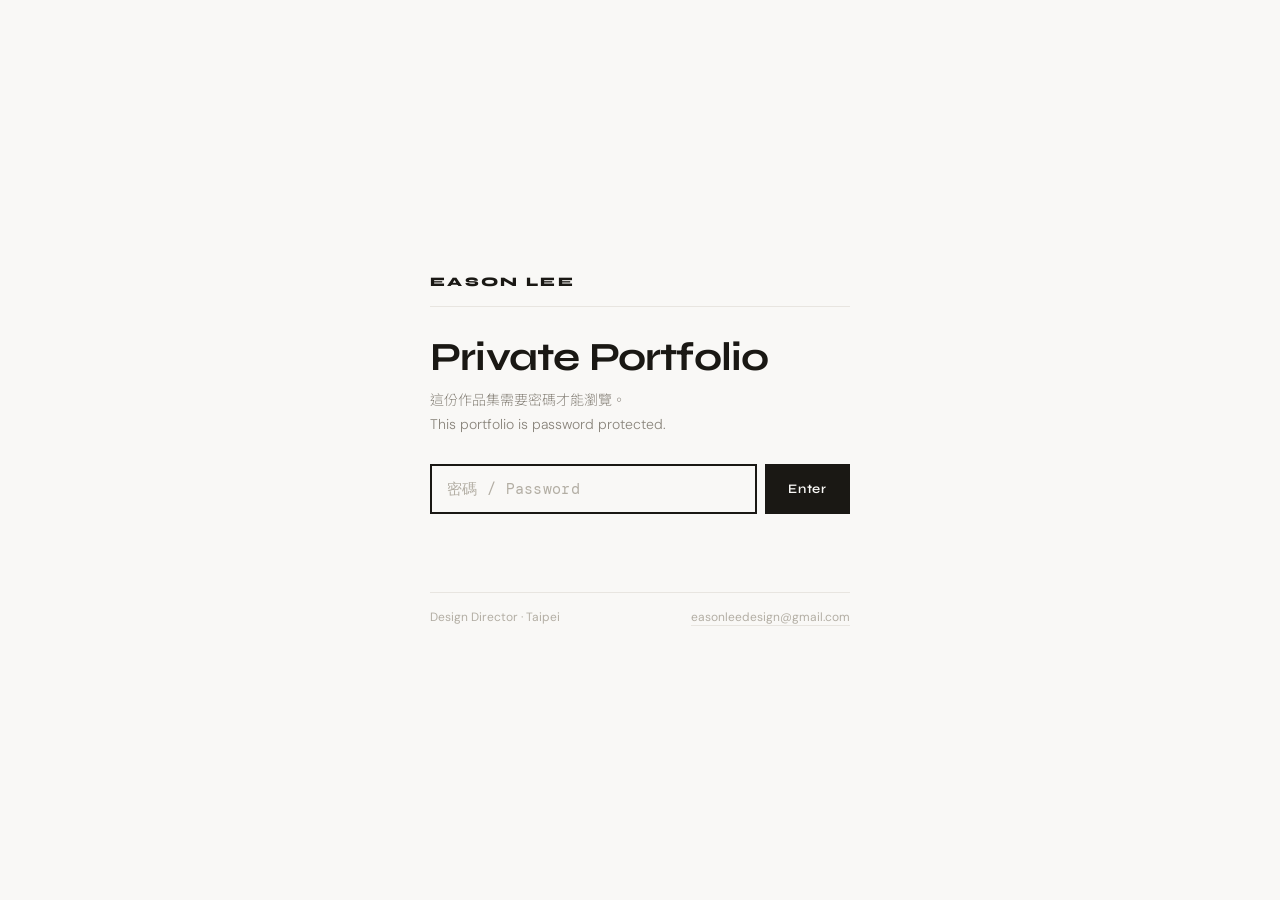
==== index.html @ 483975d8 "Add files via upload" ====
<!DOCTYPE html>
<html lang="zh-Hant" data-lang="zh">
<head>
<meta charset="utf-8">
<meta name="viewport" content="width=device-width,initial-scale=1">
<title>Eason Lee</title>
<meta name="robots" content="noindex,nofollow">
<meta name="theme-color" content="#f9f8f6">
<link rel="preconnect" href="https://fonts.googleapis.com">
<link rel="preconnect" href="https://fonts.gstatic.com" crossorigin>
<link href="https://fonts.googleapis.com/css2?family=Syne:wght@400;500;600;700;800&family=DM+Sans:opsz,wght@9..40,300;9..40,400;9..40,500&family=DM+Mono:wght@400&family=Noto+Sans+TC:wght@300;400;500;700&display=swap" rel="stylesheet">
<link rel="stylesheet" href="assets/css/main.css">
<link rel="icon" href="data:image/svg+xml,%3Csvg xmlns='http://www.w3.org/2000/svg' viewBox='0 0 32 32'%3E%3Crect width='32' height='32' fill='%231a1814'/%3E%3Ctext x='16' y='22' font-family='sans-serif' font-size='16' font-weight='700' fill='%23fff' text-anchor='middle'%3EE%3C/text%3E%3C/svg%3E">
<style>
html,body{background:#f9f8f6}
#pf-gate{position:fixed;inset:0;z-index:9999;display:flex;align-items:center;justify-content:center;
  padding:24px;background:#f9f8f6;color:#1a1814;opacity:0;transition:opacity .45s ease}
#pf-gate.on{opacity:1}
#pf-gate .box{width:100%;max-width:420px}
#pf-gate .mark{font-family:'Syne',sans-serif;font-weight:800;font-size:13px;letter-spacing:.18em;
  text-transform:uppercase;padding-bottom:16px;border-bottom:1px solid #e8e5e0}
#pf-gate h1{font-family:'Syne',sans-serif;font-weight:700;font-size:clamp(28px,5vw,40px);
  line-height:1.1;letter-spacing:-.02em;margin:28px 0 10px}
#pf-gate p{font-family:'DM Sans','Noto Sans TC',sans-serif;font-weight:300;font-size:14px;
  line-height:1.7;color:#8a857c;margin:0 0 28px}
#pf-form{display:flex;gap:8px;align-items:stretch}
#pf-pw{flex:1;min-width:0;font-family:'DM Mono','DM Sans',monospace;font-size:15px;letter-spacing:.06em;
  padding:14px 16px;color:#1a1814;background:transparent;border:1px solid #c8c4bc;border-radius:0;
  outline:none;transition:border-color .2s,box-shadow .2s;-webkit-appearance:none}
#pf-pw:focus{border-color:#1a1814;box-shadow:inset 0 0 0 1px #1a1814}
#pf-pw::placeholder{color:#b3aea4;letter-spacing:.02em}
#pf-go{font-family:'Syne',sans-serif;font-weight:600;font-size:13px;letter-spacing:.06em;
  padding:14px 22px;color:#f9f8f6;background:#1a1814;border:1px solid #1a1814;border-radius:0;
  cursor:pointer;transition:opacity .2s;white-space:nowrap}
#pf-go:hover{opacity:.82}
#pf-go[disabled]{opacity:.45;cursor:default}
#pf-msg{font-family:'DM Sans','Noto Sans TC',sans-serif;font-size:13px;line-height:1.6;
  margin-top:14px;min-height:20px;color:#8a857c;opacity:0;transition:opacity .2s}
#pf-msg.on{opacity:1}
#pf-msg.bad{color:#a3392c}
#pf-gate .foot{margin-top:44px;padding-top:16px;border-top:1px solid #e8e5e0;
  font-family:'DM Sans','Noto Sans TC',sans-serif;font-size:12px;color:#b3aea4;
  display:flex;justify-content:space-between;gap:12px;flex-wrap:wrap}
#pf-gate .foot a{color:inherit;text-decoration:none;border-bottom:1px solid #e8e5e0}
#pf-gate .foot a:hover{color:#1a1814}
</style>
</head>
<body>

<div id="pf-gate" hidden>
  <div class="box">
    <div class="mark">Eason Lee</div>
    <h1>Private Portfolio</h1>
    <p>這份作品集需要密碼才能瀏覽。<br>This portfolio is password protected.</p>
    <form id="pf-form" autocomplete="off">
      <input id="pf-pw" type="password" placeholder="密碼 / Password" autocomplete="current-password" autocapitalize="off" autocorrect="off" spellcheck="false" required>
      <button id="pf-go" type="submit">Enter</button>
    </form>
    <div id="pf-msg"></div>
    <div class="foot">
      <span>Design Director · Taipei</span>
      <a href="mailto:easonleedesign@gmail.com">easonleedesign@gmail.com</a>
    </div>
  </div>
</div>

<noscript>
  <div style="max-width:420px;margin:18vh auto;padding:24px;font-family:sans-serif;color:#1a1814">
    <b>需要開啟 JavaScript</b><br>This site requires JavaScript to unlock.
  </div>
</noscript>

<script id="pf-payload" type="application/json">{"b":"","i":250000,"s":"yKdyU9MaKCh0nt0OlnUnnQ==","v":"UyKw1zIkwywcHaBoKXMWAQ==","c":"4DdOzU/b8PCmvBSaXX1w88zBWyWYeJXOmmlUhxZWb8GepDP48NPQyumL2rFky3T1qE4rjlvquYY0Yd+HfIaFQVGK3/PP8oZfsBHpRTvFpA9CvmvB5OsA9nl6izEuhYE/2TJ8uyxbBqFM+BTxLYB3QIlA8roprV5pqneEdrqnpmeH80PnzcQpcwNQ4zzG9S35xDVImgl2cDZa+9zyo3hwGg3Zmd1HyUusAogJSSbswd9B5ZDEUSNUgWJipj8mTXPceC3sNsbCBUe8eJbApmpW8RyBwEdAkNRPauhsJtjb3mQO9GByVG6I5BGWezKl9S/oBJDN5KhypM0niIyqsCOHKI2lZri37WiVVtRqLQizLERpa/6/s2bKl70y7JktyakByxyEQ1RWAbvdaFoG4iFzfL/hyKrrKFc44kruCUsfBkz1fdwzR0qXXCtTkywGRAeNeG/VSiUygcVs4HiUdrGSFQIi5ori6/8M6zzeK8LMIktdgnMHJedaxBIpnLF6CKWN3dRSx4u2AkAG5zeZerzqEqEYkM4fP2IUNcwuPnI+8T/Ys3L96YHHX8sTCp9+MS6QykNzzqcqxl//SHnlKILZKJ20aWaJQ/85ZEVIeQrNO+7oN2l5ceNVJMcmJXiPgktTM7m9wkzDicnieEAmDTmJfACYll+fMEXRJTsbiEfR/LY3vVcA2VDfoCmiinE1G1QeREVveXaq7RXcoXQkUGV9vnwTx5Rn/+xZ5iyGkcRxaFlW0zFjCqd7HvP7D9ocZvx8CMIQpEthRUXyA5vWd///pfiVGa4NqJ0NNlvEkWoAalL8aCsZJJ4OtZ7FvDelQGAqOUgPBNve7+Rad3JUoXYV89WbsJPg4RveD2MH10g5SUUUiroG67WwXKn6XpiXLAvmU16kuRj9646ZdwqJd8yu4yaYLQyrDxcyPr8rUW0J0KPBotht/hQEVqZyGh4+nxFkzt2amC5yTSTXfbTpaykl91HbvEsv9vRqSb5PsrPSIbnD1ZLh34sFb4tL2F6BV1A+M8TSBa8vPsQVbStim/dGveANUgxA1eDuci6VMdV6q3HB3ZvsgTYlfiYevatOoh3UHzpmiJq3S2CyDc5FZdxdtYDkHUdhO6x/PwkPN8YyC2cinEZRVxIuQmf161jddqYIoI2YERMtdXW1f5Gn6z0pBtSpw4H1RkMY3zKve0bJYJwVaq41GYf9YutM9Zgt+GjXGGZvjlHvU4ajDWLwQi9dIFTFENIaYQXojERO081naEwSeGiRx0svfOEjeQI9ZTrtPIeRKfQfKeAgEV8/6E92z2sYzdnWzw9VzQ1DxhxlvnGOsD62H+/KtypKFAT3MpS+IyBTepgkoKPAEXPkdP/OGyzJ4voif9d3fuwEcQ0GEMaVC/ZAxUXq8epY/XtzDPF7/ezFxaNTfyBKIyZ9ZW56N7uZCHwcWB2TqPeaqywW/xC9pIgjLMZgwpYKyDq1MAtuKVHyMvCPcnj6Nt8OqB1AxA+GwQ8hln0MxqnZbuxidR0Md8kwR4QHjQR8vN860iLKzaPFUZSgc/LdAXKpiNkkG0WNImVNW9k6xd0EF25Lmtr5p9ifuLViP077LGG8/YyktrF2OB75BHr4d8bDC17aFEXFtW+KBHEEaTOH8euTNcwhmI35qcB0nU27a479jp4otPFIno9CGINixjd0fVNPIKuWC+xNV+lOdo85pk3MRJXEX/DiehyFKl5+TI/j5SiRG7st7AXIjhQmi9htPzrSKngijIklq227f6NkTdAQYzUap5bDDuOMgju1RmKEqM15nyz+NxQAXir3qzkUfWuGxVL0bTpXD/qQJj+lQyEqrGmvyzzK8Q0Y5daB4vaNGwA+Kx6ZrgO4KDaqJ1hig2wUCPIlkTZelrxuyVKHTdfF7R9KjX9y7Xd7yXBQ5UwH9Z6T2veyxzZKANr5H//jC7cO10Os338fLfj2RKwJYmHVaOqrnUZdnQwmuURSJWhTLgs6k5EWeRAIJp/tHJmq+cXk14CFa0K8Bobb4RXtOBvz+bb6TOmoRDW/eSq8RXH16ZgVHm9RBHrD08KymOf7twBv+n9Epy0ZyamKsYIXyu4sicaxCuio3HHo8cTqdsCl8GD2CPuULafsLs7InGPrAUy/c1Izb6oVtRLwM6VVGjjtnDFbtmZlVQ2rHA+lQWwaeosdm/9x/fH5oTWxuHZkVctQg4rB6HS+KzwMVMWlYuxK9/p59o7F9yegs/uQjUOhuVyCeMzo0N3rPhvqFtmPSKByYEEED0k/70MBIH5wRah6q6Ze9shAvyaZz3whTzevxBIFEnKjbYJeJ4kpMBhQyLeBghpZDpRmxk8608NavthKjltE3p4KeFRQ56q1fnrcEvCGKv3Vi6H/Kd1tKvarApVYAhY7wgE8PL6gS9MguayXoMhFwe3LO4mJfCRuziEd2P3SxDqae/lMzAKZzwXst361PcKhAIatwdt+tXKzSUPCe18HZgyoWn2gwxNdheO84i1F67dN/DjFZWDwEtMpi4Qorn1eoklJawSep0tOMDHXHkAmXu20oUaK49VG3nlJ8821sF++NOgrv+D6DLnKqQidp+KPandfC1JP80QJsL6VuMBXU+SjJ1nNg5oqOge3L63PClXt/RntRlL7r+Ty77D0hpmBCHDlG5fJzz0JwsO38wBgVCGn2ivtl7yfHgBbrNVZgDXjPJWRENAByaI5SNoDJn57wSdDgNZLIWr/obiYFccySh2I4lA49xUrNIKTEoS7MRQawelpgYzpLFBDkNPfX4sZTKGMueipwPxONC4ZTf82sbwlJMH8Aeqt0+Z7+aMTNZNMvtmLi+Vjg43Lszh1BRby0c9SgoAUkT7tis2QjpsE2PnN7tUaPiINW7MHdY/FNvFzW3iJ4jCmfzIGMoTA1A8XWQH1yOlMOpJWSLnB3jQGtfOXhzEPeUxe8zFudblUoyPoEOeN3Ki2w/fuCDvDOGJ8DywxzN9HiJsHeXV7Lp0DX+0ELn0dV0sR4zlOOqErSWhnOFplh5bc9hcAPNfYoOP2qBCdKrc1gUYIUMjmkewM0mxjz6CsGTYEconypMTfdvgTEfAa1WAI7VZd6UgXdfU5mCCUX/K0zbwCLT3/qFEHPs+1UdYvYJ/CnC/rB1gwhq9AOiVGY0eMhl80N0cypBHeOogIKbEX43MVQdCvQMN3KWV9lKa+8FE8XN5YtYbq0ZcV/H/rB+Tzrkqt7nmaYQJct/cc3oXjAQyj7/M6JxjLNWGUi00xCmyn4DfStFTi0FTRng2xNzKKzC9WqHRamliXO+2U4TZuDcUA9JsLklQRktjs0fBz205FAdPdPUOK7ObDJwVWk56K4aV2KTfMD+GAGC2NDons9raQa1ESqkrYl+yyslgeeLK//vFbvyZiHCXtSa17263fKJW4EYVkiDG1ngS/sBIHXEnRWFvtsLR7T/YiIp2onVzdBBOlbxSSSVNCT7s8RG0Y/+zAK150GUiL1YqfYUIxXetgA7XzpeJg5odUkKJvhCLp7mdwBGaS1GHj8cjpWIQEHESKrniFLs9cMyftp88B+yce8ghX484eVoB6Q1yLACZescQip6Ogkvz8ELy+SoCfDaBjfNwEumYiKP7TuHc2HwtIb/[base64]//Xm9BdaBShMtvX5N0BsaQrdS8MWAmx+hfLaj+7WL4TDnhLtGm7cvP8du/fPZcJk28TYk0IRQSqetpEd1B9TBciSzgYT2VjzF2PJgb7GvtHz3g97pSeTpOEFjLfTRFQDz0t/wYZBPbNeZQEIYyL87OKZYMM3VXhgXkYTAAPdQKs4KnU6IaoCJDY2rhv4wR7hAz1HJ8AXRl8MqulytQ3OhS4UvenXn00mjpiv5T8kHi9A2QfaAcISGTPMABO7BJilLSoWarcRfDtbVhHBrouuw5yhkWdxbwEJ+AzZd3Mfyx5T0M8Q1T/2pObUbvNiCR2eKFRjNS295+m+dmT7Hl+cVs1Pk1MmU9z/mn86Dnq88njycAd6knmZoSGYQ2DvwfW/6e1yEgiNtK2jz0GfzRi02+/D4+fSTPZmnOFxCBrhs5xSo7nDNp/cmYDKCrOpl5NflpMyqtmXx3JQm3xAk1ZW7cavvRq6fC7ZDH0kWEevLytZC5BAvAP/0E1lK94AF1nUlmrrVAEa+Uij2/qCBvObP7J4xLHw+UPzCmeN2ogWBolTelNy35rlzD46hyQtiwtFTVx9iZM1hvsm7MxxXQ/grhEY6dGmca6H2xyPdMnHaCe7qRDKncw0CPKaR56XYHf6oqYwKyAl5YaoVTrsRpuyhbd7HS7YCRdRZCNgVCjDCoMpcj0NccjulTjONjU+SOXUCIirzaPFztqCN5/LAusyazi0DNRFnkU/yhEHEgoRXorweo2Hq7b3BeMYBMo7F9BmYLk85E8+XPJSolpQIQj7E7MiDJQJQ7kq4nUjSpI/JJ7Oq6iA8hT7fBX+5Ki/t6aOoPlcxkVpNnGDCvJjWYj65mZbsaUqetRUnVRGmO6iZ78PeQ3CDeBSl/rwl1aoEtG5+qnEf3dlW96jeHkL4GjPXzOqTGxG9Vq+9De8zn4/9sS3NpEqIQj/PXGNHpTPjoc12dXDVAaYJkw3eStaFJVITFOe2bEE/cx4rdMPZ9/AjK8I6FgZQEh/i2tK4xUl1mZPCOGWhBYqAC5d2TNYWqKvCK9L1unVuBmVX/9y7BWdHQDoVkRBKlHS6abf5CuElZ7EbGJU4vDzU2ZSxQLLTfsRGeVNfz8O+eHkx5JvJC0KZTTh8c05wqSLriaiqh/16vcfzxrpxFfXKgPdQQj4dFRZ/fDrPQQUsxk4eBpiofZ9nISHDPXyX6ven+pbO5MdbnmnL+Af4a2CgiGQHozit7X/7GAJoMX0LyCXVT42rhQXql1ICHbrxRGHj5gaYktIEkaokTg8b6+i5QWqeDbjkQlU8az3E9tZPZRZR8dcQOKgv5NtJQv08szVuHomNJpsklhLLwBKj6AX9USJJw6Ao1JqExm+kICnDdWXHfcCkAKhxiEVbGH0LqXdCaMhkVZ/mjLSJuUyKg9DJTXxTaqVuWSWwaI+yA1XAJQpxmQNQoAsBNtZrDVyuT6WVlYYvH9IOw5DmAfOE1V364G3/vqXg6Ep1l1qUG+LqgJAOrOfVnNWu0/iL+/H0POhqo9BSfheqJVE/wv9FvAkoPdrrduXLF5q3UUDET7WD4/GDb8SXgkI+Fe/We3GGUR7Iyr+KZfNCHn2SKxNHHYg+iRYblOu/1O2Yx5El690hdKmvLPdj9aWCH1wLtVMpdZT5MMj7iV6qpknptEdA0dXumdmdR2xdBAV8Lxc5ajlruSmJMLK9r8nTVBi26ers3LaDVQ2BlZEYSLAMSf+d5GjFsMy390JwWVXtHRQYuPNvq4cTvoc+tzFEV1avmfpcqaeN73vYIK0QgtZY/4YXjFqRWFdr2t5MFoJ15paZ7errGntscgFjyEHfXxY81OnZx6qQCzB7Tr1gm1xPcLwhbVhH9VQBKtLunH78X+1rQ9WibLQ3vDt6vCFRqTBGohFWmguPzKYFqW2TE6GGuHE1F8mGPMONUoVsQalLOi0sHlyqEaew9yeLC4C/dzvpFYwXdZyYftXIDZRMGWJ0+PwQq6VtSPMXvaOoOc68x5kJyNeIXF53dbKhQwkoRC/xONYWXsKdU6Df5jQ9a4UizaqF5LvoAimvB3FW5LRV9IMlwADIdR4s0YoA4KXgJCW7AKVKyJfQEJjQKUdcfn600Y8Av3lu00p7Nz+aW27kin1YzlQh3yB9yxiiyxX04loMJfgVjvbPhYQ9/sR8750x+6aVeMo+9lLuFi7hH/1EbJ9NZxCubwjjHyl2gAghiYaTp5OGcFgVz5wptQVBAPUF/kdR28xhN4PxcEOV9qAOZKHaSgcMVY23DJeXfATtPAXW9XRLilm33mAzieN+bf98FZ7P2LPkflC+27Y27hxlGJyR255xg5LVoLUcg1bnvAbHOx4X61VmwVyAltdZ7DqoQFfy5PfzTf/Qwk0dIGu0yb+sX98dCMina8uKFmf+VIFEQ+9f+n9g0bj4vhqkONMkNCn49WE8gpWEMmTluFe71vCx0LkO7BbxQMw/[base64]/HFAU1VSuOp6R7r8w44R7JKSZBw+PqMdigNSXG9mFQFO7UC/Fcl2IpfDwdCyPCdCzKJG2KiJwnDeUJcvRmTDTOZk4zuuex1qBKnZggv5pjPE949ZOtxI4Hk71T0TSrwxBE1QQkQArPrQO5Wq/zVRQKRTxwhuhZDafFho4keJYGg1GI6Uq7g7L1/ayH/iVLBrU5oFBQ0DsqKE33som2u/Vhoy6tHLMqnf1fO2XHaMjlt9v6twqOtEvjOm43rpXWEGnT5UX1riHqzCc3WkFDSVTDl7hu7Z+AysIPokUmpEpEY4X2W2/0VIr6SW2Ny8S1n5MD5h5StJZkkwlNEJlTZFSPFWskrAMmI8FFanvMPSSuqXKmkUviEhV7/hdjx43HljcTz1SQ9AInFdk0kUmrAe1rSZufZE1316hcFJ97AEPGmInSz7RIyWoeVaF7GFSe1j5G42cEQ7cyNQJ6AJDDQnaJB1o0NgEwUu2E8ZnxHK8IgT07hv78AQ8ZQAt4DlDPPRYWQYPSC8Cpcq3d9NtAB/2cDvwqwq5dyw5wTHIyzX7rtwDh0z/gkCeYvub/HKR/Ruhdc4Zs79/GpXrymw+y4NXJeXpGQ3s4HKmNQMLo4pUqxNe+aGOouLLrlysAU3dVUsHHZspKhyYBdNm0/R+6ts/nqvtmc57m9Ikfq9PEXlIxz54q2NakIvcPs4DN5ThNNBYFhVWcrYSdEkdUHN3mQOxo4jeU0DoimK/7Be8mcWt/IPTNCbhLayknvI8H6YJCHe1kVCYhXMjNTm8KUX91DVpM8VtwnGiPnQj3YPwkXP9zCWggEKUeYEYkt6ODOd/2J1DWn2nCuZ/Kg9ChN4gDTf4Uo2jWO9ziwh3E8C/qmHJ6I+4GROL2pmIEjnREIslfNL9PD1Ap4uk+4ExrGfNlX7HqR8Im2iTeMAzgKFvU743wtM/viYHdsrq0ygVbNMtGboFpgrLie/UcgtIN+zAE7BjCzi3nSQ74OYlpy3LlfIZ3VAJDPDJT+/0fDpirSzVZJAHPrz8XgJTvJCOxWpYT7V2+aJ5FwnDo2X9AnCHbUa+ZyOxC85mHE5W9Yp67OqKcfnCN6Hpua2GvxXFAUAha4qdtLxdseyFEEoV9XpkKk4ZTtUlsnZAIep0eCFQ9+c1ks+pH8i6jSjwmv//arwnXW9HpNnrZVIid4eGkpwxAd1cAz0nkVn289m0RfwC2NgJ8/6SHTurlcjUszV3p3csd9zylPec1ZyBKfHYX7Ln1QVYrFuvvkgbyYz+YO6D7+zFOA61ygpU3CrxLRZDXPX5ySK0G7/maWk2Vs9UJQ6pYs6QxgN/VT+LG1Q+F1tlGCFFuhO6PL5HqQvNHQJvcU70oCp0RUxD6lVc65OF4H23gJWu2Y9tIQ7VJ5WcI3rNaq8cF3X5rwZITBpmUU6zzWgVduskNRYoNEf3zWWyTBxuCZ9iaPrft0VdyyeMbDj+QAgNKQqHP8jjuB1nnGzazTFCT4knWdIhucvJpW6HVIEQjp8sqtStR/LuO+BcEdYcYecqCNrJC7vn03lZjJxE1hdsGR2+z7nffgPFmcy//u4U9fULUKDEjNs4kO3zvLZf4+NqZnCx3wfuQHDOzkzH4mYSKHDiQ0GDQAphToGlw/N/JXaTn4SnaWHzi6i625OqMyalTK9vGZ1mzIC9kpVyi28U9jLXMfP/lBXiA3kW/CSUWIam0xzWQigIPwZ2/Glu9GnMGuW5V1rUXCBE7JnsWqT/wPzCE0npW4AKqEDagt2sNH2QaSHC0v4q/jQOCMMPsD9Df2PmllNXvtmzf2tl/aErcQ8h5RTPWF4aF2XUq8GPLl4xx+Nb6b5AOsBNo9pdRbIM3vIRENn6Wuk12swtrVYn86cnjtNwQA31mABkj/k+6IiPyC9Wj9rxdxShUjeu1an4K7j48jwim5J4KeJPRN9TaSdSGvktSbSetCqHN3+Ci3ZxhPms+60d5xF6R/LHCnQO/7OsKwrQ+EmLnFJdNjFJxFKYV7PKrB89cz3Z0lK4n8fV0DIgsLqD3yjlkcKkCtVqU5LfyrNHpf05Zt1XysXu/[base64]/sA0Nyw0KCbiFerhsnOjgOKBqAqiwQIPlxtOOCozI5nGHvr3llDTJq2FgS1FzFNo8b7HmSDd5dnOq2TJjKhdExNAPZjn6/GXSC7CAoHL6fxsKzxYaZZWDbdTI92Gzn+CHNTqAjISPRsVNpifXkQKbwPrrmXfkjtxJHDi8IA6jhLr1hZuWpBNoOmtN2pjI57uBAzvNh1F7NOWTl1ldxB4NishThh7JIyvaclXufzRbBnp6GTN3A4SiDW0Q5ra2xdkTxoQG4Sd7dc/mSwa1jcRvcMH+2hW/qXxpxyvhXyffvGvHA0XD+mgthrOmttLWkJtOcoe8ZhiwcQhZCpt2YW550ioHZk48u4Haz4ulBgkWcOjMO8E1nPX+JJlSUvRkJ1KT0sAVcP3Sg66nSnHkd3MqGMcCxD8suBj+YjCuFP5+tLpkbpvIko/EgJZcpKf3Q3jTpZGeyTkW9EZkB2B2FQU9Sxd72kqQLPCq83jZTG/0h1U+Qo+xJEj87kJRe1sUDgJtrpk3mktfBOqASzWs5UHU++sYMD3tyowg3BtE/EjIkod2YrjNIZxT87XmPKeRmEthsu9dTE+sgHzodYhKWCpbLEaP3dX6iJfe4sDkBvhbXNlKfquwu/iUgUhsH4JpNIBn/cW7j+kuOwSLupTgT9QCpLNTBBAntFA16nYHXT1xFc5UpgXxUORLSBgQKuIgN6KnM7EyYpNhwH+1tA+63l3q/Odhkjk8q5BwUbxbUF3MSTlBHUWa5Hx6LtQNh+Y/36GxfSPF+ALeewGKpVaHAEHtuVPRRZW64D20se36mlKD4VbrFvmqqbr2o2UBrGwT0kfWPn0lwdYnRxdBs68ahmerI5lCPt+pkdZhmrlHNQH5LmRNhbA3nNNr+wLCb/fUKJIW/24b0irE7uAcP/LYtrJ0huCeu0uee6jaH60O6C8bhor+Ndy0OxS7327UvwHn8KraBf5tBttTBzzfWeqYEaCjtHD+LdQ3he8TUCIrKmNQvjFhFSdjqn6U13fm7v/+iYot+Vt852PQ6OpBgy5T6rVdYaYxJO1L8YK+Z1f3qwIA0fFggVvk9ETN41jpH5nOJgppFNopsEk7NVoVcz250wlCipPvJnoH5LRFFWjGQczgj9RqrAE9vzM46FT+9PL8HxMXqBLAwvqW2ssv8bx1Ukue4c54W888Gauf/3XsBfFZtj+5BEACKaaNqZRWhu0mn87bvuf4pc4425/2BZ5j4kSXamRhajX8Q4d5Lfs4KOdb1JjOq1W42hi6UZkSx37nsPs+jaM17Jfz4vBds2V0tKZA2CFZNVCD/60XuEoTlQruroH8XnfMqsBhlMtTjgNKeLl0mo3gvJcWBinE0jtwNMc0DuVtmVyvvcpwtWbgcwwX0XJuCgke6+l4orqyyH1FOz4vq8fufpzepmQtTTF6+NWSdeym/8Rj/84gV6Lt6DgpstKuoLZTPpEqWNJd0IZrmPq/zX894WowOusu0FCTPn6ix/t9iTeeW00+D46X+XmjlFnLJ4QMHuosNJrwy62tkDWUVbxCvIh+6PZaVgShT15P0UgrjmT4bF4j+fKuN4xIGg4+314rzoUzFTj5wAZVzC1PEf+XQVqPPzFFSF0fHHmMVdAasRzZCGPpEzFhuEne4ffinDmNqs+LyPZmT4VfX+B6FI2tKPhjX4lJx5da/qp5V/DwNtYSxtMjgGWV3Hs/3D281yyJ+GsdA57FV6mxEHjvcqFyxFL6ddAKiHsU4mLkBHV1dwLRaTLzP/4kMEkwBixNDFuzE/lpNkhmCrctuN1fZTUBam2FwgeI3F6saIwhOmOeidLq1TcO3FrvLG3Lc8JKoNDf1fpmMt7faKn01WfgzcX5jCC9MiPOr2Vn4zX0/jDLvrGyjbvQBm6gLwLhXcgFqnbXdC0NU6g2wWt/2U1rJLCGO773MEFfqkUt2BF3AQ39I6jH7kHGQGrz26ieY0/7OUqK0UxJJ9DU93MDhVlXOgRdGQziU7fLPPFDdk+2HuETTAazspgUtjplXlSXZpmyV26cOKCL24duYlXzAoRFFyMPSXL0E7tNowMZHFWcs0NepFYbnMHyp6p6NeY5rUMF+fLJ7QgYFnTeC2MKNo+/[base64]/q/PmLvG7OA3eoZJQ7sv4fj+0ajTaaPtYwbeygCLmQM1lZPmPWeuIENx1d6/6c26XvFK+0MZmmYhtXkCpAxnaXfXR/sHEhX7aRvIk9k7VbWTKcDFYlBcIm1Z+GlXHZ572e17r8ReGCejIB9QpjqrYEsb11thyePC3d3JZVnxVhsHLWQZ6lZS3kx4L898NqvshrZTNUHEwTqTWEkNTECbkNAzgsiV99glRo5Q7U+vmntA1guJgwPm0L8lXxAU3Dcfx0l66d3+9ZZSHU/fF3SYumgPpYDQ6xlvKTQ8nJ8YkTsQvUdSE2VlPkE5NjupLmNekr26qpsROasCbRpxJT+z6DuRPNir96mjHKCOqZtYfm1hWhp0KGlAbBIcNqjOigFHH3GS/tGB1KGLLTtzSftzniM3fTP0WBk5QzG0lC1YYku4u8aczhEBiNKPoGNl9WcccT4IkiujUt9Cg/SMpEaQnPlE/Y6IUsDVYfmynvMnrCSaoOb6l3kr3019hSOY3Y5xAmS/9hYttL29Cc3DRA1tvZmgdM8OD6pFsbizTWH2v8gpIddNd5yOmjyNYwu/jrENpqglLtrsmcHTUqj/nkENJKTeg/tmK1qiLYR10O2rVu2iBPOwopnHzw4x7h9TEK9+9dINB2VAxOwuUbphe9f+o0W2k8fnOs/Nh/gpL65LDq6DErcw1+Uw5NicqLEXeuhP/TGUXZwd+CgDXss4U2aLffLxfjT/3suggW9aWF+mbO4K3sSJmHTWDkpOFKswxQdXBm/kAhWt/bhBiGnRG+hvjaEsmSwPgVqVXFw3T2bOcf1VY4Mh8xckllKfJOrUxQuBFPVuE7+3NX2RO9tlKI+wUIn03PlKTt/MOSlj7lM0NmTQQfy+m06YorW/OaCC2xA0SFx4O1JsCwyLa8RNV/WkVnaQli/6M1ao+UQJ8uFINKtBUY1kJJtk8Cztl8kXeHpzOY8T+HaBBZDTNav2zMA/rCsjdcY9hebn/PfUd8FbdLB9zO323CEkTD635g6DgBpfcrcC9O3okOJtzHxn1YFfuQYaFUhw8EfHT3YsXJb2fKAp7egNUHNceMfD3Bvse9U45vIaLTjR/LjGLChjGJvj2IJWOw0maMfEkZr4nmYxhblDIUX/4JMP4ji8b/J0yCuOa/WR26LIhGtYRso4fg5/1uwIW8qJTNTYVHORld4Pjg0pN3cG22A68paNswLC7uhg5Db+dRzuaJjAh0+bSt8TGf3MqQOTa9bmFH7lMjdH892uZSFPHqUEQITaLrFaJdjvmzOep6dOp8m+BfMTWCTbfiebLK3gwdKx1TFd/CDGrp9kjOixkcvVgpTqfzHqBAgh87J7PYchJYW8YKFGRjv38KPF9617pALq9xEsUO9rdRJGClvTN/Gr8jNuWf6Ohh8av1NYWzCLU5fhuSGIJ/[base64]/A+feyn0TxPmJ0vij1rjv6WeLgYvovvCSYOrmj6EeDKKJgGHnyyDQlTTVOgL/hkygwzH8aRSHNKm4AyVxbicIWCtChnBPorDLELU/mpvfffp+8pViGQ7/gzNEBxW4q1ZsJH2SBfjDL5TYWu9CEI3LwruNZ+HgejoAhEI7mBSQsbb6cXm5TrC0mjBHb/FJik0UsKgqyJjp73B1oBgwlaXN+PRJqBkCu4iS66dafKyT6nVG3Fchwo2E/bn4Kfh1gh3Xgj3vK32Bvj4O5CwBS5EL4jFRM2qWz+69Mzqs9AmAsKaEzyfjVn7eye6MLNBJKxjSOjtIlbhBK9sJbxxTG79+Y9dcnQkS4U6FpZ2NvpPZNY/VzigaVBasZKbZru9zenOeYP4U0+BFSegqU+uq4hOFXKx4KPy4MjL+Q9fnZJ1+tO5/baJHpt3BExNSDCIEUSqfDfNYgxrucS9ZCvgrxzfQ9SsK9rCklzYnhvNmTQeBqn3g1jTCq2grKR3d4PTS2UiD3g62+3KjxusTtFuXOkeJlmGaecf7PrTugtBKGS08DAEm5KEh8Q82niSEiYIVS0wmrRgAkfC8/GOzmQy4zdx10jNQGRAZ9x9grnNt8/XbrjC6swJOy9/IKdZ/ruoawhRzfylFYewVuCeTVmZQoIpGIp5E0Roa7ArFtqcl8cxC4QWbdAUvRpbqPqFDK9sbMM+zhIzAVxc65EPqPYl3402W1iKsR3odKeZLqzfRCVrpURi/+UCTdsQUsz7HYC96mfNrPiruS80d9VdSoEWdx4gkdnWZ+vqleweake0dhY9Y77BgAon1sWu8kBIhJNlROlSd8FLS+dJn/LoeyJPpy1/u386+TIV/Mt/b0yNF7A2MTkz8kkKxG0gV0JX+8CYecuXa+OG5bTfZwmJ0beDcX9fd9b0LlF6DSBKcoWKpwHnMkAzJBWnXtgfoeyEGSzaBgiW+H1+o8BVzkbnNqlaKFVaaioaX4htLY5bdhr/m20EMlmaNYlZlUd9j8jP7/kSWQx4Pmsny1qjpNaNkVNe3QFbTi/VB28UywrORHw7OW+mL+2JCxw7jmX7nTxlCnLKZHf+R6hzcTMDv6JlL7TMwzXKgmETw8HseuJrkKtArk1PA1zCmyBRs8KiMZvCu4F6AfrvqUB15RXVLXswTMVWw4TpWkeQCV2sVXo4fPku/MGnMBGK67taEn+UKV66m6T2iuOk76ssCFoAGPUiH6M9T1FAYKxjttu2gyXy8htasaaj9dndbhvr8+f1zVXYD4ab16MN1lacp8A0MDvDyKmzAAoMMBI5wntauvdsIYYdDEQHTr9oFyOFHyWGH76/C0nS4YG7Rau9Gd3FrfrNjYq1Z027VFBvMCg04I/cf3l7HA8H/o6aXcTw14i2LfFU43JCrsxREffpfEYXO1RiRprhO01MAIFgZw/qL+bmzbo2B6y4m+iYa490J3Dkk65WjEBEv339/PXCfk1om1tPLzffe4f63U4fp9Tab9SMi/60qL7qxH4ERQ46z9E6J+ockgE/Eljw3NjKQRz2675xoMF/+A5aGFz6YrJKKz7agND0eMJNm5sT2mcR44eDe9YOEIEXhHKR1s1pG+OvmmVKYo5x9+s4E5wGQPV/qECPF8COfnCmUH20s1VX0yHR+73BXUS2LRN3Lm8ihFyQ+BE8L2lNW74UZHrsEYCLVT7TNL3H6JnkYHkxoeGAi1ZcO9YzeeUZm5GhgAEtkuHcTmOhkkULycYWo4yKH1g3nQ7O+ztIevR6UBdPp5EQ2fnLwXHDCedcpJuhhiMVkBe9O7vkr5/wiy4aMJCDwpc/Nv0ty6etLKhklutRjabQI9pl5XJCZ98G76fBIjGhRoiU9zmbi0tqo/cxFDfGXerAkZkHoeMkengAnsLia4VVtJ47pb2WxyvZl01fjfXvAHaU8LCDWYe5KDqhwvpuNoVYRPusoq1YNbsg3RjGlOy7lmJDXpQH2SfPd5W8NbX00o56FS3m3mleHvcpUa8+j8+CUEk9QR7pFtyeRGWgA70iOpYd3AvbOaace1UDxEEW4tGKMGhk1htsBzNNn/EwlNgNoiRPxt2ZCRK73gtr9PVdAezbKtdbxEkhnlA/Cwuz/LA+Xw5jvog1lshJdbpgLtBkbZUNQxXeJknMWN9oEvQp6+BLFEzm1X/rJ8B7f5LH9tXPhMKe9gR9zjAcqoVsiyJYBL8k6qVYdo3oFSnsiWyFMKOtDMHlUz3VxT2MVR/G3MMlnoec1MOT/0s/obqA/tJQvv0Y73BzS7Oqko8pYV0aEJedswZKPDaseLLlbMeePqBttfnrYFmd4GKWSJUJfjEoZvuTT/t2WhcYC/78tFd3tXkOwc47BIigS35tp4lHwJlJay7nkeJnSby226e1rKGW9Hl73PAV05RPJX821dvKo1aCLtjUpx5FwuG3TTJ4Q8dW/ieanoHs1QffXt1Nkpvs5znNrBw9rxFWxFjl37DdC8Cz9oRfAcw5RP7KWdCw6lvkFs8dB4w1kNO1KuPHDzZ7PaG4V6Cc51mYVmWEvej+SjAfPcplz1M1a98rhwTs6NYehmpS8kthLrMwTcMhOQpRC8GfGPXeF2w6kT0VKG/G18q/0vqtT++I+pybC7vvV6+KBiAbtfwh96IZGKzb9JdcUGlPyZ6Dff05UykB0RMwgEEcXvHZsy00sKdPLUMaKRQIrKVcmxSSisl+5qMyEXwiSV/ynXxMA9Xr5/s5E+M5dnmJ+SL0akPpCWqRXaDXfPWCtMvFm0RARiKlaKJqtDJrTtia51+cgSP8lBwx317lb6BwmV9S/J4Ad2HPrBWoJyYHomgIMyr53HvvF0dcMOprI299S5q+ACt3oyYaekrV9snrXxArnnyqxLtVhq9n/0j2FibJxouyKzHCqQGOHuYbBxdpljImAS9AfJU/kJNIiVEMd7XR3MM+NYW1VfWXyRvV95jd5nh4jn6xBd4/qWMjrRSw28QSUB7cMvh9U8ySSxr6JecDXzWAobPVcLfRzRkh4Wt7m/AXStOT0q5aGG8lyhwVOzTMnVh2SOh8XbTOVYaUKUoeHUwB3VRfI6giQFtZnRyDaQYACNJ2BF7REWgWsfeYOA5beUZC2TURGWhQfmXymzfPGBCfl/mwTPnbRu9vqZvhHUIPewHZu52xYrKijIDPPauV58huHtmuqmUOFasZbRzwZ0o86TIa/t//SiL1pZcdTdGGeKhL3oCqjDQrzit4NoYlnD+Ke86RumepQL0nsoAakHxL7/wv+pVakcH07jMiWVfvtF5sdg3Q4psNAIRfo9H2+nhZhhNK9qpsXSxf8BYBXxOcUt120/NY+FQoKuV8uYZKnxBfUx3X9IOh1Ga1iXNGw9rYpzy1QMxfQ7qCFDeu2meroIBGDMtUb78do+ZoMGBx/ARPme0KavyLMQ8WxxQq4iTnlmmY9dKtPN+JnAC8I1gjL4Rvdd9Q3d7l7tngxOgwLCs4/Mjy2u54QrSEvySINdN1VrdwKv3NIy2Cw3nYw3M5aeMjQKd1K/qroNXz1Po1U6XiTTc0DXk8qCuE3+3ThZkqBJqQDSqbGAXgAtICjky4ghPibD9y6iIkTnmvlg7YHHJCr0pnrtwA87LVFNCGKD/5HXlZV3Ah9tk81rz7MrUyVnSvyEXtPcdXokzU9lGUblV3zYfezDD49WyeFwKHIg5G8vDG5hi4hjvFbchwUcUC742gqWn/1Macy046l04ST6Z+OlJdCS4g256m/hSg/t7/AoJSN37Oi8kvSyAtJsdpCV2IjVxeBZWzTrVRNaXVA5CqXno1ly89b9gFI3kmXVntNQUrB864AGAWcudw8FfT4W/uUBk5WZsB/[base64]/EIuyrZmhUGwZh/BcrZTeqZMKdTb1yg1sjU0wSYiBx2f177xk9o+rLyPTIsbeoncRaTZXEWY4uA6ZuOBKf7y2/wlB0n1TExpPFNalpHaYgYbV1NjnlnFtImcb63AGxEThEZkYZ9hZR7mL0GEZzoD2op0S77b2vPldtf8yZSvUFq9Qw+pZfKv3RGvFsYorRPZBoNj5SVd8xJRnoTGm0KqEL3eMRTlDtgF/t80pq3j7wuAGGA3x7+2bBrBFJQdeV7hj5cNkq+oUnsTDibUQBI2V4FcWRezM+1Shzl5muvhsCP6cOyikjHABi4VR4wWgPegL7fNWBn0/[base64]/csq6rsAsICnpAh+xVw9W3a99dJpUhtkDDrJXh3fvKMMMB4IjjVQhk05yOZoAY1MmXx/MwkIN3iQEcZheFkET8WJTbVqcQ7fXfK9GlF2JJfoZOciJh6J5syj7Cp8bMd2uJwJRNunm4lamj8o1RU8voz9ahDctXCqiwCKS8lEIbWyNHMgloQi3Zg7royMlrM3YlaSPH/3/QzxG1TIDniN5aM/IcG45OZ7rwf+sFZ02jCgh0FzttDfUC22kLAL0FDfwzB0Jg/eYtqRV8gzjjPHWnvRlhip/NMLW59E3hx3z5/HF2CmeC3A6lCUAi7lVR7jZCkBhpc/9NkzdlLDHfLZMZagAnj5rDAIZgA/ds7zHZ+RPHSbD414CXpwUlK3a+JAVSgliiPfFoaJw6C7uqnH66eqotT8rGg8N9uOiQnXXBA/R92NDycEKm9Q6SZdLj4HwdBBr7qO57l/A/Ey2cM1lwdc2214CSn6/+GWorO3rzTN0ADWQozjVLNLeTnNQ6JPXzj1TbsZQ0Q8LOPLQM7gSZsMbGqX0gB8OYbOa2dgt86/ib4FPBlaNLyCIIubjuF4v4oydAilnGLCb2f+4bcdN1RjXWfYWeazUgy2RxID66omYu1KYPZiObN8HfcGLMzCvPP737jsT1ZTZzgnFDekJH3TaVB7IjIO7rP6KmvDOflN+yAbC8Uv43R17ydiNfXRxbACALk/pDVfTu0Y/dem+nEOoWWKSl04bBRHrjXFSmBIG+E4BYuKinPwUOTrhwsgg8qwH5Ah10LJK3vRLQx/8yfP6/nGSC3x+FS9QOMZCypqnIdYFM7RHpbWUcnRW2RoLM4DE4NC0m7eUH/[base64]/[base64]/hqmq2MrY/fD4gsDepqlIbGYAl5KWn530jsu3xCLfceFORjfgcwemLOHxcZI7Qsh3AGS+nVoFrnvcs7CMpwW6gdiT500LLmKXkvnu71Q9NeHM/YP8BqDlEfTSDRoZoG2UuCvFdyLdHNx/AIvEP7yLl9IZLL0RuzmG24aiLw0o24F8V9Uqjsmpad6ZQkd3kqvNQjJdJMm2rLFvZbW5z3FycPncUW/rw76cuIUbFRSDNHPVoYC/QD8GJYw69FcQ+01TbFqwRlkwqKXQp7Y/SGl2g9iAku93wlgl7TOC3ULBW6ZNvXzD8wslF4sKxV2Ht4WT8nqJ9+71NgjYJp8OXu7Zzu1BEKLa6Wns+jENcP2DwLjYe7dIAKV+rF7N+tFzacrHf370tTSpBIsgXoxHzWYw6AvHyE3tt+2KYs3ezD1c2XOmqoHgZ8ngJ8cpbV7wSq8rqL/KhHsjS9dftyhjM03XW4hpG4Z/YtdKC4MP/UbkL7dFYjqVHKR2B3GH6/ypZvKnymEO9Ua793nGG+/rrALbg20WUgHixK0I9Bz3apU7HYSwMx4txVw7kAfTqPUMfi8jsVuiRwhOqAMYAhulYMbyy0yghrlGfldnNLWZgbVXlh5Xk5CbVCnOxktDNXgTSB/agqLh6Aky8wRVIlO7Rct78bmKWLs69mCH4PemTn2zFu9lUgb35MORQkt0AOmdEF3V9+2GIttq7u+XLPlaN5FHIohJYk9I3Bg3mvv2wSeTMAQ1lEl72+DBR7+p6yebg2DfDg6LNyWchdXBKnG4aLKYbGo7XTKqFF3Dkbi88hRTVtxsHuSknkvqVXuJ1s71XjP/X/Ihs+gA6HufH6ysgC0yUzlJ12ZMnzWk5O7uw8JPMpojUNUX8zx7y6Q7fhcN9VsPeizT9+fsk2aaHfxLp6fttq6n6UQXdkPFeFOmcdb00bbWOllk6aWmvcxxgDGgDob0aqYJnnYpImFBQLwWsH04uJ3j1XWTQk1OsDwLAInWznSKlHrg/D42UtC6d9exqN3G1qyrEQ7Jh4Q7KKxtxe245SH40WnGL45n7H1tImRrCbcCAAqphjLXgpTJICGJc1N+4AGsATfVjWcUlrk9fjALwQFoKw8mB0Ofe0/jguMs+TGdJrGmy2hmg71y9/dznms8DRqunAKsgzLuFhZXUAqapFHeDCNuTkNdL8xfPb+iU6bTbB64Ngx60V+JqohA5KXC2n/cznwXClIr6F/K31jAz3o70W3msmw7dYaQNs93PQ2JATT7fcctgDhsSwqf1pQwWBOkAEA6ShXUrqHN+WqEC1KR5QMAMv4h9MWImGLEb9uIUZfaUnQBN5l7AOmke+ys/k0b/ufFmoV+S6g3DgIT+neyeTbbghMazpFlm32QIXg8rF2N2hEfSOSHzGcpV5dIuhvqcclQFHz+kI3kroo29SjGkQ9/TToMBDTAK2wslHP08EOGoz7qPbzHoLmG1TS3zJdqlNTM/f0YYdiRnVmz5j1BJu696ynrp97PGv6+K/Ou1iWy7E6q0AMd9kflF5CMjEqwmr0Vy+j+fGBjqinI84OdTRtf8KQcLoDlArifxFCr7bq0qqmmnbcwMvBoRpaN/+rpdiDSMY791pCr76tCHJKf2oxLTLgtNQNTn/CastcJ1+T1xNeHlgQcuSp6HfWVaSZIjVrT1SXeqeR+vM9NUYtg0A7tey8crq/Gh2Ew+An6cYVoCdm2VYozBzJJltuOf04fjbaTdoZVYvHlMq3vkf+S57SacpTSEPYzvP0P87sna/a6YwYxrh8eahM4S5FI29IoCfXSqJp8nsKjJaGOEaCxdqwabUfw1ghHNJIkAaQq5wVcC/BIvpRbH8AAzbzMRAAMhYYaa4PdU3aDCE/+K4SqVgwhDYAlbNBDr234XoUAnrGwmTB15qKat4n0F+8L2cJMugsWwNSl+dcB7tZhuKdqdYZb+1Kgbrvfm/2k23hxMc7zM7vUA30uhgeKM17jqieP340vNi8d/tliRLAhVggG73LZKRu3I3oAgR+Ppd8cDj0lfMWipJDKH1/tdGXs9jOP8j+Xbso2+cglCWkfKLQlvHLxaskE4Ue3lQdyAQ9Ay361MM594StDsm9uCAExXFlEJ95yYMaD52EvxDPhv6ek7ykZWjnlK+rF9Jt+Soy4KjHaOCILdP6BpLkm9y/w2VsHvB7o0qJs4LuFQnSr6b5pQOShxcUKD/TPl9mCQquQGSY3V2Z2vpcwnJ4eA1VqNLkk7CN3b0zMUNF6tHrGs4I8jJmZy4h/gvmp/f3p+HM5SQaeUXPw8Gq0IqjGPmp5vLb0ZDYrPjFsKbdQI/3uN/wFLZqHHIH1hp5pDhs5X/qAuF6eboqjKsfvaHVSZcA5LHr3+1YAavgNlEIrBMGMHuJ4TQJmUdvtK4Pv/pAaf8W5FgCLpBZwaovEljHEyIlPeqKhOtYu4Eb+4LsHwGhDUfSx8LNAD1/borUiSCGB+6MK2UQLOmdvil4xfcUPw8E+UC/u5b6llvLo3/Ez57kQZtf4zR/VT3yhVDk3N+cVk11aSZXXxEkSxVRvbs4kiPrB3mgIvkOn9/Zv8i4+hOZCqpfRvJEdV5YIXPDQDBpy5GBqE4+jDqu3bVRtjqx5Q83BeTyofrK8FJ7uBK8BCRYnWRMivJh10qwQx5Ezmdn8VY+Ytq3DhzUCxvGvtGfIGlt9VUxZT4tlQgmLNJzePGqQx07xcecROyvev/M8wzoup2MOUzzrPvWkzY+6HiTAYWjqJRhFg/pMbJ+RkGXmNfKevIX7PELlopXmRUjkwYTPZvv1iwf/[base64]/[base64]/wHZ3msYFGSSrdYFC+Tvn8y20knMnOKKLnSXxghS5Gil3gLiekReOD8Onxrrz9fnidhncfDr/YzeF1m4Am/gDyXAL5zGiJfLmGY/[base64]/sb9AeVIR50Nz7SDvIIzT4Dq3ndzhthfmnbyGtIrTN0v+c7a3THgO5CNOTIQqQczgKmoljEBVcSz+YSFFKRYT77q9vFabSoIC/w8fXLyVzO579kzPlMazH/FkAsonbFq5ZDVeh4QenB6KpK8I4w9+qG9O83TupEs0/UIoBAwm1i0Wu2el/6SFf+COhFbdeXYiLRZVt4m0hy/qjV3fMusEUz+ByHuqvtDu7tn0ap7Z1AIIyxuvDrpNUnEp2gFhoGpcP+so+g4CU8nhYMzLgtJYXVz5XJ4OPpoAlYtsmeWIPZdPICiXRkiRMvMJLTaQMbvGcCNHa2B1uWh4r4ZmsFGBaNFWxODk40dkbJ7wM2jyUHS0B1uJm8ab9g+foaYhFkOFNy3789PL8/4KA1wPeSM5O7ihj5hz2U6mCBJHv6oA1mz6llMo1zgkMItHrSdsst/YRsCe1esbyY0gEZQsziH6rCfjgQ7fXEpaC1pAMG8AnaN0XjbLUr3XB/1PQKTneLt9mNjltkmDpcW9CRYw6Gkft0ybsWvQb57V8XJ0WWmAJe+ytuneOZWOgR8XUthWaQLbUGRMiRkhqRlm/5OTfpaKPdrh5+xwd5ewdgfx4gC8BH0mr3u7TqXkB7oBN3PHccTi9yK1m1HRtZE6iatsVIgjnsgqdkH9cH33ohKDj8Xpm1oGakCsyr4EGtNupTeXKTmDf/NcDpsoZlBFa5meJfr4I5fBXyrq1gXRW939Jv/uGotILlRVKDt+Y/Dh2GNQCTKMVz4CVPn8/PnNQlK4q4eSQKD23E9XZdNDwbDFgnCSthoy7+U+72a5qfIWIMKV7hPPjEE11t+7dfuE+NLDCF/xcDyYmB2zRQo0/En/F9eO40svJdfbcG1wvjG1I/jf/nbneXe1MY8AfGxahZ3Mtmf6bOsDzBkfIcTgPrCaykz8bthItzhzRVNcCSBl4akCO3ClDXU/9dZcUv2bJyxTvopMWdyHXwsGoF1ecL4BBrhDosbhEMeu8jcxbjyav6RIKEry6MkbEe2Q+tlPW3gyyyUQyxsMsi5Qwpxf/4TT63SY+5s2N35om348xiSN4uQ/nb3RnnMBwwPi1FbG1trpj3TTntV3omtpEV3AoHgyIZJRYjg9rYMhtNQiKBS2WXFfCjJmoAXtQLAwQOmP/[base64]/IdlIxmd0TFe1De6udpmkKct2WyNeEcfoCf9FklJZQmeiyfJNoeAVFlBBh+d6vDzRpW6CMV+E4BNOUYrMl6WHUkwIA5lwZpzbi7ItFdIpomHKlhxH7jvKE5zXayEp//9qWiir0uk3xjScnSMdoJxEza3eVFGN9sjTjqcSzkfqr/RVBu1aYd0ki0nFL59kp/L24hBJx9MgbTcEx2TJmrHn/qcaSN/8p86zhwJVOGksc1z4Mup9HgSf1iqICFESJU++1+lcADI3eBv/ao1gyq1SxHWfGoA+Kdyg5E/49cgk1uQHXpRPC6pUKxLcyQT09/dUDkzccBstHLoN4rmhBKzVObIS9/9miT9bh5KRpInlrMBTvZ62ta+BJAwIzNXQ6XvuNonuyaEu+1FM7ryTBo5ywmrbhF4dXIXA0PfXMXf6OZerhagE8WZej3DEblliGt5xCEC1KQ2B4iSduqEFOV7KIqMzYcVE617GMr+P9AzxZVWpcrPJuXpu42IHXNnZJ56minzd/2Tv54Sg3fU0bhTsDwZ38Xoc1KMPNhqUWJl0ePiOuaU0qEzN/Mhj+yjN8WRusNqBg9MhWuAdakoSkk9A1u0DufP1JrczJVPa9jvCJms6XJ/N5txu6RuSgb45Z4hbv77glJkeuEGoRWd7j03Wi+CBM7l9Hq+290CYW6l3JSHKn3Wu47tzF/P234NfLvk3HQ9hkPTFaXaYp2EzAFjZNTwvcq2uIikHw6qQduVEP8iQP57709Y88Qsja/fBjLbDs39tKkYokEYrPj5cIvUT4zppGzaorQerVum+PAmr7A6YuoxwKy17w6e8onLFhdTV87Ua4xnNIPNCfhrjyV+U1YYZ8I7HBATtwOlD2jc3xFxr/WXuR1vgOoTr9SHueAm1nRCVIh8XIfHvrrtuiRfArlSAWATCxDDExIGKnzfYm3ir7KcNQxOWH2qW5Wp68TGHi0kpdtTywD5cYsuXPRbrMX7lgjHy2QdfYeONbCphw+oR+O/MiU/g9j/TCbob6uhYDzi7XNqbG3V4narI6F6Dt6raBxVW4CSV2UI0Qvfp4e5cZ0qg/gXwAuycEccolw3WIN3D2sJf+MmwtuswvNuPwhy7B7Ocf6t7LG+VrpEhShQmAG4v+xBGCW1tWJc52+A33k/gerzJSDTSIjL5aUW4KpCVCCof307wpXNoyCnfgWxOOIJ/oP79eSToBj1Xz3uSYt7RjhLtRBKetF72vbTKo70gGRHRmiJUcfI6+/M7JOINnesWv7Ysu9PDi+/O/l1NkJ1LdOTUqs3Z2LbEJuIQoeqk5My6byPlihnoaA98/XpCU8iPB3Kmcv6mCWst3TAko4fZ4QlURtDKaq/MtJRG4dDGEfFYdsz2X4s+KC/++TrH7tYLgTMHnmIda0nGWjFOkhWQnSmiJw2rrPlUqjUbPVRaV8Jfh/kYvjYXka/[base64]/[base64]/El2QSEVius/0wCi4DiSQ2a979ygHaUv1b8BYTCg6aNAD4QV8JqtYAR5yRgTGvlrY2Yylbm7cwkY5IK7yniYWBHff3QK1CXs5khsMZb5NbdehxFiPUP1C2rlYmuUpOeEmrksRhSjTxJ5uY5RI0RRugI3TPL9PU+5u/c6kKMDLH2DyiDNwO3QQzXI54e/Gl3Zm/lp7fl1L8tj51dL/Fe3Wu8UKpZSexZk1dYQkkGjGviygLnuketSAW8bAit3vSozRUsgBjCzyysZIBkynplzaojEowKin+8w5cUedPDQ6Nc1Nf2fCBVXAPiARQ5qVEyqaPNrq/8YPPlPsogtf6TJiH4HQMuaEO7bPYMCZSPJ+/tTh2BsurqE2xwAXO0S/DxiZVDGXW+a0trzxSRvFaU1DIETeAZzAzwJFHOdbXScTA/m+JcM0Y0LRnFBtVhMXNzTJBlJq9vryYPyqJEJEdhsjUN8lHendXb28oSYB/5OS1S6f4zrGLzkf/YRgoNZw7SqOjlIQYrjSQH++l7oJgkqjrsV6/Jddm2zEa/em8sBlcQT8HabqVRNv2EF2ayqokvvIWhjtl+RwXotk39YRDVzSb4jrRp3xSyhYbRAaPhwfUgl5QmpXGrO9kQHWaPt4o1DL60X225qZ23Cv3dZ7xTRNtqMl9vDFQRpjJTqcrKJx9UissV0Lm/v2D8jy2ZE3vGxyMa1wsfVjZaT1I5KPtuI/q6GbCPUOIJPBt6axS44EGSq8+smi6Jm6yEPMeAaOR4b3Md8WiQCgNoHIwT/0AQXvuDh+0B0jXu9+2y3e0LKe8EPsmJcc6cZJCfZYsIDFZaF7A5mNSgAXtz0lpyaRPteabLB22Em2hqwWstuA/zjwHsCdT4WXp+RjxebzvN1p2B6sKzh+jtT0xlfDSD+KNtv9nVbGe19YDvKj9CHyQvLk5i6OD+ifCb/nhTATsjwBqkFBhgPKg1N8MLYUUAzCGCgiiLVGyxSQR+HMpsPGu6oE9lfNDvF8uRUFm8hXFWOu4R/xavx/RPsGdIpKdfP0y7myTeds6qG5pEsCS6Vl1nT3m/y9TAT3OKRAiXXZpULf1rwGHzwWI0CBxhxIQ7kI1W6x8+sxDPM2v3aMLwJTD3a0GAJBRORuF1DzFGKYEzzOHGb66og3KS1xmN5CwdHQXZ/sofkF3Uq4n8RAUSF5VP/F3Pce1v3g1Shx63rZsQwnesM4pGyPTsfyz/wiXpNXunq1n2+Uat+Zc4jsz5XoSk8vZz1AV0YzB97XjvgEqO0/4KXBaA04Om7uuZZ+BliXDMKeerHkcDiR0niXVwxLBAk4ninMnOeFOtK0e9oj3dddOIA1O+ZqCFQvxasEIYX0pCJJm92/PrX9A+Enb+/NEfYnGg07ZkV6PO+sBJ0Z2+R5frkPOtpM8jM9yBHpI54psQzO/[base64]/0Qj0NN9niY6+Wzli0//93Nawa7vMdqb48bDy85Rlm6XJzbDq5BbhapNMLzlvdtLsju3+MHebWVvkp+wdCktBTWzML2CGq6wwehemXErKAyP7rpiZNAx10JC73SlFKHJ48EPbKA61lHw/a/szkJr2fQwEWkBDaTWD5leCVh22Fm9OZTgT03TkriYm99sOpywnk5E+bzM34zrycmvmwGX8Zv5ifiUh1dgkS9gh+SxYU0iAEGKxizoU1ozQhx3sXyraJmmfLUKzTRncBERvbSP+SQLoCRpmL5GFlX7TMD/KiAZCnRARiS1kBqUULGh1En+CgdVstXbw0YqYZUyMasHF1TVyVJaB2XVOIYp0Cpiz+dJX/YMdZLwIioaDoGZHINqcmgAqEPzgjGfiPzR6zs+dk7OOn0xHtx6jKrOx4OoMCGptXfXIbyqLD4UhWK3/XO7jVKc2I1rpN1Yb5xJr2v1j8zE0aCBt0wgnYRD5CHQii6q40PvKg88GQqKv1vfSC6+2mqWlGXIH8ltDQf00bkq8P8EkVCoAjngn0qs2UcJhfWg1fiI28fdh40oSAgH2XORuiDCsp+YI0cVLYgoR51E3SBCbJyG+9+fS9GVroXAInwbpNhZkareL3Imqsozhb9MOrnJ/exDzPwn8Hp1DWbAPxaJ1dvMtAdYvsv7SprfiVRLPMdp3PbAoZfwI8QmHBoBe1d7Q1MsRCuiEXLElSohV8Mrt0rF1UNNle267xanOT/hQXsnfpboYQdEquF5/73CTEgaCsGXwPIX2KnVJVDWMYpjz5iejOQnWu3/2STHYluZl75q8PMsyqnr4714n4AVfqrhQ8B05LgjWKAioi9gTPmbpQKXV93Vlnw21bYrBcweNu4v6ssQh+45vf5AOgR8D9WrOoGIFxlqGjmBkwoHrxY9RFl79ueKSrItVdcufUld5m8WyBP87VpYQlluNL1I9LJoh0PROilz9MZYedPcAwzRuam1ff+kkgBS/yJ4JPO0fUlA+FWCSPnRh9NYtoizcWayxe7jt1lhRn3bv4rMV6MylB1uDMnNAWcmmIMq4Wco1RNdVa1CclN/Fvr1aYDQPqFZZrgU4MrQPiMU1+406IfQokPBk06/[base64]/NRHDnKCf6EXInsylwWmtx9zF9q34TgKNXU2h8dI3WDJydSZxDrTE6YzuXcLZq7aoRbE0Ddox1gM6SjEiXZe2SyvcUFFgvn5xYbx/2KIJw5WpyvI8lFJLaS5yqP9hthsuPtv3Aoxzc5uJYoDwdR/PH8LA/+nNahdx7Itcjex4O4WTPkxUnK9TlMVgvOur+e54UyINJkygclTH620CJ/wFQjGOwV7qHomUCfXEYkhro8ey6AreNAoSvr0thHGujXLbtU+tTa4skgQTKrQB+6L8PVh27UGnZBf0yV775f7JxjUFDGyNS/[base64]/Q8PZeS9o5xwQeLNOyXCWxyOwiPX3pptrODCLJdh7G5BaQRjRx8AuH4Z0aEvviF6ouhzblVkkmM5wIY+1AF5vnHYmlQvVXzx9vy7R/0cuNZwgwNZoRukHGBgO4w0uYVLKaR97ntU+Ch8AUC9+uy2rCpdSsfB+EGOZJbIN6FD2KS5Fcd90kzOAn3Ab7JXoAuH2egL2mrg/ssSXpwTYTCYoP9gXotRhaCd6XpE3FQ7nd2bYMg+gEWq2SHsiGySywo739fPgPIFeU/7dtuYKYulz/SL0KgqVZUz2M+e14CfVyme5isFOBOu8IXwfz7m7ngsV/FQEr0lp/IJZHPEzcNq5FSSPYNx2mbNCpGwynB0WB/K/Ys3Wycie4HvBtVBSjGotHHT0CFjmZv3BJU2Xg9KxWzVbFlgMQFjSlxvLEl6ldIxn8nP5i9++d3/jAD+j3qteWaZC9ullbudrG3YvzGHq6zrG2v56oUPlvakr/J6+mIO4RbxTuNrcuDjqgye3A+VpsuIF06vO9B14IL/d7NsDaLmpe6dZCfj6KOBuCofPOBgCrBUoyX1E34zj/+pLpaJmlOXWza087F3yCM5gGfs3FQqnY9LyiaAR1W6u+h0AXDVKpW/W2C6uqHILOpcMxw/Jzk7414MANtVgZ4hQ1iou9OIsbE/REmIHiI3yAni+khG+f2T+ijFWFkBmH/GEqNH3YRAdLmFuDlbvB+iuHkAHDrKRfz3HGj4rX0DUGkDAexttElkfmneiQVWSsZuxYYi1CF7k74/EQq7gufT4mf1r54wtyGshYHwDokccWFrlmxPQEPjV/5P8twi8SxpCG+97T3Z34eFcxCa3gFTkwMSNRUhf/8RCXcWjo9j6cbq2BJjhAWumiJ7x329p1Il9zO5r9GqyUAexk5vqliEU+WnkJ6H+wMEHFaSNCdN4EkEXxQMM/jfKXAEexwZYUNjhp2sfo1ZhxCuukiNvX5qBISIZQFfWbQcPPVRiXCPBiHCv2HCmnNAKCvscy1XXrWQjmlTl/zftz4fzdnFWl0PhZi/nDaTHQSlA8KsSre07bq9a8GiT5b1cJAwpsLMR2XLKFFGyrZ20xLFBYmRWuVT0lAQ/D5hXRK2wcDmBUVhtLxu81ddC2VE9NSxTsI6DG6FY7TnJ52oFZLBdEHp2utvOyTkvdjLVReWiQYm09aB8cFqw5K/zCXl20nVCjS9HfpCGNwa2QZVNbfL329xCjQL7U7agCQBMg9QnBHKIu3XrOor7S98KhQfLf2MJIROcMyEa63+h0Ll2xe7YJOCM4b8/7QY8sYaPo3iseiScJ5oai4ZzjT4eSz5CJHcwde1M+bAwI8s1yuRTFNPYLorAfMJTTAPAtTtrjaHXOe+nM9fY7lyyIic9zHNbgOFGhYVVxwK1lU/+j0xnV33+iqb9QoVpj4x3/rj6NA7132C6+Ev8K73g39W7ZGPujo8Z9W5SAY+BrVyMTrzbUE4qKYL9XERsltFQ0qaW22lC39eZyXikon0jHqfOmPTAVLiv6DGXfpnFh/pSKlGuR/f90ChitzQkGhCr9agJpxOur6mcnMFZtaz6aMMIHr3UXVdY3mfzxpgsYEwyNrg6YWb+yFFOFDHakFIaw/bfyLvlHxJCNADu7PVU+NAZVPOzvT/P8spqUaAvzi23hG92a12Xh3Bep9rSX5jc3V8QQ7SIRNTHi2mb3a65gYz/hTVr7GZR3qygfcGRdkOEK2DZAV93939FrgsPjc6tA0PdHzl2ubF+23y2NclN2ozMRxXTFIXnMPSBbeUtDwkInFeCx7YLKQSvEAP+5MYuoGvsBQliYxLj630zEo0d4lj0OfPU0oSKeF7fVY7jbQ2JUlb1J9nY/pIOc7+tc70m3LF2IAtY4W91IYOQ2W6kmxEppZPU8l/1/AgnCdLr2VfGV2j602JBuQJNglyM8/7qTxJnyFxpXFmdKp+XS+svtETq/8Vkh/XD9ZYh2hTRTh/vU9QX4dqKmFGKUzfchWGqWmEufomM/QvBqjopOaDh9DjCeYdNNl9+0KVFC1BADK9ISFV/QWDw71bcDhBmCKGyjWslZWkuSzDsXZjVHYaLLOEmA9dT1pOKqpwtOG3Pt+2zl9pSaZmJumHZSmodRDtF4VrN51es8I5RawaeJJ3f4icfI/iNs+nUjjOCShHJPmnVDS/Gh+c9UFHilyXljFguue8S/2+w9JOGWT8EoYJgomFsIeg6G8U4UenwxrGtZcAz3jJJCBG8lWDhbrIQX5E1k4QSqGv9AfegQaK+LGDoC3XZlpZ7nbrcvNrhMy2OvEQJ8hgOVNKXF0jjJNDq2q1IuMyYaD961wrKp8VZW0ivit6VH/TDoQ3WjL1qCKbfNtShM7m0kjdqT93Yyy5Z0CfH6J+Qk7HhAfDAdPT2U/nTsIWvAyVe3eqAvCCZkYXbC/4Gsya9uRwlNGh8w2dtZgdKOFmCro6WoyZeieOTldRTAeqwz1KVZuuus7Uc8j/Mk/MNDXTCRd0fW9koWOPN+sDJGnwSYKqWE7ksUuNfCplsnhBzRoKA7GSyMowaPinmal8K15UpIEUHkWyPyBxCuPhMUrDzgB6CDwJ3cUzT7GlVCl0sf9gLNhw98Eo0bMt/1ewQlOaySfk5xiJPovDQI7+KYTcLVrdKqa5Kauwkn0jDgdf5RxBvvBhpxG2PXX714hZZUb3Q/l/L5RqGfPP6EUbjT+bXSCLPnvcUlRGbAnZT+6LYNk5eHtfoEIOgmui37jQinbOwlRp7NP0PuCxNfXCmjpllJGpZv01JW95LFlCLY2/JK8fMoKs+pyJTJF6jO2hoRblWtD1lAwA4OPKAaMAEf8BXMpEwdHPIS1YLnU12ie/1Yr+R9k61I50H9jW1/3Q1W2DcW/yLLjOXfGEVhx7ZMljFGkpqjT3C2wwW3uOmdq2M7sQ+Ng87avQqzzUw5R433G1G3lrPpmJdM+ymqmefdIcjyf4GJ93OBHVXjblQBFxco1F2dRjUJNR5KiVbvtPwAdNgGzYGj50JLOZwWFlFDNefTlczJSTDLzcagFxKz6BFoqK4yoMWpQY/BVrla7jv0EgnOmS2jUh5vdqrjRD0DZdAgFDbW8Ull3jkiaipIVRny3vtZhQCTvhdMP9AzLMgiKiZ+Zeess0ROvOyop7kRE73/eGKlcay820SITLj9vKU1xAw7rErt+uXavwfnFig4ft1JjhSV0dnWfq3ApbWw8sBMY/b5HqJrWvD7XamehwZdiPZeSKEeNgi1Sy1DyYO7qki+4xkpXMVXrirCBfrb+cz/kZ1KuoeOYKBc3cOMaKtR3pxf7CcE9WUKPiKKjnY/2TaZg3fh/fUDIBEzsyrUFK+YkojF372jjIdtcjXk3iHfryOR6FoppbuEDlrH+ezGmwEsRpbw5aD+Vd5JgjE474Nq/nQaIkM23t2bQDxhfX0nRCib0Ex6JD2C3Iv39ey4ZCoLEUjrIarRqUWirPt3MIzDfkmwoj9lTLMc2Cp9km+4COUt4Smv5kOJ5lx/zVoP1y04llq2gmps3GHlVdqMxDThAaI9bkXmim4JN60HZub+IEaoHycIlFvlTeEuLrub5sMH1XwU14gTqCKDBQMUmmSQLIsUui00Lu5TuJlsxgHnHjPU3dC9fa8GWadB5MinWCMZgSF0CZSKfnz2dQZ9abcDp1XckdfVQS4fVHLGTr6KuRzFQ25WnWBOEraRyqo//i+yy0fEZy6ZhELq0v0bfF1hB/DE9/9Acq8u07Bat/BBsUrUdoTpxNVHx9nOsxHUay0MpBtfdStDLlgdOjQtYDLa3LXn3iu3MsUvDsNimhm59krnxr/2PDObCxlfDAFR+e+Fil8RR2Nfs1jpzjeWX3/KeBpfnjZ9vLGMLhy7A+Wd5Tsg0jNXBoOWmEVNLqgj4OXp9GkGHvvlWZqE2j7dlpJbi54m84XC6dZ5ipXH630ZNT/IEIJN/QUSoTX0ISriWlkUt1aTT6/epsWg086BbLsiT+smjRYTlsehKrDr6RRPnuEd2ex4nyNS4FKL9aRHCAOXUEqGFPDwq8N9QHsf8vxpZmuyTU6YvHUXuNwryvm1f2wH66/[base64]/qhkdORu6AJR7/GqW/HBQoB+yasGaC9wTGNkeyBfa59J10obmos2o4/Z1Xz3pz8l9xPeRZ0y6Cb45W78VKGzfsElW5T0D3ZbPFwkMTWCvKjw65ANsnCtzV+5FEWGE/kjBUWFv2Amd8BgWnUdGRJn4SD/PN3PznBktx5Q3zfe77TP4WG5Bvjf7zcv9joCEPVOfuScBo9caeSGTd3XxntszIHfHPexPJXDrHUBIH56K8uRIAC50Epysrthj42jwBfvE4yfEDs9pZ/czWkw0ifpwbRo/2wBLus/LCYQncfQguq+PxEHoKYbAL57wuK5Ig7tqbywmcS7uF99B5j6IZnFlD/+RQW3kXTE0CfuS7RhEcikerW1U4F67XPP4az253Emu3Cvp66sDlMlr1sQRb7S31YlaVq/aNBCyPLmWMoUV+clAZ3QHr2bUhj9K+1b9HMJF9ZSx6K1Z2B0ODgSnxrnjtZkIOUt8NWjp3TFLSYIKFVIbmFzpQWwZvjnGPwQLIO/Ea9djhMQBTy7EoJ3xARiMEeVWDmfVMi5xyx90LAbm4y1/kCwwGHrhHVm4hnYEs2GqKoRE3V0672s/lEg8Wih139BXgsx/kR0L5ZAjF0gyCKfeUKhTFD2bnAt8Fj+jzADBmHN5txCsxbsNoejiLXGrdqTW6biwC+kfA8IliV4MoKn2SASeKBoNAV7UAHqARJKLw0qD6GJcqWDxd6aaypo0rPyMJs+QTFv6F/3kWfiv5+CUu17PkddCaijSJ89yWF8tOMrky4tk/X9pkhm14CvsjaOQZshnGs0NofCCPu9CCl8COuHvYfDMeQ8XnW83Emkge/Uup63fhdO9gt4GtAdYTZ1NDijfDtV6IUrluK3XJBkbbOlx1mV7Mr5NXWGzGJQPK6CN1WY3BSuse55nGVFzuOa+6o67vM/kUfC9wHZhkkFcN/9oBAcN4s19NSubWODiwFct0HZMZrTobTi7496+RBOHrjIz0g0akfuFS0nvlamileE5QewYvGqe+hwQ9DIlFpwZrzGDUo/CczGg5zLuVOMFaZQnuPog/vxj6JhdfaDuS+V+wKUs9JB10fTl9MPOF5z1qCFTXbZzo3i6LxBuxs7mF3T4cVI5pcUKkhonmk81Jbr7MdsvTOXa31xyI3NKnHpob7MmJdNF2RvFq/[base64]/etzQ5t1gvnoW8rbG9h54GuSINjhZyxqhq0eI4VcmR7feWXtBE7so7tXhzFHG6tmjStiuD4iqVMTaV9fjYKwCL/BN8lE7J/hUvkNj/Oq8UFUsvSluCPN2wRfH9oRwjL9VWKSPDOnhNpdgRRZYuzhATKYjA9yCAWt6XHLRiTznnN8Xk2+YKNIq5x0lAh3l5aI5pviYEVhCgf6VAgUjfNnVyKcB/A0Pj9e362Cp7lg9VABhH6rF+ZSUcJgM1BPn7LseKP1jg9LYLP7CmcG73Xtp1ZOOQv7Xa4f7awnDqTH5fHnflVuno1rYc09DV9S12/Ur/6rlYqJhaJBJFiA/f1brBnTdLs6VDfAC39lXlKw++pxAS8y7sR/yreMfoYRp2cYZRtNJV4kJb+Pb3eqg/0JjsIypje3elx6RUnPXO2IxxRNydF9mjQJ7WXvlyVlbpllbVUxxhnkDVqaYLbrFTZHlenVZltkZKSm3YP0OaWSijtiV/zuFw7QBnH1RZXM5P3wZ4YMwNVPrHpz1G0yi5FPBbmxfAmCdf3kWGf2Fd/ctkIl04BKqtfUL3UzgXki6A5+xIwY36SpmzkxJs7obQyVs6e2E/aVYcWd2siLKEttpKotAxEkx23P0Andqw/ySBG7xx4PVPYhh8UoxCVkFNmsQFzLPFmuyGVzMTcuoP/nOnYENskL3mBCJ+T7poA3JzjEZwDW7h5YzdalI+PMOf7TrxeshgwCRCRuVknZUbsyEZToHO1VyWBvJsfg/9Iwj4pz3EcvHGgMiQPIXrlA0LeL7fnBX4gY3FeF8kK048DfMggNHm6xaOpvikVyo/dev6Ya0A/mePKl0bdq2WaMUmwy/CatB7gCC5zlLvExLZSeadK3y70l+OkIrv9VkrXp9h0UIYzIPHc3DLq3RC1vMQBBgOG06ZX0VCUvOiqeqkIerCazdjmiEnKDcWFO1YIEhXTUMPn5sfB0EEQUjbPmZ5M9XxBav97WcWAVnnvLmNHKRX+ck6jula9W+2EjEFBUvj8GCjje/Lq8ObbL3lKhICCp+UILV8bpyzq0je4v1M2bMbonncoENT58d7rr+AAcKAIVXjRSmsLyaqa4/ljWzCeCF2/To6h1F35pF8//Nw5dxe3m+muCD1bUlTrPP8ZgsXoRkL92HVQnOhwLkagc425T4Xo2VOIihbwX983DcDnccqrCS7IRPuHDVC7CclNMp3QLGy2eJ1wQZOPcWZYH9S0kd3VSX/H3sswxLArElACMHMjWd3VKYKVCjYfhyFGPFrrDYzPrtjdH7JnE1Rfv31n1fgccZSZ+ctAXk3dINggzgD/V8UcpSaH8nVvHWYtlqCz+v7dtu5mbarnXNHaewfvW6gpHY9Yylv2eV8Ju7RWy5oUJ3SiWMYMyGUbKlFSV9dD1eH+UQ56ZahXW1361o0vqDWtCgkRK/+HWsjtSvGDBYBdBwrIVjh6kh0C/WjTDit+PvRu5LOQAR2tHfYFtAyEIwzXfsyUKXYhd7T4jymlVOpd5dUJtQp86aILU6s2FJ4yy1dR2Hb5ogOj9hXjxZjBM1lcBR3Hbmup2r+HMYzI9WBeS5IY1lJ84RC92cK/YoZLu097hpr/U2sDvvMpAoYpXcLML8CkrHyk6xYPXrOFOsWW8UH5wm68XF6Wuu3tJxL6ZNj1y34dc9FYfJVlFpyKZEFgh6h6FmV5DrY/2Xt0btw8s+ryv5AlaWqoj3b7aEX3HybvbKNjIukpenxhQ8bTfng2kPZ6MudMBpV5+Ac+cQuBtIaIpsN6QL7tOwEg3LZ7RCKwO8jiLqLAltsvXBRjQPHyHPWLJ/beX5WXkjnTmxjVQXGmJGu7dIKF45MX2lXjt/tJjMIBWnnf8/+TvuaWfJA6HNBnCcwTIT5/RebRq9sjjjYcFRp75VgT3omByXR1g0zAx/rzCGqhzlM/95L2ZE13giP1ifTWJindWD1ck+OSBnQKgPv3FFGKkY4aevxqOfLJv8iNrHJJ7Ivz2pi4HDPw5EYmDz26Sahb2PZMyGV1J5lHqgewTema1O53Eskim1cqQEEgZrgFel3lNRjGBX4TGz4hbKr13xGCLcTD/pBmqp3mHk6WPMuL9YDqvk+hOMhijKlrYzPJkgF3uvW0GBplWDlV95azj2OV9jted9XHLknLiNcSEm3++0x7Vv3qMsAMk5ynR0znqn4hzSN4v1ie7bE8l1NYcqYA0X0rTJnAaZonHlzwbxr3kLWuOB9QhFigoSwnT9jWs4dffU4qmcla05YPVfdtKiF/nTnh0HTrAyIFRwtXjaP+yU19aqr5OZdzstbVJIXTEVWRN1qK2yVE/v1lESMBq4hgqF9lwsusLwpW0nVQJd19G82Ims1FaqBTgMGoQvlajPRdeeSRpLCNjrc8aoTNbIj43HZHwcChyn1ZNVaoetOpnk42ol8iMMQG9j/3o3DLRHRboWIRaLid5U8NP0RFyb4zVKFZN05vXD1cAVywQtwizOFIvrexssz+bv9P+a/LCtiTKcbPiOaKPFaghVCqLHuXVf8MuLbYDVUSuQqFd2JF88X1T1TFUmbfWHkl4BAZyc29CBI4pO7BNvRTcPjCOm5rP7TxMjwX0g9xdUnq5ZiEozh8PpdVgnwhliTzlnI2wUqXc62AHCKiUylP0RtvRsW5FSCM/p90Uh1LYTAqeBFXwkeYmAkF4MnFykQWHiZH9E2tvCRXxd0buGdcfAhouaKUlV3DHHaDWH6KggAGZk6TwPX0A8OOp5XGAY725NUadXWWhYxQ8YIuluv59rmH/vWbnXmuCvQHnc2Gs6cUgDug85tM6m7eNAqmxZoxxJDr05p2YovFYbY38iDYs0tYKw0GrKqfLukYkJeC2k7/2ootRbu+FOlMATwhg5wAqhamnX+o1tb3Jn6l3LApXUjatYfcHjbLWX49o+phNxL74f3HO+y9EQkCbb2hWt/sad3tys5SmaTJjVhG4lO7X5Jed6x8RqfEJqycrw7iQV3LFZGEdbnYLFTQb/9JYaLRVT1QuGflioo2fF+Fcbi561X3nvTewSgbwslUI32RtzUtLH6ijRQBTPUNt6+XkjjKNHDET9Iw6OKKPG8Ss0SRYu0JUZ8SCO4UaDUX4IfrOwbOx3F8ljCQJ7DIbcFDrkkfNGuFbFVdepKp7gIAV3poiVjP/UUbBUPpqHaqHV81VI60All/11lTxveYHFUiD1RCWYEUhMu5q7R2K8tTId140sswZiL44qSClhKymI+FnxQnKkK300JYkojTAyaWRd8RJkR42IfYumF+FDizXn5tRaqCH+60gOTuYnBgNuxvPIiEwV51jz/fcZ8QK+ZCx/wiaQO6NDcp/6wy5FW7Zzu/5aND6ElgDWZ7WDnCTk64m2F5EWylijcwDu+2V3CpuKkO7eZz4N+rGW8oUwaIb3tqqKLs2vOnW8xzGrZKpEm9nPMUyNiPzOwvQkB0WsgN2fYkOVtBHRU9RcdqrdTqKLyD7MQVhjhX0diFa8PsAsfzyU0faw/8+npoxmh4UuFaDX7afo+Kscpxk7XH59hSxQx7Yj7/pOItLpTOktpT1L/mQzpgdB9yuWXAjVmcb8EjVbYmONWlup2KGPO0j+UfWzDc/6D2tdJx09KuTIOrefx6eTjBBbpvNifRKE1JjwUDWrvY6xGZMakTWQ4VvHbsPihSiZ7kQ/LwkbBbJbtrIpwMZDed3vvDMmgqOBho+VBst1AURBmZD9LdQa2sZMivq8uQpdyU3NjAtehQT4gSVyPn+yIVSI3UUpx16LuVBvf51VXH7EeXRM6EBCnd9CLsi2BjGn3fqzDqiAZ/gahuL8BvaHcCgNtIqBfAtU9Gz6yj/SWkw7C8mUaRcRz783tmry0KCrLyR/wW7R8YonIceKCu48cg8zpw==","m":"ofJ1aXHJ5qT9hNJYj7TzHQOfqe57A09kzHp45PSz8lk="}</script>
<script>
(function () {
  'use strict';
  var P = JSON.parse(document.getElementById('pf-payload').textContent);
  var SKEY = 'pf-unlock-key';
  var gate = document.getElementById('pf-gate');
  var form = document.getElementById('pf-form');
  var pw = document.getElementById('pf-pw');
  var go = document.getElementById('pf-go');
  var msg = document.getElementById('pf-msg');

  function bin(b64) {
    var s = atob(b64), a = new Uint8Array(s.length);
    for (var i = 0; i < s.length; i++) a[i] = s.charCodeAt(i);
    return a;
  }
  function b64(u8) {
    var s = '', C = 0x8000;
    for (var i = 0; i < u8.length; i += C) s += String.fromCharCode.apply(null, u8.subarray(i, i + C));
    return btoa(s);
  }
  function say(text, bad) {
    msg.textContent = text;
    msg.className = 'on' + (bad ? ' bad' : '');
  }
  function show(text, bad) {
    gate.hidden = false;
    requestAnimationFrame(function () { gate.classList.add('on'); });
    if (text) say(text, bad);
    setTimeout(function () { pw.focus(); }, 60);
  }

  if (!window.crypto || !window.crypto.subtle) {
    show('這個瀏覽器（或 http:// 連線）不支援解密，請改用 https:// 開啟。', true);
    return;
  }

  function derive(pass) {
    return crypto.subtle
      .importKey('raw', new TextEncoder().encode(pass), 'PBKDF2', false, ['deriveBits'])
      .then(function (k) {
        return crypto.subtle.deriveBits(
          { name: 'PBKDF2', salt: bin(P.s), iterations: P.i, hash: 'SHA-256' }, k, 512);
      })
      .then(function (bits) { return new Uint8Array(bits); });
  }

  function unlock(master) {
    var iv = bin(P.v), ct = bin(P.c), mac = bin(P.m);
    var signed = new Uint8Array(iv.length + ct.length);
    signed.set(iv, 0); signed.set(ct, iv.length);
    return crypto.subtle
      .importKey('raw', master.subarray(32, 64), { name: 'HMAC', hash: 'SHA-256' }, false, ['verify'])
      .then(function (hk) { return crypto.subtle.verify('HMAC', hk, mac, signed); })
      .then(function (ok) {
        if (!ok) throw new Error('auth');
        return crypto.subtle.importKey('raw', master.subarray(0, 32), { name: 'AES-CBC' }, false, ['decrypt']);
      })
      .then(function (ak) { return crypto.subtle.decrypt({ name: 'AES-CBC', iv: iv }, ak, ct); })
      .then(function (buf) { return JSON.parse(new TextDecoder().decode(buf)); });
  }

  function render(doc) {
    var root = document.documentElement;
    document.title = doc.t;
    root.setAttribute('lang', doc.l);
    root.setAttribute('data-lang', doc.d);
    document.body.innerHTML = doc.h;
    var s = document.createElement('script');
    s.src = P.b + 'assets/js/main.js';
    s.onload = function () {
      if (!location.hash) return;
      var t = null;
      try { t = document.querySelector(location.hash); } catch (e) {}
      if (t) t.scrollIntoView();
    };
    document.body.appendChild(s);
  }

  var saved = null;
  try { saved = sessionStorage.getItem(SKEY); } catch (e) {}

  if (saved) {
    unlock(bin(saved)).then(render).catch(function () {
      try { sessionStorage.removeItem(SKEY); } catch (e) {}
      show();
    });
  } else {
    show();
  }

  form.addEventListener('submit', function (e) {
    e.preventDefault();
    if (go.disabled) return;
    go.disabled = true;
    say('解密中… / Unlocking…', false);
    derive(pw.value)
      .then(function (master) {
        return unlock(master).then(function (doc) {
          try { sessionStorage.setItem(SKEY, b64(master)); } catch (e) {}
          render(doc);
        });
      })
      .catch(function () {
        go.disabled = false;
        say('密碼不正確 / Incorrect password', true);
        pw.select();
      });
  });
})();
</script>
</body>
</html>
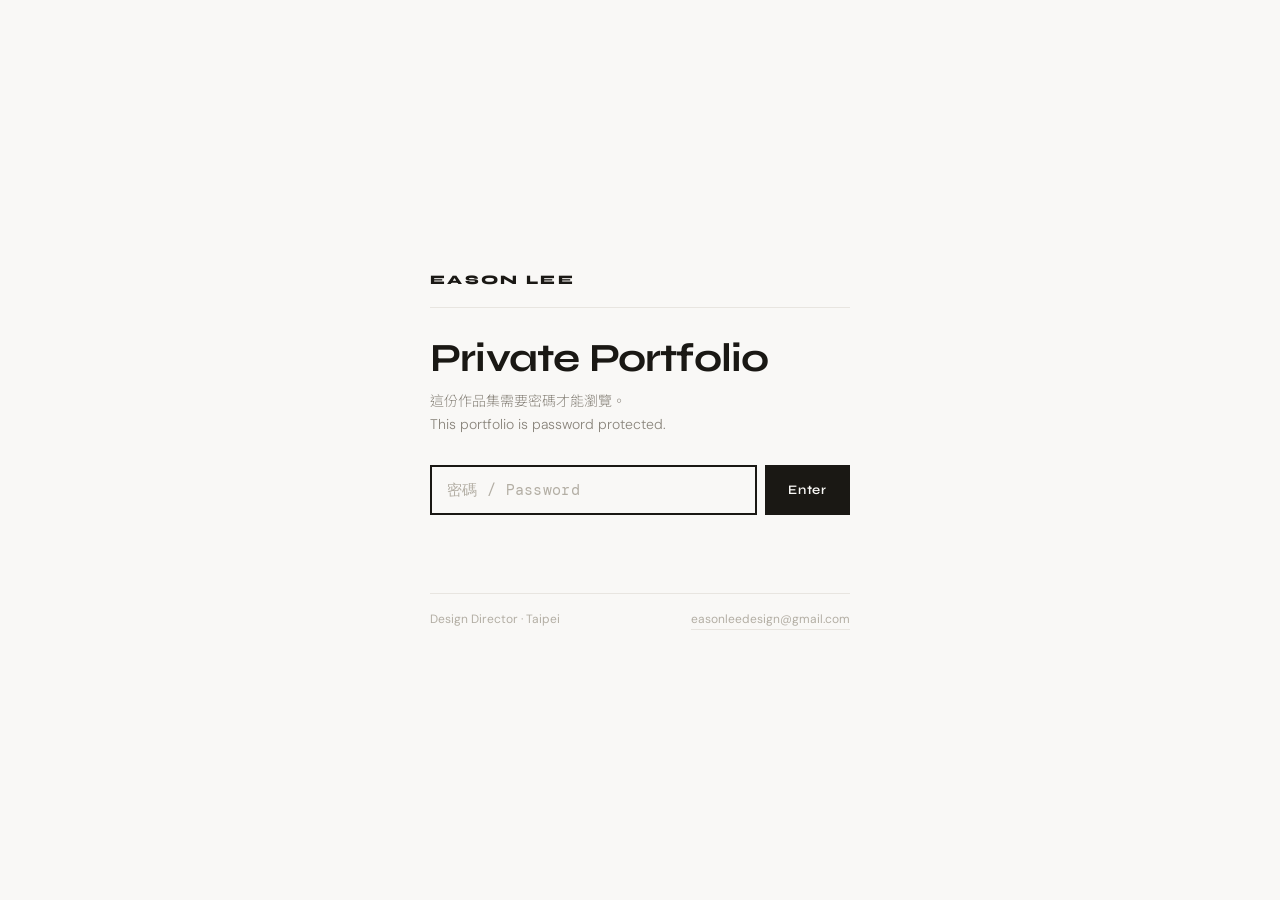
==== commit c65dcaa0: "update files" ====
--- a/index.html
+++ b/index.html
@@ -70,7 +70,7 @@
   </div>
 </noscript>
 
-<script id="pf-payload" type="application/json">{"b":"","i":250000,"s":"yKdyU9MaKCh0nt0OlnUnnQ==","v":"UyKw1zIkwywcHaBoKXMWAQ==","c":"4DdOzU/b8PCmvBSaXX1w88zBWyWYeJXOmmlUhxZWb8GepDP48NPQyumL2rFky3T1qE4rjlvquYY0Yd+HfIaFQVGK3/PP8oZfsBHpRTvFpA9CvmvB5OsA9nl6izEuhYE/2TJ8uyxbBqFM+BTxLYB3QIlA8roprV5pqneEdrqnpmeH80PnzcQpcwNQ4zzG9S35xDVImgl2cDZa+9zyo3hwGg3Zmd1HyUusAogJSSbswd9B5ZDEUSNUgWJipj8mTXPceC3sNsbCBUe8eJbApmpW8RyBwEdAkNRPauhsJtjb3mQO9GByVG6I5BGWezKl9S/oBJDN5KhypM0niIyqsCOHKI2lZri37WiVVtRqLQizLERpa/6/s2bKl70y7JktyakByxyEQ1RWAbvdaFoG4iFzfL/hyKrrKFc44kruCUsfBkz1fdwzR0qXXCtTkywGRAeNeG/VSiUygcVs4HiUdrGSFQIi5ori6/8M6zzeK8LMIktdgnMHJedaxBIpnLF6CKWN3dRSx4u2AkAG5zeZerzqEqEYkM4fP2IUNcwuPnI+8T/Ys3L96YHHX8sTCp9+MS6QykNzzqcqxl//SHnlKILZKJ20aWaJQ/85ZEVIeQrNO+7oN2l5ceNVJMcmJXiPgktTM7m9wkzDicnieEAmDTmJfACYll+fMEXRJTsbiEfR/LY3vVcA2VDfoCmiinE1G1QeREVveXaq7RXcoXQkUGV9vnwTx5Rn/+xZ5iyGkcRxaFlW0zFjCqd7HvP7D9ocZvx8CMIQpEthRUXyA5vWd///pfiVGa4NqJ0NNlvEkWoAalL8aCsZJJ4OtZ7FvDelQGAqOUgPBNve7+Rad3JUoXYV89WbsJPg4RveD2MH10g5SUUUiroG67WwXKn6XpiXLAvmU16kuRj9646ZdwqJd8yu4yaYLQyrDxcyPr8rUW0J0KPBotht/hQEVqZyGh4+nxFkzt2amC5yTSTXfbTpaykl91HbvEsv9vRqSb5PsrPSIbnD1ZLh34sFb4tL2F6BV1A+M8TSBa8vPsQVbStim/dGveANUgxA1eDuci6VMdV6q3HB3ZvsgTYlfiYevatOoh3UHzpmiJq3S2CyDc5FZdxdtYDkHUdhO6x/PwkPN8YyC2cinEZRVxIuQmf161jddqYIoI2YERMtdXW1f5Gn6z0pBtSpw4H1RkMY3zKve0bJYJwVaq41GYf9YutM9Zgt+GjXGGZvjlHvU4ajDWLwQi9dIFTFENIaYQXojERO081naEwSeGiRx0svfOEjeQI9ZTrtPIeRKfQfKeAgEV8/6E92z2sYzdnWzw9VzQ1DxhxlvnGOsD62H+/KtypKFAT3MpS+IyBTepgkoKPAEXPkdP/OGyzJ4voif9d3fuwEcQ0GEMaVC/ZAxUXq8epY/XtzDPF7/ezFxaNTfyBKIyZ9ZW56N7uZCHwcWB2TqPeaqywW/xC9pIgjLMZgwpYKyDq1MAtuKVHyMvCPcnj6Nt8OqB1AxA+GwQ8hln0MxqnZbuxidR0Md8kwR4QHjQR8vN860iLKzaPFUZSgc/LdAXKpiNkkG0WNImVNW9k6xd0EF25Lmtr5p9ifuLViP077LGG8/YyktrF2OB75BHr4d8bDC17aFEXFtW+KBHEEaTOH8euTNcwhmI35qcB0nU27a479jp4otPFIno9CGINixjd0fVNPIKuWC+xNV+lOdo85pk3MRJXEX/DiehyFKl5+TI/j5SiRG7st7AXIjhQmi9htPzrSKngijIklq227f6NkTdAQYzUap5bDDuOMgju1RmKEqM15nyz+NxQAXir3qzkUfWuGxVL0bTpXD/qQJj+lQyEqrGmvyzzK8Q0Y5daB4vaNGwA+Kx6ZrgO4KDaqJ1hig2wUCPIlkTZelrxuyVKHTdfF7R9KjX9y7Xd7yXBQ5UwH9Z6T2veyxzZKANr5H//jC7cO10Os338fLfj2RKwJYmHVaOqrnUZdnQwmuURSJWhTLgs6k5EWeRAIJp/tHJmq+cXk14CFa0K8Bobb4RXtOBvz+bb6TOmoRDW/eSq8RXH16ZgVHm9RBHrD08KymOf7twBv+n9Epy0ZyamKsYIXyu4sicaxCuio3HHo8cTqdsCl8GD2CPuULafsLs7InGPrAUy/c1Izb6oVtRLwM6VVGjjtnDFbtmZlVQ2rHA+lQWwaeosdm/9x/fH5oTWxuHZkVctQg4rB6HS+KzwMVMWlYuxK9/p59o7F9yegs/uQjUOhuVyCeMzo0N3rPhvqFtmPSKByYEEED0k/70MBIH5wRah6q6Ze9shAvyaZz3whTzevxBIFEnKjbYJeJ4kpMBhQyLeBghpZDpRmxk8608NavthKjltE3p4KeFRQ56q1fnrcEvCGKv3Vi6H/Kd1tKvarApVYAhY7wgE8PL6gS9MguayXoMhFwe3LO4mJfCRuziEd2P3SxDqae/lMzAKZzwXst361PcKhAIatwdt+tXKzSUPCe18HZgyoWn2gwxNdheO84i1F67dN/DjFZWDwEtMpi4Qorn1eoklJawSep0tOMDHXHkAmXu20oUaK49VG3nlJ8821sF++NOgrv+D6DLnKqQidp+KPandfC1JP80QJsL6VuMBXU+SjJ1nNg5oqOge3L63PClXt/RntRlL7r+Ty77D0hpmBCHDlG5fJzz0JwsO38wBgVCGn2ivtl7yfHgBbrNVZgDXjPJWRENAByaI5SNoDJn57wSdDgNZLIWr/obiYFccySh2I4lA49xUrNIKTEoS7MRQawelpgYzpLFBDkNPfX4sZTKGMueipwPxONC4ZTf82sbwlJMH8Aeqt0+Z7+aMTNZNMvtmLi+Vjg43Lszh1BRby0c9SgoAUkT7tis2QjpsE2PnN7tUaPiINW7MHdY/FNvFzW3iJ4jCmfzIGMoTA1A8XWQH1yOlMOpJWSLnB3jQGtfOXhzEPeUxe8zFudblUoyPoEOeN3Ki2w/fuCDvDOGJ8DywxzN9HiJsHeXV7Lp0DX+0ELn0dV0sR4zlOOqErSWhnOFplh5bc9hcAPNfYoOP2qBCdKrc1gUYIUMjmkewM0mxjz6CsGTYEconypMTfdvgTEfAa1WAI7VZd6UgXdfU5mCCUX/K0zbwCLT3/qFEHPs+1UdYvYJ/CnC/rB1gwhq9AOiVGY0eMhl80N0cypBHeOogIKbEX43MVQdCvQMN3KWV9lKa+8FE8XN5YtYbq0ZcV/H/rB+Tzrkqt7nmaYQJct/cc3oXjAQyj7/M6JxjLNWGUi00xCmyn4DfStFTi0FTRng2xNzKKzC9WqHRamliXO+2U4TZuDcUA9JsLklQRktjs0fBz205FAdPdPUOK7ObDJwVWk56K4aV2KTfMD+GAGC2NDons9raQa1ESqkrYl+yyslgeeLK//vFbvyZiHCXtSa17263fKJW4EYVkiDG1ngS/sBIHXEnRWFvtsLR7T/YiIp2onVzdBBOlbxSSSVNCT7s8RG0Y/+zAK150GUiL1YqfYUIxXetgA7XzpeJg5odUkKJvhCLp7mdwBGaS1GHj8cjpWIQEHESKrniFLs9cMyftp88B+yce8ghX484eVoB6Q1yLACZescQip6Ogkvz8ELy+SoCfDaBjfNwEumYiKP7TuHc2HwtIb/[base64]//Xm9BdaBShMtvX5N0BsaQrdS8MWAmx+hfLaj+7WL4TDnhLtGm7cvP8du/fPZcJk28TYk0IRQSqetpEd1B9TBciSzgYT2VjzF2PJgb7GvtHz3g97pSeTpOEFjLfTRFQDz0t/wYZBPbNeZQEIYyL87OKZYMM3VXhgXkYTAAPdQKs4KnU6IaoCJDY2rhv4wR7hAz1HJ8AXRl8MqulytQ3OhS4UvenXn00mjpiv5T8kHi9A2QfaAcISGTPMABO7BJilLSoWarcRfDtbVhHBrouuw5yhkWdxbwEJ+AzZd3Mfyx5T0M8Q1T/2pObUbvNiCR2eKFRjNS295+m+dmT7Hl+cVs1Pk1MmU9z/mn86Dnq88njycAd6knmZoSGYQ2DvwfW/6e1yEgiNtK2jz0GfzRi02+/D4+fSTPZmnOFxCBrhs5xSo7nDNp/cmYDKCrOpl5NflpMyqtmXx3JQm3xAk1ZW7cavvRq6fC7ZDH0kWEevLytZC5BAvAP/0E1lK94AF1nUlmrrVAEa+Uij2/qCBvObP7J4xLHw+UPzCmeN2ogWBolTelNy35rlzD46hyQtiwtFTVx9iZM1hvsm7MxxXQ/grhEY6dGmca6H2xyPdMnHaCe7qRDKncw0CPKaR56XYHf6oqYwKyAl5YaoVTrsRpuyhbd7HS7YCRdRZCNgVCjDCoMpcj0NccjulTjONjU+SOXUCIirzaPFztqCN5/LAusyazi0DNRFnkU/yhEHEgoRXorweo2Hq7b3BeMYBMo7F9BmYLk85E8+XPJSolpQIQj7E7MiDJQJQ7kq4nUjSpI/JJ7Oq6iA8hT7fBX+5Ki/t6aOoPlcxkVpNnGDCvJjWYj65mZbsaUqetRUnVRGmO6iZ78PeQ3CDeBSl/rwl1aoEtG5+qnEf3dlW96jeHkL4GjPXzOqTGxG9Vq+9De8zn4/9sS3NpEqIQj/PXGNHpTPjoc12dXDVAaYJkw3eStaFJVITFOe2bEE/cx4rdMPZ9/AjK8I6FgZQEh/i2tK4xUl1mZPCOGWhBYqAC5d2TNYWqKvCK9L1unVuBmVX/9y7BWdHQDoVkRBKlHS6abf5CuElZ7EbGJU4vDzU2ZSxQLLTfsRGeVNfz8O+eHkx5JvJC0KZTTh8c05wqSLriaiqh/16vcfzxrpxFfXKgPdQQj4dFRZ/fDrPQQUsxk4eBpiofZ9nISHDPXyX6ven+pbO5MdbnmnL+Af4a2CgiGQHozit7X/7GAJoMX0LyCXVT42rhQXql1ICHbrxRGHj5gaYktIEkaokTg8b6+i5QWqeDbjkQlU8az3E9tZPZRZR8dcQOKgv5NtJQv08szVuHomNJpsklhLLwBKj6AX9USJJw6Ao1JqExm+kICnDdWXHfcCkAKhxiEVbGH0LqXdCaMhkVZ/mjLSJuUyKg9DJTXxTaqVuWSWwaI+yA1XAJQpxmQNQoAsBNtZrDVyuT6WVlYYvH9IOw5DmAfOE1V364G3/vqXg6Ep1l1qUG+LqgJAOrOfVnNWu0/iL+/H0POhqo9BSfheqJVE/wv9FvAkoPdrrduXLF5q3UUDET7WD4/GDb8SXgkI+Fe/We3GGUR7Iyr+KZfNCHn2SKxNHHYg+iRYblOu/1O2Yx5El690hdKmvLPdj9aWCH1wLtVMpdZT5MMj7iV6qpknptEdA0dXumdmdR2xdBAV8Lxc5ajlruSmJMLK9r8nTVBi26ers3LaDVQ2BlZEYSLAMSf+d5GjFsMy390JwWVXtHRQYuPNvq4cTvoc+tzFEV1avmfpcqaeN73vYIK0QgtZY/4YXjFqRWFdr2t5MFoJ15paZ7errGntscgFjyEHfXxY81OnZx6qQCzB7Tr1gm1xPcLwhbVhH9VQBKtLunH78X+1rQ9WibLQ3vDt6vCFRqTBGohFWmguPzKYFqW2TE6GGuHE1F8mGPMONUoVsQalLOi0sHlyqEaew9yeLC4C/dzvpFYwXdZyYftXIDZRMGWJ0+PwQq6VtSPMXvaOoOc68x5kJyNeIXF53dbKhQwkoRC/xONYWXsKdU6Df5jQ9a4UizaqF5LvoAimvB3FW5LRV9IMlwADIdR4s0YoA4KXgJCW7AKVKyJfQEJjQKUdcfn600Y8Av3lu00p7Nz+aW27kin1YzlQh3yB9yxiiyxX04loMJfgVjvbPhYQ9/sR8750x+6aVeMo+9lLuFi7hH/1EbJ9NZxCubwjjHyl2gAghiYaTp5OGcFgVz5wptQVBAPUF/kdR28xhN4PxcEOV9qAOZKHaSgcMVY23DJeXfATtPAXW9XRLilm33mAzieN+bf98FZ7P2LPkflC+27Y27hxlGJyR255xg5LVoLUcg1bnvAbHOx4X61VmwVyAltdZ7DqoQFfy5PfzTf/Qwk0dIGu0yb+sX98dCMina8uKFmf+VIFEQ+9f+n9g0bj4vhqkONMkNCn49WE8gpWEMmTluFe71vCx0LkO7BbxQMw/[base64]/HFAU1VSuOp6R7r8w44R7JKSZBw+PqMdigNSXG9mFQFO7UC/Fcl2IpfDwdCyPCdCzKJG2KiJwnDeUJcvRmTDTOZk4zuuex1qBKnZggv5pjPE949ZOtxI4Hk71T0TSrwxBE1QQkQArPrQO5Wq/zVRQKRTxwhuhZDafFho4keJYGg1GI6Uq7g7L1/ayH/iVLBrU5oFBQ0DsqKE33som2u/Vhoy6tHLMqnf1fO2XHaMjlt9v6twqOtEvjOm43rpXWEGnT5UX1riHqzCc3WkFDSVTDl7hu7Z+AysIPokUmpEpEY4X2W2/0VIr6SW2Ny8S1n5MD5h5StJZkkwlNEJlTZFSPFWskrAMmI8FFanvMPSSuqXKmkUviEhV7/hdjx43HljcTz1SQ9AInFdk0kUmrAe1rSZufZE1316hcFJ97AEPGmInSz7RIyWoeVaF7GFSe1j5G42cEQ7cyNQJ6AJDDQnaJB1o0NgEwUu2E8ZnxHK8IgT07hv78AQ8ZQAt4DlDPPRYWQYPSC8Cpcq3d9NtAB/2cDvwqwq5dyw5wTHIyzX7rtwDh0z/gkCeYvub/HKR/Ruhdc4Zs79/GpXrymw+y4NXJeXpGQ3s4HKmNQMLo4pUqxNe+aGOouLLrlysAU3dVUsHHZspKhyYBdNm0/R+6ts/nqvtmc57m9Ikfq9PEXlIxz54q2NakIvcPs4DN5ThNNBYFhVWcrYSdEkdUHN3mQOxo4jeU0DoimK/7Be8mcWt/IPTNCbhLayknvI8H6YJCHe1kVCYhXMjNTm8KUX91DVpM8VtwnGiPnQj3YPwkXP9zCWggEKUeYEYkt6ODOd/2J1DWn2nCuZ/Kg9ChN4gDTf4Uo2jWO9ziwh3E8C/qmHJ6I+4GROL2pmIEjnREIslfNL9PD1Ap4uk+4ExrGfNlX7HqR8Im2iTeMAzgKFvU743wtM/viYHdsrq0ygVbNMtGboFpgrLie/UcgtIN+zAE7BjCzi3nSQ74OYlpy3LlfIZ3VAJDPDJT+/0fDpirSzVZJAHPrz8XgJTvJCOxWpYT7V2+aJ5FwnDo2X9AnCHbUa+ZyOxC85mHE5W9Yp67OqKcfnCN6Hpua2GvxXFAUAha4qdtLxdseyFEEoV9XpkKk4ZTtUlsnZAIep0eCFQ9+c1ks+pH8i6jSjwmv//arwnXW9HpNnrZVIid4eGkpwxAd1cAz0nkVn289m0RfwC2NgJ8/6SHTurlcjUszV3p3csd9zylPec1ZyBKfHYX7Ln1QVYrFuvvkgbyYz+YO6D7+zFOA61ygpU3CrxLRZDXPX5ySK0G7/maWk2Vs9UJQ6pYs6QxgN/VT+LG1Q+F1tlGCFFuhO6PL5HqQvNHQJvcU70oCp0RUxD6lVc65OF4H23gJWu2Y9tIQ7VJ5WcI3rNaq8cF3X5rwZITBpmUU6zzWgVduskNRYoNEf3zWWyTBxuCZ9iaPrft0VdyyeMbDj+QAgNKQqHP8jjuB1nnGzazTFCT4knWdIhucvJpW6HVIEQjp8sqtStR/LuO+BcEdYcYecqCNrJC7vn03lZjJxE1hdsGR2+z7nffgPFmcy//u4U9fULUKDEjNs4kO3zvLZf4+NqZnCx3wfuQHDOzkzH4mYSKHDiQ0GDQAphToGlw/N/JXaTn4SnaWHzi6i625OqMyalTK9vGZ1mzIC9kpVyi28U9jLXMfP/lBXiA3kW/CSUWIam0xzWQigIPwZ2/Glu9GnMGuW5V1rUXCBE7JnsWqT/wPzCE0npW4AKqEDagt2sNH2QaSHC0v4q/jQOCMMPsD9Df2PmllNXvtmzf2tl/aErcQ8h5RTPWF4aF2XUq8GPLl4xx+Nb6b5AOsBNo9pdRbIM3vIRENn6Wuk12swtrVYn86cnjtNwQA31mABkj/k+6IiPyC9Wj9rxdxShUjeu1an4K7j48jwim5J4KeJPRN9TaSdSGvktSbSetCqHN3+Ci3ZxhPms+60d5xF6R/LHCnQO/7OsKwrQ+EmLnFJdNjFJxFKYV7PKrB89cz3Z0lK4n8fV0DIgsLqD3yjlkcKkCtVqU5LfyrNHpf05Zt1XysXu/[base64]/sA0Nyw0KCbiFerhsnOjgOKBqAqiwQIPlxtOOCozI5nGHvr3llDTJq2FgS1FzFNo8b7HmSDd5dnOq2TJjKhdExNAPZjn6/GXSC7CAoHL6fxsKzxYaZZWDbdTI92Gzn+CHNTqAjISPRsVNpifXkQKbwPrrmXfkjtxJHDi8IA6jhLr1hZuWpBNoOmtN2pjI57uBAzvNh1F7NOWTl1ldxB4NishThh7JIyvaclXufzRbBnp6GTN3A4SiDW0Q5ra2xdkTxoQG4Sd7dc/mSwa1jcRvcMH+2hW/qXxpxyvhXyffvGvHA0XD+mgthrOmttLWkJtOcoe8ZhiwcQhZCpt2YW550ioHZk48u4Haz4ulBgkWcOjMO8E1nPX+JJlSUvRkJ1KT0sAVcP3Sg66nSnHkd3MqGMcCxD8suBj+YjCuFP5+tLpkbpvIko/EgJZcpKf3Q3jTpZGeyTkW9EZkB2B2FQU9Sxd72kqQLPCq83jZTG/0h1U+Qo+xJEj87kJRe1sUDgJtrpk3mktfBOqASzWs5UHU++sYMD3tyowg3BtE/EjIkod2YrjNIZxT87XmPKeRmEthsu9dTE+sgHzodYhKWCpbLEaP3dX6iJfe4sDkBvhbXNlKfquwu/iUgUhsH4JpNIBn/cW7j+kuOwSLupTgT9QCpLNTBBAntFA16nYHXT1xFc5UpgXxUORLSBgQKuIgN6KnM7EyYpNhwH+1tA+63l3q/Odhkjk8q5BwUbxbUF3MSTlBHUWa5Hx6LtQNh+Y/36GxfSPF+ALeewGKpVaHAEHtuVPRRZW64D20se36mlKD4VbrFvmqqbr2o2UBrGwT0kfWPn0lwdYnRxdBs68ahmerI5lCPt+pkdZhmrlHNQH5LmRNhbA3nNNr+wLCb/fUKJIW/24b0irE7uAcP/LYtrJ0huCeu0uee6jaH60O6C8bhor+Ndy0OxS7327UvwHn8KraBf5tBttTBzzfWeqYEaCjtHD+LdQ3he8TUCIrKmNQvjFhFSdjqn6U13fm7v/+iYot+Vt852PQ6OpBgy5T6rVdYaYxJO1L8YK+Z1f3qwIA0fFggVvk9ETN41jpH5nOJgppFNopsEk7NVoVcz250wlCipPvJnoH5LRFFWjGQczgj9RqrAE9vzM46FT+9PL8HxMXqBLAwvqW2ssv8bx1Ukue4c54W888Gauf/3XsBfFZtj+5BEACKaaNqZRWhu0mn87bvuf4pc4425/2BZ5j4kSXamRhajX8Q4d5Lfs4KOdb1JjOq1W42hi6UZkSx37nsPs+jaM17Jfz4vBds2V0tKZA2CFZNVCD/60XuEoTlQruroH8XnfMqsBhlMtTjgNKeLl0mo3gvJcWBinE0jtwNMc0DuVtmVyvvcpwtWbgcwwX0XJuCgke6+l4orqyyH1FOz4vq8fufpzepmQtTTF6+NWSdeym/8Rj/84gV6Lt6DgpstKuoLZTPpEqWNJd0IZrmPq/zX894WowOusu0FCTPn6ix/t9iTeeW00+D46X+XmjlFnLJ4QMHuosNJrwy62tkDWUVbxCvIh+6PZaVgShT15P0UgrjmT4bF4j+fKuN4xIGg4+314rzoUzFTj5wAZVzC1PEf+XQVqPPzFFSF0fHHmMVdAasRzZCGPpEzFhuEne4ffinDmNqs+LyPZmT4VfX+B6FI2tKPhjX4lJx5da/qp5V/DwNtYSxtMjgGWV3Hs/3D281yyJ+GsdA57FV6mxEHjvcqFyxFL6ddAKiHsU4mLkBHV1dwLRaTLzP/4kMEkwBixNDFuzE/lpNkhmCrctuN1fZTUBam2FwgeI3F6saIwhOmOeidLq1TcO3FrvLG3Lc8JKoNDf1fpmMt7faKn01WfgzcX5jCC9MiPOr2Vn4zX0/jDLvrGyjbvQBm6gLwLhXcgFqnbXdC0NU6g2wWt/2U1rJLCGO773MEFfqkUt2BF3AQ39I6jH7kHGQGrz26ieY0/7OUqK0UxJJ9DU93MDhVlXOgRdGQziU7fLPPFDdk+2HuETTAazspgUtjplXlSXZpmyV26cOKCL24duYlXzAoRFFyMPSXL0E7tNowMZHFWcs0NepFYbnMHyp6p6NeY5rUMF+fLJ7QgYFnTeC2MKNo+/[base64]/q/PmLvG7OA3eoZJQ7sv4fj+0ajTaaPtYwbeygCLmQM1lZPmPWeuIENx1d6/6c26XvFK+0MZmmYhtXkCpAxnaXfXR/sHEhX7aRvIk9k7VbWTKcDFYlBcIm1Z+GlXHZ572e17r8ReGCejIB9QpjqrYEsb11thyePC3d3JZVnxVhsHLWQZ6lZS3kx4L898NqvshrZTNUHEwTqTWEkNTECbkNAzgsiV99glRo5Q7U+vmntA1guJgwPm0L8lXxAU3Dcfx0l66d3+9ZZSHU/fF3SYumgPpYDQ6xlvKTQ8nJ8YkTsQvUdSE2VlPkE5NjupLmNekr26qpsROasCbRpxJT+z6DuRPNir96mjHKCOqZtYfm1hWhp0KGlAbBIcNqjOigFHH3GS/tGB1KGLLTtzSftzniM3fTP0WBk5QzG0lC1YYku4u8aczhEBiNKPoGNl9WcccT4IkiujUt9Cg/SMpEaQnPlE/Y6IUsDVYfmynvMnrCSaoOb6l3kr3019hSOY3Y5xAmS/9hYttL29Cc3DRA1tvZmgdM8OD6pFsbizTWH2v8gpIddNd5yOmjyNYwu/jrENpqglLtrsmcHTUqj/nkENJKTeg/tmK1qiLYR10O2rVu2iBPOwopnHzw4x7h9TEK9+9dINB2VAxOwuUbphe9f+o0W2k8fnOs/Nh/gpL65LDq6DErcw1+Uw5NicqLEXeuhP/TGUXZwd+CgDXss4U2aLffLxfjT/3suggW9aWF+mbO4K3sSJmHTWDkpOFKswxQdXBm/kAhWt/bhBiGnRG+hvjaEsmSwPgVqVXFw3T2bOcf1VY4Mh8xckllKfJOrUxQuBFPVuE7+3NX2RO9tlKI+wUIn03PlKTt/MOSlj7lM0NmTQQfy+m06YorW/OaCC2xA0SFx4O1JsCwyLa8RNV/WkVnaQli/6M1ao+UQJ8uFINKtBUY1kJJtk8Cztl8kXeHpzOY8T+HaBBZDTNav2zMA/rCsjdcY9hebn/PfUd8FbdLB9zO323CEkTD635g6DgBpfcrcC9O3okOJtzHxn1YFfuQYaFUhw8EfHT3YsXJb2fKAp7egNUHNceMfD3Bvse9U45vIaLTjR/LjGLChjGJvj2IJWOw0maMfEkZr4nmYxhblDIUX/4JMP4ji8b/J0yCuOa/WR26LIhGtYRso4fg5/1uwIW8qJTNTYVHORld4Pjg0pN3cG22A68paNswLC7uhg5Db+dRzuaJjAh0+bSt8TGf3MqQOTa9bmFH7lMjdH892uZSFPHqUEQITaLrFaJdjvmzOep6dOp8m+BfMTWCTbfiebLK3gwdKx1TFd/CDGrp9kjOixkcvVgpTqfzHqBAgh87J7PYchJYW8YKFGRjv38KPF9617pALq9xEsUO9rdRJGClvTN/Gr8jNuWf6Ohh8av1NYWzCLU5fhuSGIJ/[base64]/A+feyn0TxPmJ0vij1rjv6WeLgYvovvCSYOrmj6EeDKKJgGHnyyDQlTTVOgL/hkygwzH8aRSHNKm4AyVxbicIWCtChnBPorDLELU/mpvfffp+8pViGQ7/gzNEBxW4q1ZsJH2SBfjDL5TYWu9CEI3LwruNZ+HgejoAhEI7mBSQsbb6cXm5TrC0mjBHb/FJik0UsKgqyJjp73B1oBgwlaXN+PRJqBkCu4iS66dafKyT6nVG3Fchwo2E/bn4Kfh1gh3Xgj3vK32Bvj4O5CwBS5EL4jFRM2qWz+69Mzqs9AmAsKaEzyfjVn7eye6MLNBJKxjSOjtIlbhBK9sJbxxTG79+Y9dcnQkS4U6FpZ2NvpPZNY/VzigaVBasZKbZru9zenOeYP4U0+BFSegqU+uq4hOFXKx4KPy4MjL+Q9fnZJ1+tO5/baJHpt3BExNSDCIEUSqfDfNYgxrucS9ZCvgrxzfQ9SsK9rCklzYnhvNmTQeBqn3g1jTCq2grKR3d4PTS2UiD3g62+3KjxusTtFuXOkeJlmGaecf7PrTugtBKGS08DAEm5KEh8Q82niSEiYIVS0wmrRgAkfC8/GOzmQy4zdx10jNQGRAZ9x9grnNt8/XbrjC6swJOy9/IKdZ/ruoawhRzfylFYewVuCeTVmZQoIpGIp5E0Roa7ArFtqcl8cxC4QWbdAUvRpbqPqFDK9sbMM+zhIzAVxc65EPqPYl3402W1iKsR3odKeZLqzfRCVrpURi/+UCTdsQUsz7HYC96mfNrPiruS80d9VdSoEWdx4gkdnWZ+vqleweake0dhY9Y77BgAon1sWu8kBIhJNlROlSd8FLS+dJn/LoeyJPpy1/u386+TIV/Mt/b0yNF7A2MTkz8kkKxG0gV0JX+8CYecuXa+OG5bTfZwmJ0beDcX9fd9b0LlF6DSBKcoWKpwHnMkAzJBWnXtgfoeyEGSzaBgiW+H1+o8BVzkbnNqlaKFVaaioaX4htLY5bdhr/m20EMlmaNYlZlUd9j8jP7/kSWQx4Pmsny1qjpNaNkVNe3QFbTi/VB28UywrORHw7OW+mL+2JCxw7jmX7nTxlCnLKZHf+R6hzcTMDv6JlL7TMwzXKgmETw8HseuJrkKtArk1PA1zCmyBRs8KiMZvCu4F6AfrvqUB15RXVLXswTMVWw4TpWkeQCV2sVXo4fPku/MGnMBGK67taEn+UKV66m6T2iuOk76ssCFoAGPUiH6M9T1FAYKxjttu2gyXy8htasaaj9dndbhvr8+f1zVXYD4ab16MN1lacp8A0MDvDyKmzAAoMMBI5wntauvdsIYYdDEQHTr9oFyOFHyWGH76/C0nS4YG7Rau9Gd3FrfrNjYq1Z027VFBvMCg04I/cf3l7HA8H/o6aXcTw14i2LfFU43JCrsxREffpfEYXO1RiRprhO01MAIFgZw/qL+bmzbo2B6y4m+iYa490J3Dkk65WjEBEv339/PXCfk1om1tPLzffe4f63U4fp9Tab9SMi/60qL7qxH4ERQ46z9E6J+ockgE/Eljw3NjKQRz2675xoMF/+A5aGFz6YrJKKz7agND0eMJNm5sT2mcR44eDe9YOEIEXhHKR1s1pG+OvmmVKYo5x9+s4E5wGQPV/qECPF8COfnCmUH20s1VX0yHR+73BXUS2LRN3Lm8ihFyQ+BE8L2lNW74UZHrsEYCLVT7TNL3H6JnkYHkxoeGAi1ZcO9YzeeUZm5GhgAEtkuHcTmOhkkULycYWo4yKH1g3nQ7O+ztIevR6UBdPp5EQ2fnLwXHDCedcpJuhhiMVkBe9O7vkr5/wiy4aMJCDwpc/Nv0ty6etLKhklutRjabQI9pl5XJCZ98G76fBIjGhRoiU9zmbi0tqo/cxFDfGXerAkZkHoeMkengAnsLia4VVtJ47pb2WxyvZl01fjfXvAHaU8LCDWYe5KDqhwvpuNoVYRPusoq1YNbsg3RjGlOy7lmJDXpQH2SfPd5W8NbX00o56FS3m3mleHvcpUa8+j8+CUEk9QR7pFtyeRGWgA70iOpYd3AvbOaace1UDxEEW4tGKMGhk1htsBzNNn/EwlNgNoiRPxt2ZCRK73gtr9PVdAezbKtdbxEkhnlA/Cwuz/LA+Xw5jvog1lshJdbpgLtBkbZUNQxXeJknMWN9oEvQp6+BLFEzm1X/rJ8B7f5LH9tXPhMKe9gR9zjAcqoVsiyJYBL8k6qVYdo3oFSnsiWyFMKOtDMHlUz3VxT2MVR/G3MMlnoec1MOT/0s/obqA/tJQvv0Y73BzS7Oqko8pYV0aEJedswZKPDaseLLlbMeePqBttfnrYFmd4GKWSJUJfjEoZvuTT/t2WhcYC/78tFd3tXkOwc47BIigS35tp4lHwJlJay7nkeJnSby226e1rKGW9Hl73PAV05RPJX821dvKo1aCLtjUpx5FwuG3TTJ4Q8dW/ieanoHs1QffXt1Nkpvs5znNrBw9rxFWxFjl37DdC8Cz9oRfAcw5RP7KWdCw6lvkFs8dB4w1kNO1KuPHDzZ7PaG4V6Cc51mYVmWEvej+SjAfPcplz1M1a98rhwTs6NYehmpS8kthLrMwTcMhOQpRC8GfGPXeF2w6kT0VKG/G18q/0vqtT++I+pybC7vvV6+KBiAbtfwh96IZGKzb9JdcUGlPyZ6Dff05UykB0RMwgEEcXvHZsy00sKdPLUMaKRQIrKVcmxSSisl+5qMyEXwiSV/ynXxMA9Xr5/s5E+M5dnmJ+SL0akPpCWqRXaDXfPWCtMvFm0RARiKlaKJqtDJrTtia51+cgSP8lBwx317lb6BwmV9S/J4Ad2HPrBWoJyYHomgIMyr53HvvF0dcMOprI299S5q+ACt3oyYaekrV9snrXxArnnyqxLtVhq9n/0j2FibJxouyKzHCqQGOHuYbBxdpljImAS9AfJU/kJNIiVEMd7XR3MM+NYW1VfWXyRvV95jd5nh4jn6xBd4/qWMjrRSw28QSUB7cMvh9U8ySSxr6JecDXzWAobPVcLfRzRkh4Wt7m/AXStOT0q5aGG8lyhwVOzTMnVh2SOh8XbTOVYaUKUoeHUwB3VRfI6giQFtZnRyDaQYACNJ2BF7REWgWsfeYOA5beUZC2TURGWhQfmXymzfPGBCfl/mwTPnbRu9vqZvhHUIPewHZu52xYrKijIDPPauV58huHtmuqmUOFasZbRzwZ0o86TIa/t//SiL1pZcdTdGGeKhL3oCqjDQrzit4NoYlnD+Ke86RumepQL0nsoAakHxL7/wv+pVakcH07jMiWVfvtF5sdg3Q4psNAIRfo9H2+nhZhhNK9qpsXSxf8BYBXxOcUt120/NY+FQoKuV8uYZKnxBfUx3X9IOh1Ga1iXNGw9rYpzy1QMxfQ7qCFDeu2meroIBGDMtUb78do+ZoMGBx/ARPme0KavyLMQ8WxxQq4iTnlmmY9dKtPN+JnAC8I1gjL4Rvdd9Q3d7l7tngxOgwLCs4/Mjy2u54QrSEvySINdN1VrdwKv3NIy2Cw3nYw3M5aeMjQKd1K/qroNXz1Po1U6XiTTc0DXk8qCuE3+3ThZkqBJqQDSqbGAXgAtICjky4ghPibD9y6iIkTnmvlg7YHHJCr0pnrtwA87LVFNCGKD/5HXlZV3Ah9tk81rz7MrUyVnSvyEXtPcdXokzU9lGUblV3zYfezDD49WyeFwKHIg5G8vDG5hi4hjvFbchwUcUC742gqWn/1Macy046l04ST6Z+OlJdCS4g256m/hSg/t7/AoJSN37Oi8kvSyAtJsdpCV2IjVxeBZWzTrVRNaXVA5CqXno1ly89b9gFI3kmXVntNQUrB864AGAWcudw8FfT4W/uUBk5WZsB/[base64]/EIuyrZmhUGwZh/BcrZTeqZMKdTb1yg1sjU0wSYiBx2f177xk9o+rLyPTIsbeoncRaTZXEWY4uA6ZuOBKf7y2/wlB0n1TExpPFNalpHaYgYbV1NjnlnFtImcb63AGxEThEZkYZ9hZR7mL0GEZzoD2op0S77b2vPldtf8yZSvUFq9Qw+pZfKv3RGvFsYorRPZBoNj5SVd8xJRnoTGm0KqEL3eMRTlDtgF/t80pq3j7wuAGGA3x7+2bBrBFJQdeV7hj5cNkq+oUnsTDibUQBI2V4FcWRezM+1Shzl5muvhsCP6cOyikjHABi4VR4wWgPegL7fNWBn0/[base64]/csq6rsAsICnpAh+xVw9W3a99dJpUhtkDDrJXh3fvKMMMB4IjjVQhk05yOZoAY1MmXx/MwkIN3iQEcZheFkET8WJTbVqcQ7fXfK9GlF2JJfoZOciJh6J5syj7Cp8bMd2uJwJRNunm4lamj8o1RU8voz9ahDctXCqiwCKS8lEIbWyNHMgloQi3Zg7royMlrM3YlaSPH/3/QzxG1TIDniN5aM/IcG45OZ7rwf+sFZ02jCgh0FzttDfUC22kLAL0FDfwzB0Jg/eYtqRV8gzjjPHWnvRlhip/NMLW59E3hx3z5/HF2CmeC3A6lCUAi7lVR7jZCkBhpc/9NkzdlLDHfLZMZagAnj5rDAIZgA/ds7zHZ+RPHSbD414CXpwUlK3a+JAVSgliiPfFoaJw6C7uqnH66eqotT8rGg8N9uOiQnXXBA/R92NDycEKm9Q6SZdLj4HwdBBr7qO57l/A/Ey2cM1lwdc2214CSn6/+GWorO3rzTN0ADWQozjVLNLeTnNQ6JPXzj1TbsZQ0Q8LOPLQM7gSZsMbGqX0gB8OYbOa2dgt86/ib4FPBlaNLyCIIubjuF4v4oydAilnGLCb2f+4bcdN1RjXWfYWeazUgy2RxID66omYu1KYPZiObN8HfcGLMzCvPP737jsT1ZTZzgnFDekJH3TaVB7IjIO7rP6KmvDOflN+yAbC8Uv43R17ydiNfXRxbACALk/pDVfTu0Y/dem+nEOoWWKSl04bBRHrjXFSmBIG+E4BYuKinPwUOTrhwsgg8qwH5Ah10LJK3vRLQx/8yfP6/nGSC3x+FS9QOMZCypqnIdYFM7RHpbWUcnRW2RoLM4DE4NC0m7eUH/[base64]/[base64]/hqmq2MrY/fD4gsDepqlIbGYAl5KWn530jsu3xCLfceFORjfgcwemLOHxcZI7Qsh3AGS+nVoFrnvcs7CMpwW6gdiT500LLmKXkvnu71Q9NeHM/YP8BqDlEfTSDRoZoG2UuCvFdyLdHNx/AIvEP7yLl9IZLL0RuzmG24aiLw0o24F8V9Uqjsmpad6ZQkd3kqvNQjJdJMm2rLFvZbW5z3FycPncUW/rw76cuIUbFRSDNHPVoYC/QD8GJYw69FcQ+01TbFqwRlkwqKXQp7Y/SGl2g9iAku93wlgl7TOC3ULBW6ZNvXzD8wslF4sKxV2Ht4WT8nqJ9+71NgjYJp8OXu7Zzu1BEKLa6Wns+jENcP2DwLjYe7dIAKV+rF7N+tFzacrHf370tTSpBIsgXoxHzWYw6AvHyE3tt+2KYs3ezD1c2XOmqoHgZ8ngJ8cpbV7wSq8rqL/KhHsjS9dftyhjM03XW4hpG4Z/YtdKC4MP/UbkL7dFYjqVHKR2B3GH6/ypZvKnymEO9Ua793nGG+/rrALbg20WUgHixK0I9Bz3apU7HYSwMx4txVw7kAfTqPUMfi8jsVuiRwhOqAMYAhulYMbyy0yghrlGfldnNLWZgbVXlh5Xk5CbVCnOxktDNXgTSB/agqLh6Aky8wRVIlO7Rct78bmKWLs69mCH4PemTn2zFu9lUgb35MORQkt0AOmdEF3V9+2GIttq7u+XLPlaN5FHIohJYk9I3Bg3mvv2wSeTMAQ1lEl72+DBR7+p6yebg2DfDg6LNyWchdXBKnG4aLKYbGo7XTKqFF3Dkbi88hRTVtxsHuSknkvqVXuJ1s71XjP/X/Ihs+gA6HufH6ysgC0yUzlJ12ZMnzWk5O7uw8JPMpojUNUX8zx7y6Q7fhcN9VsPeizT9+fsk2aaHfxLp6fttq6n6UQXdkPFeFOmcdb00bbWOllk6aWmvcxxgDGgDob0aqYJnnYpImFBQLwWsH04uJ3j1XWTQk1OsDwLAInWznSKlHrg/D42UtC6d9exqN3G1qyrEQ7Jh4Q7KKxtxe245SH40WnGL45n7H1tImRrCbcCAAqphjLXgpTJICGJc1N+4AGsATfVjWcUlrk9fjALwQFoKw8mB0Ofe0/jguMs+TGdJrGmy2hmg71y9/dznms8DRqunAKsgzLuFhZXUAqapFHeDCNuTkNdL8xfPb+iU6bTbB64Ngx60V+JqohA5KXC2n/cznwXClIr6F/K31jAz3o70W3msmw7dYaQNs93PQ2JATT7fcctgDhsSwqf1pQwWBOkAEA6ShXUrqHN+WqEC1KR5QMAMv4h9MWImGLEb9uIUZfaUnQBN5l7AOmke+ys/k0b/ufFmoV+S6g3DgIT+neyeTbbghMazpFlm32QIXg8rF2N2hEfSOSHzGcpV5dIuhvqcclQFHz+kI3kroo29SjGkQ9/TToMBDTAK2wslHP08EOGoz7qPbzHoLmG1TS3zJdqlNTM/f0YYdiRnVmz5j1BJu696ynrp97PGv6+K/Ou1iWy7E6q0AMd9kflF5CMjEqwmr0Vy+j+fGBjqinI84OdTRtf8KQcLoDlArifxFCr7bq0qqmmnbcwMvBoRpaN/+rpdiDSMY791pCr76tCHJKf2oxLTLgtNQNTn/CastcJ1+T1xNeHlgQcuSp6HfWVaSZIjVrT1SXeqeR+vM9NUYtg0A7tey8crq/Gh2Ew+An6cYVoCdm2VYozBzJJltuOf04fjbaTdoZVYvHlMq3vkf+S57SacpTSEPYzvP0P87sna/a6YwYxrh8eahM4S5FI29IoCfXSqJp8nsKjJaGOEaCxdqwabUfw1ghHNJIkAaQq5wVcC/BIvpRbH8AAzbzMRAAMhYYaa4PdU3aDCE/+K4SqVgwhDYAlbNBDr234XoUAnrGwmTB15qKat4n0F+8L2cJMugsWwNSl+dcB7tZhuKdqdYZb+1Kgbrvfm/2k23hxMc7zM7vUA30uhgeKM17jqieP340vNi8d/tliRLAhVggG73LZKRu3I3oAgR+Ppd8cDj0lfMWipJDKH1/tdGXs9jOP8j+Xbso2+cglCWkfKLQlvHLxaskE4Ue3lQdyAQ9Ay361MM594StDsm9uCAExXFlEJ95yYMaD52EvxDPhv6ek7ykZWjnlK+rF9Jt+Soy4KjHaOCILdP6BpLkm9y/w2VsHvB7o0qJs4LuFQnSr6b5pQOShxcUKD/TPl9mCQquQGSY3V2Z2vpcwnJ4eA1VqNLkk7CN3b0zMUNF6tHrGs4I8jJmZy4h/gvmp/f3p+HM5SQaeUXPw8Gq0IqjGPmp5vLb0ZDYrPjFsKbdQI/3uN/wFLZqHHIH1hp5pDhs5X/qAuF6eboqjKsfvaHVSZcA5LHr3+1YAavgNlEIrBMGMHuJ4TQJmUdvtK4Pv/pAaf8W5FgCLpBZwaovEljHEyIlPeqKhOtYu4Eb+4LsHwGhDUfSx8LNAD1/borUiSCGB+6MK2UQLOmdvil4xfcUPw8E+UC/u5b6llvLo3/Ez57kQZtf4zR/VT3yhVDk3N+cVk11aSZXXxEkSxVRvbs4kiPrB3mgIvkOn9/Zv8i4+hOZCqpfRvJEdV5YIXPDQDBpy5GBqE4+jDqu3bVRtjqx5Q83BeTyofrK8FJ7uBK8BCRYnWRMivJh10qwQx5Ezmdn8VY+Ytq3DhzUCxvGvtGfIGlt9VUxZT4tlQgmLNJzePGqQx07xcecROyvev/M8wzoup2MOUzzrPvWkzY+6HiTAYWjqJRhFg/pMbJ+RkGXmNfKevIX7PELlopXmRUjkwYTPZvv1iwf/[base64]/[base64]/wHZ3msYFGSSrdYFC+Tvn8y20knMnOKKLnSXxghS5Gil3gLiekReOD8Onxrrz9fnidhncfDr/YzeF1m4Am/gDyXAL5zGiJfLmGY/[base64]/sb9AeVIR50Nz7SDvIIzT4Dq3ndzhthfmnbyGtIrTN0v+c7a3THgO5CNOTIQqQczgKmoljEBVcSz+YSFFKRYT77q9vFabSoIC/w8fXLyVzO579kzPlMazH/FkAsonbFq5ZDVeh4QenB6KpK8I4w9+qG9O83TupEs0/UIoBAwm1i0Wu2el/6SFf+COhFbdeXYiLRZVt4m0hy/qjV3fMusEUz+ByHuqvtDu7tn0ap7Z1AIIyxuvDrpNUnEp2gFhoGpcP+so+g4CU8nhYMzLgtJYXVz5XJ4OPpoAlYtsmeWIPZdPICiXRkiRMvMJLTaQMbvGcCNHa2B1uWh4r4ZmsFGBaNFWxODk40dkbJ7wM2jyUHS0B1uJm8ab9g+foaYhFkOFNy3789PL8/4KA1wPeSM5O7ihj5hz2U6mCBJHv6oA1mz6llMo1zgkMItHrSdsst/YRsCe1esbyY0gEZQsziH6rCfjgQ7fXEpaC1pAMG8AnaN0XjbLUr3XB/1PQKTneLt9mNjltkmDpcW9CRYw6Gkft0ybsWvQb57V8XJ0WWmAJe+ytuneOZWOgR8XUthWaQLbUGRMiRkhqRlm/5OTfpaKPdrh5+xwd5ewdgfx4gC8BH0mr3u7TqXkB7oBN3PHccTi9yK1m1HRtZE6iatsVIgjnsgqdkH9cH33ohKDj8Xpm1oGakCsyr4EGtNupTeXKTmDf/NcDpsoZlBFa5meJfr4I5fBXyrq1gXRW939Jv/uGotILlRVKDt+Y/Dh2GNQCTKMVz4CVPn8/PnNQlK4q4eSQKD23E9XZdNDwbDFgnCSthoy7+U+72a5qfIWIMKV7hPPjEE11t+7dfuE+NLDCF/xcDyYmB2zRQo0/En/F9eO40svJdfbcG1wvjG1I/jf/nbneXe1MY8AfGxahZ3Mtmf6bOsDzBkfIcTgPrCaykz8bthItzhzRVNcCSBl4akCO3ClDXU/9dZcUv2bJyxTvopMWdyHXwsGoF1ecL4BBrhDosbhEMeu8jcxbjyav6RIKEry6MkbEe2Q+tlPW3gyyyUQyxsMsi5Qwpxf/4TT63SY+5s2N35om348xiSN4uQ/nb3RnnMBwwPi1FbG1trpj3TTntV3omtpEV3AoHgyIZJRYjg9rYMhtNQiKBS2WXFfCjJmoAXtQLAwQOmP/[base64]/IdlIxmd0TFe1De6udpmkKct2WyNeEcfoCf9FklJZQmeiyfJNoeAVFlBBh+d6vDzRpW6CMV+E4BNOUYrMl6WHUkwIA5lwZpzbi7ItFdIpomHKlhxH7jvKE5zXayEp//9qWiir0uk3xjScnSMdoJxEza3eVFGN9sjTjqcSzkfqr/RVBu1aYd0ki0nFL59kp/L24hBJx9MgbTcEx2TJmrHn/qcaSN/8p86zhwJVOGksc1z4Mup9HgSf1iqICFESJU++1+lcADI3eBv/ao1gyq1SxHWfGoA+Kdyg5E/49cgk1uQHXpRPC6pUKxLcyQT09/dUDkzccBstHLoN4rmhBKzVObIS9/9miT9bh5KRpInlrMBTvZ62ta+BJAwIzNXQ6XvuNonuyaEu+1FM7ryTBo5ywmrbhF4dXIXA0PfXMXf6OZerhagE8WZej3DEblliGt5xCEC1KQ2B4iSduqEFOV7KIqMzYcVE617GMr+P9AzxZVWpcrPJuXpu42IHXNnZJ56minzd/2Tv54Sg3fU0bhTsDwZ38Xoc1KMPNhqUWJl0ePiOuaU0qEzN/Mhj+yjN8WRusNqBg9MhWuAdakoSkk9A1u0DufP1JrczJVPa9jvCJms6XJ/N5txu6RuSgb45Z4hbv77glJkeuEGoRWd7j03Wi+CBM7l9Hq+290CYW6l3JSHKn3Wu47tzF/P234NfLvk3HQ9hkPTFaXaYp2EzAFjZNTwvcq2uIikHw6qQduVEP8iQP57709Y88Qsja/fBjLbDs39tKkYokEYrPj5cIvUT4zppGzaorQerVum+PAmr7A6YuoxwKy17w6e8onLFhdTV87Ua4xnNIPNCfhrjyV+U1YYZ8I7HBATtwOlD2jc3xFxr/WXuR1vgOoTr9SHueAm1nRCVIh8XIfHvrrtuiRfArlSAWATCxDDExIGKnzfYm3ir7KcNQxOWH2qW5Wp68TGHi0kpdtTywD5cYsuXPRbrMX7lgjHy2QdfYeONbCphw+oR+O/MiU/g9j/TCbob6uhYDzi7XNqbG3V4narI6F6Dt6raBxVW4CSV2UI0Qvfp4e5cZ0qg/gXwAuycEccolw3WIN3D2sJf+MmwtuswvNuPwhy7B7Ocf6t7LG+VrpEhShQmAG4v+xBGCW1tWJc52+A33k/gerzJSDTSIjL5aUW4KpCVCCof307wpXNoyCnfgWxOOIJ/oP79eSToBj1Xz3uSYt7RjhLtRBKetF72vbTKo70gGRHRmiJUcfI6+/M7JOINnesWv7Ysu9PDi+/O/l1NkJ1LdOTUqs3Z2LbEJuIQoeqk5My6byPlihnoaA98/XpCU8iPB3Kmcv6mCWst3TAko4fZ4QlURtDKaq/MtJRG4dDGEfFYdsz2X4s+KC/++TrH7tYLgTMHnmIda0nGWjFOkhWQnSmiJw2rrPlUqjUbPVRaV8Jfh/kYvjYXka/[base64]/[base64]/El2QSEVius/0wCi4DiSQ2a979ygHaUv1b8BYTCg6aNAD4QV8JqtYAR5yRgTGvlrY2Yylbm7cwkY5IK7yniYWBHff3QK1CXs5khsMZb5NbdehxFiPUP1C2rlYmuUpOeEmrksRhSjTxJ5uY5RI0RRugI3TPL9PU+5u/c6kKMDLH2DyiDNwO3QQzXI54e/Gl3Zm/lp7fl1L8tj51dL/Fe3Wu8UKpZSexZk1dYQkkGjGviygLnuketSAW8bAit3vSozRUsgBjCzyysZIBkynplzaojEowKin+8w5cUedPDQ6Nc1Nf2fCBVXAPiARQ5qVEyqaPNrq/8YPPlPsogtf6TJiH4HQMuaEO7bPYMCZSPJ+/tTh2BsurqE2xwAXO0S/DxiZVDGXW+a0trzxSRvFaU1DIETeAZzAzwJFHOdbXScTA/m+JcM0Y0LRnFBtVhMXNzTJBlJq9vryYPyqJEJEdhsjUN8lHendXb28oSYB/5OS1S6f4zrGLzkf/YRgoNZw7SqOjlIQYrjSQH++l7oJgkqjrsV6/Jddm2zEa/em8sBlcQT8HabqVRNv2EF2ayqokvvIWhjtl+RwXotk39YRDVzSb4jrRp3xSyhYbRAaPhwfUgl5QmpXGrO9kQHWaPt4o1DL60X225qZ23Cv3dZ7xTRNtqMl9vDFQRpjJTqcrKJx9UissV0Lm/v2D8jy2ZE3vGxyMa1wsfVjZaT1I5KPtuI/q6GbCPUOIJPBt6axS44EGSq8+smi6Jm6yEPMeAaOR4b3Md8WiQCgNoHIwT/0AQXvuDh+0B0jXu9+2y3e0LKe8EPsmJcc6cZJCfZYsIDFZaF7A5mNSgAXtz0lpyaRPteabLB22Em2hqwWstuA/zjwHsCdT4WXp+RjxebzvN1p2B6sKzh+jtT0xlfDSD+KNtv9nVbGe19YDvKj9CHyQvLk5i6OD+ifCb/nhTATsjwBqkFBhgPKg1N8MLYUUAzCGCgiiLVGyxSQR+HMpsPGu6oE9lfNDvF8uRUFm8hXFWOu4R/xavx/RPsGdIpKdfP0y7myTeds6qG5pEsCS6Vl1nT3m/y9TAT3OKRAiXXZpULf1rwGHzwWI0CBxhxIQ7kI1W6x8+sxDPM2v3aMLwJTD3a0GAJBRORuF1DzFGKYEzzOHGb66og3KS1xmN5CwdHQXZ/sofkF3Uq4n8RAUSF5VP/F3Pce1v3g1Shx63rZsQwnesM4pGyPTsfyz/wiXpNXunq1n2+Uat+Zc4jsz5XoSk8vZz1AV0YzB97XjvgEqO0/4KXBaA04Om7uuZZ+BliXDMKeerHkcDiR0niXVwxLBAk4ninMnOeFOtK0e9oj3dddOIA1O+ZqCFQvxasEIYX0pCJJm92/PrX9A+Enb+/NEfYnGg07ZkV6PO+sBJ0Z2+R5frkPOtpM8jM9yBHpI54psQzO/[base64]/0Qj0NN9niY6+Wzli0//93Nawa7vMdqb48bDy85Rlm6XJzbDq5BbhapNMLzlvdtLsju3+MHebWVvkp+wdCktBTWzML2CGq6wwehemXErKAyP7rpiZNAx10JC73SlFKHJ48EPbKA61lHw/a/szkJr2fQwEWkBDaTWD5leCVh22Fm9OZTgT03TkriYm99sOpywnk5E+bzM34zrycmvmwGX8Zv5ifiUh1dgkS9gh+SxYU0iAEGKxizoU1ozQhx3sXyraJmmfLUKzTRncBERvbSP+SQLoCRpmL5GFlX7TMD/KiAZCnRARiS1kBqUULGh1En+CgdVstXbw0YqYZUyMasHF1TVyVJaB2XVOIYp0Cpiz+dJX/YMdZLwIioaDoGZHINqcmgAqEPzgjGfiPzR6zs+dk7OOn0xHtx6jKrOx4OoMCGptXfXIbyqLD4UhWK3/XO7jVKc2I1rpN1Yb5xJr2v1j8zE0aCBt0wgnYRD5CHQii6q40PvKg88GQqKv1vfSC6+2mqWlGXIH8ltDQf00bkq8P8EkVCoAjngn0qs2UcJhfWg1fiI28fdh40oSAgH2XORuiDCsp+YI0cVLYgoR51E3SBCbJyG+9+fS9GVroXAInwbpNhZkareL3Imqsozhb9MOrnJ/exDzPwn8Hp1DWbAPxaJ1dvMtAdYvsv7SprfiVRLPMdp3PbAoZfwI8QmHBoBe1d7Q1MsRCuiEXLElSohV8Mrt0rF1UNNle267xanOT/hQXsnfpboYQdEquF5/73CTEgaCsGXwPIX2KnVJVDWMYpjz5iejOQnWu3/2STHYluZl75q8PMsyqnr4714n4AVfqrhQ8B05LgjWKAioi9gTPmbpQKXV93Vlnw21bYrBcweNu4v6ssQh+45vf5AOgR8D9WrOoGIFxlqGjmBkwoHrxY9RFl79ueKSrItVdcufUld5m8WyBP87VpYQlluNL1I9LJoh0PROilz9MZYedPcAwzRuam1ff+kkgBS/yJ4JPO0fUlA+FWCSPnRh9NYtoizcWayxe7jt1lhRn3bv4rMV6MylB1uDMnNAWcmmIMq4Wco1RNdVa1CclN/Fvr1aYDQPqFZZrgU4MrQPiMU1+406IfQokPBk06/[base64]/NRHDnKCf6EXInsylwWmtx9zF9q34TgKNXU2h8dI3WDJydSZxDrTE6YzuXcLZq7aoRbE0Ddox1gM6SjEiXZe2SyvcUFFgvn5xYbx/2KIJw5WpyvI8lFJLaS5yqP9hthsuPtv3Aoxzc5uJYoDwdR/PH8LA/+nNahdx7Itcjex4O4WTPkxUnK9TlMVgvOur+e54UyINJkygclTH620CJ/wFQjGOwV7qHomUCfXEYkhro8ey6AreNAoSvr0thHGujXLbtU+tTa4skgQTKrQB+6L8PVh27UGnZBf0yV775f7JxjUFDGyNS/[base64]/Q8PZeS9o5xwQeLNOyXCWxyOwiPX3pptrODCLJdh7G5BaQRjRx8AuH4Z0aEvviF6ouhzblVkkmM5wIY+1AF5vnHYmlQvVXzx9vy7R/0cuNZwgwNZoRukHGBgO4w0uYVLKaR97ntU+Ch8AUC9+uy2rCpdSsfB+EGOZJbIN6FD2KS5Fcd90kzOAn3Ab7JXoAuH2egL2mrg/ssSXpwTYTCYoP9gXotRhaCd6XpE3FQ7nd2bYMg+gEWq2SHsiGySywo739fPgPIFeU/7dtuYKYulz/SL0KgqVZUz2M+e14CfVyme5isFOBOu8IXwfz7m7ngsV/FQEr0lp/IJZHPEzcNq5FSSPYNx2mbNCpGwynB0WB/K/Ys3Wycie4HvBtVBSjGotHHT0CFjmZv3BJU2Xg9KxWzVbFlgMQFjSlxvLEl6ldIxn8nP5i9++d3/jAD+j3qteWaZC9ullbudrG3YvzGHq6zrG2v56oUPlvakr/J6+mIO4RbxTuNrcuDjqgye3A+VpsuIF06vO9B14IL/d7NsDaLmpe6dZCfj6KOBuCofPOBgCrBUoyX1E34zj/+pLpaJmlOXWza087F3yCM5gGfs3FQqnY9LyiaAR1W6u+h0AXDVKpW/W2C6uqHILOpcMxw/Jzk7414MANtVgZ4hQ1iou9OIsbE/REmIHiI3yAni+khG+f2T+ijFWFkBmH/GEqNH3YRAdLmFuDlbvB+iuHkAHDrKRfz3HGj4rX0DUGkDAexttElkfmneiQVWSsZuxYYi1CF7k74/EQq7gufT4mf1r54wtyGshYHwDokccWFrlmxPQEPjV/5P8twi8SxpCG+97T3Z34eFcxCa3gFTkwMSNRUhf/8RCXcWjo9j6cbq2BJjhAWumiJ7x329p1Il9zO5r9GqyUAexk5vqliEU+WnkJ6H+wMEHFaSNCdN4EkEXxQMM/jfKXAEexwZYUNjhp2sfo1ZhxCuukiNvX5qBISIZQFfWbQcPPVRiXCPBiHCv2HCmnNAKCvscy1XXrWQjmlTl/zftz4fzdnFWl0PhZi/nDaTHQSlA8KsSre07bq9a8GiT5b1cJAwpsLMR2XLKFFGyrZ20xLFBYmRWuVT0lAQ/D5hXRK2wcDmBUVhtLxu81ddC2VE9NSxTsI6DG6FY7TnJ52oFZLBdEHp2utvOyTkvdjLVReWiQYm09aB8cFqw5K/zCXl20nVCjS9HfpCGNwa2QZVNbfL329xCjQL7U7agCQBMg9QnBHKIu3XrOor7S98KhQfLf2MJIROcMyEa63+h0Ll2xe7YJOCM4b8/7QY8sYaPo3iseiScJ5oai4ZzjT4eSz5CJHcwde1M+bAwI8s1yuRTFNPYLorAfMJTTAPAtTtrjaHXOe+nM9fY7lyyIic9zHNbgOFGhYVVxwK1lU/+j0xnV33+iqb9QoVpj4x3/rj6NA7132C6+Ev8K73g39W7ZGPujo8Z9W5SAY+BrVyMTrzbUE4qKYL9XERsltFQ0qaW22lC39eZyXikon0jHqfOmPTAVLiv6DGXfpnFh/pSKlGuR/f90ChitzQkGhCr9agJpxOur6mcnMFZtaz6aMMIHr3UXVdY3mfzxpgsYEwyNrg6YWb+yFFOFDHakFIaw/bfyLvlHxJCNADu7PVU+NAZVPOzvT/P8spqUaAvzi23hG92a12Xh3Bep9rSX5jc3V8QQ7SIRNTHi2mb3a65gYz/hTVr7GZR3qygfcGRdkOEK2DZAV93939FrgsPjc6tA0PdHzl2ubF+23y2NclN2ozMRxXTFIXnMPSBbeUtDwkInFeCx7YLKQSvEAP+5MYuoGvsBQliYxLj630zEo0d4lj0OfPU0oSKeF7fVY7jbQ2JUlb1J9nY/pIOc7+tc70m3LF2IAtY4W91IYOQ2W6kmxEppZPU8l/1/AgnCdLr2VfGV2j602JBuQJNglyM8/7qTxJnyFxpXFmdKp+XS+svtETq/8Vkh/XD9ZYh2hTRTh/vU9QX4dqKmFGKUzfchWGqWmEufomM/QvBqjopOaDh9DjCeYdNNl9+0KVFC1BADK9ISFV/QWDw71bcDhBmCKGyjWslZWkuSzDsXZjVHYaLLOEmA9dT1pOKqpwtOG3Pt+2zl9pSaZmJumHZSmodRDtF4VrN51es8I5RawaeJJ3f4icfI/iNs+nUjjOCShHJPmnVDS/Gh+c9UFHilyXljFguue8S/2+w9JOGWT8EoYJgomFsIeg6G8U4UenwxrGtZcAz3jJJCBG8lWDhbrIQX5E1k4QSqGv9AfegQaK+LGDoC3XZlpZ7nbrcvNrhMy2OvEQJ8hgOVNKXF0jjJNDq2q1IuMyYaD961wrKp8VZW0ivit6VH/TDoQ3WjL1qCKbfNtShM7m0kjdqT93Yyy5Z0CfH6J+Qk7HhAfDAdPT2U/nTsIWvAyVe3eqAvCCZkYXbC/4Gsya9uRwlNGh8w2dtZgdKOFmCro6WoyZeieOTldRTAeqwz1KVZuuus7Uc8j/Mk/MNDXTCRd0fW9koWOPN+sDJGnwSYKqWE7ksUuNfCplsnhBzRoKA7GSyMowaPinmal8K15UpIEUHkWyPyBxCuPhMUrDzgB6CDwJ3cUzT7GlVCl0sf9gLNhw98Eo0bMt/1ewQlOaySfk5xiJPovDQI7+KYTcLVrdKqa5Kauwkn0jDgdf5RxBvvBhpxG2PXX714hZZUb3Q/l/L5RqGfPP6EUbjT+bXSCLPnvcUlRGbAnZT+6LYNk5eHtfoEIOgmui37jQinbOwlRp7NP0PuCxNfXCmjpllJGpZv01JW95LFlCLY2/JK8fMoKs+pyJTJF6jO2hoRblWtD1lAwA4OPKAaMAEf8BXMpEwdHPIS1YLnU12ie/1Yr+R9k61I50H9jW1/3Q1W2DcW/yLLjOXfGEVhx7ZMljFGkpqjT3C2wwW3uOmdq2M7sQ+Ng87avQqzzUw5R433G1G3lrPpmJdM+ymqmefdIcjyf4GJ93OBHVXjblQBFxco1F2dRjUJNR5KiVbvtPwAdNgGzYGj50JLOZwWFlFDNefTlczJSTDLzcagFxKz6BFoqK4yoMWpQY/BVrla7jv0EgnOmS2jUh5vdqrjRD0DZdAgFDbW8Ull3jkiaipIVRny3vtZhQCTvhdMP9AzLMgiKiZ+Zeess0ROvOyop7kRE73/eGKlcay820SITLj9vKU1xAw7rErt+uXavwfnFig4ft1JjhSV0dnWfq3ApbWw8sBMY/b5HqJrWvD7XamehwZdiPZeSKEeNgi1Sy1DyYO7qki+4xkpXMVXrirCBfrb+cz/kZ1KuoeOYKBc3cOMaKtR3pxf7CcE9WUKPiKKjnY/2TaZg3fh/fUDIBEzsyrUFK+YkojF372jjIdtcjXk3iHfryOR6FoppbuEDlrH+ezGmwEsRpbw5aD+Vd5JgjE474Nq/nQaIkM23t2bQDxhfX0nRCib0Ex6JD2C3Iv39ey4ZCoLEUjrIarRqUWirPt3MIzDfkmwoj9lTLMc2Cp9km+4COUt4Smv5kOJ5lx/zVoP1y04llq2gmps3GHlVdqMxDThAaI9bkXmim4JN60HZub+IEaoHycIlFvlTeEuLrub5sMH1XwU14gTqCKDBQMUmmSQLIsUui00Lu5TuJlsxgHnHjPU3dC9fa8GWadB5MinWCMZgSF0CZSKfnz2dQZ9abcDp1XckdfVQS4fVHLGTr6KuRzFQ25WnWBOEraRyqo//i+yy0fEZy6ZhELq0v0bfF1hB/DE9/9Acq8u07Bat/BBsUrUdoTpxNVHx9nOsxHUay0MpBtfdStDLlgdOjQtYDLa3LXn3iu3MsUvDsNimhm59krnxr/2PDObCxlfDAFR+e+Fil8RR2Nfs1jpzjeWX3/KeBpfnjZ9vLGMLhy7A+Wd5Tsg0jNXBoOWmEVNLqgj4OXp9GkGHvvlWZqE2j7dlpJbi54m84XC6dZ5ipXH630ZNT/IEIJN/QUSoTX0ISriWlkUt1aTT6/epsWg086BbLsiT+smjRYTlsehKrDr6RRPnuEd2ex4nyNS4FKL9aRHCAOXUEqGFPDwq8N9QHsf8vxpZmuyTU6YvHUXuNwryvm1f2wH66/[base64]/qhkdORu6AJR7/GqW/HBQoB+yasGaC9wTGNkeyBfa59J10obmos2o4/Z1Xz3pz8l9xPeRZ0y6Cb45W78VKGzfsElW5T0D3ZbPFwkMTWCvKjw65ANsnCtzV+5FEWGE/kjBUWFv2Amd8BgWnUdGRJn4SD/PN3PznBktx5Q3zfe77TP4WG5Bvjf7zcv9joCEPVOfuScBo9caeSGTd3XxntszIHfHPexPJXDrHUBIH56K8uRIAC50Epysrthj42jwBfvE4yfEDs9pZ/czWkw0ifpwbRo/2wBLus/LCYQncfQguq+PxEHoKYbAL57wuK5Ig7tqbywmcS7uF99B5j6IZnFlD/+RQW3kXTE0CfuS7RhEcikerW1U4F67XPP4az253Emu3Cvp66sDlMlr1sQRb7S31YlaVq/aNBCyPLmWMoUV+clAZ3QHr2bUhj9K+1b9HMJF9ZSx6K1Z2B0ODgSnxrnjtZkIOUt8NWjp3TFLSYIKFVIbmFzpQWwZvjnGPwQLIO/Ea9djhMQBTy7EoJ3xARiMEeVWDmfVMi5xyx90LAbm4y1/kCwwGHrhHVm4hnYEs2GqKoRE3V0672s/lEg8Wih139BXgsx/kR0L5ZAjF0gyCKfeUKhTFD2bnAt8Fj+jzADBmHN5txCsxbsNoejiLXGrdqTW6biwC+kfA8IliV4MoKn2SASeKBoNAV7UAHqARJKLw0qD6GJcqWDxd6aaypo0rPyMJs+QTFv6F/3kWfiv5+CUu17PkddCaijSJ89yWF8tOMrky4tk/X9pkhm14CvsjaOQZshnGs0NofCCPu9CCl8COuHvYfDMeQ8XnW83Emkge/Uup63fhdO9gt4GtAdYTZ1NDijfDtV6IUrluK3XJBkbbOlx1mV7Mr5NXWGzGJQPK6CN1WY3BSuse55nGVFzuOa+6o67vM/kUfC9wHZhkkFcN/9oBAcN4s19NSubWODiwFct0HZMZrTobTi7496+RBOHrjIz0g0akfuFS0nvlamileE5QewYvGqe+hwQ9DIlFpwZrzGDUo/CczGg5zLuVOMFaZQnuPog/vxj6JhdfaDuS+V+wKUs9JB10fTl9MPOF5z1qCFTXbZzo3i6LxBuxs7mF3T4cVI5pcUKkhonmk81Jbr7MdsvTOXa31xyI3NKnHpob7MmJdNF2RvFq/[base64]/etzQ5t1gvnoW8rbG9h54GuSINjhZyxqhq0eI4VcmR7feWXtBE7so7tXhzFHG6tmjStiuD4iqVMTaV9fjYKwCL/BN8lE7J/hUvkNj/Oq8UFUsvSluCPN2wRfH9oRwjL9VWKSPDOnhNpdgRRZYuzhATKYjA9yCAWt6XHLRiTznnN8Xk2+YKNIq5x0lAh3l5aI5pviYEVhCgf6VAgUjfNnVyKcB/A0Pj9e362Cp7lg9VABhH6rF+ZSUcJgM1BPn7LseKP1jg9LYLP7CmcG73Xtp1ZOOQv7Xa4f7awnDqTH5fHnflVuno1rYc09DV9S12/Ur/6rlYqJhaJBJFiA/f1brBnTdLs6VDfAC39lXlKw++pxAS8y7sR/yreMfoYRp2cYZRtNJV4kJb+Pb3eqg/0JjsIypje3elx6RUnPXO2IxxRNydF9mjQJ7WXvlyVlbpllbVUxxhnkDVqaYLbrFTZHlenVZltkZKSm3YP0OaWSijtiV/zuFw7QBnH1RZXM5P3wZ4YMwNVPrHpz1G0yi5FPBbmxfAmCdf3kWGf2Fd/ctkIl04BKqtfUL3UzgXki6A5+xIwY36SpmzkxJs7obQyVs6e2E/aVYcWd2siLKEttpKotAxEkx23P0Andqw/ySBG7xx4PVPYhh8UoxCVkFNmsQFzLPFmuyGVzMTcuoP/nOnYENskL3mBCJ+T7poA3JzjEZwDW7h5YzdalI+PMOf7TrxeshgwCRCRuVknZUbsyEZToHO1VyWBvJsfg/9Iwj4pz3EcvHGgMiQPIXrlA0LeL7fnBX4gY3FeF8kK048DfMggNHm6xaOpvikVyo/dev6Ya0A/mePKl0bdq2WaMUmwy/CatB7gCC5zlLvExLZSeadK3y70l+OkIrv9VkrXp9h0UIYzIPHc3DLq3RC1vMQBBgOG06ZX0VCUvOiqeqkIerCazdjmiEnKDcWFO1YIEhXTUMPn5sfB0EEQUjbPmZ5M9XxBav97WcWAVnnvLmNHKRX+ck6jula9W+2EjEFBUvj8GCjje/Lq8ObbL3lKhICCp+UILV8bpyzq0je4v1M2bMbonncoENT58d7rr+AAcKAIVXjRSmsLyaqa4/ljWzCeCF2/To6h1F35pF8//Nw5dxe3m+muCD1bUlTrPP8ZgsXoRkL92HVQnOhwLkagc425T4Xo2VOIihbwX983DcDnccqrCS7IRPuHDVC7CclNMp3QLGy2eJ1wQZOPcWZYH9S0kd3VSX/H3sswxLArElACMHMjWd3VKYKVCjYfhyFGPFrrDYzPrtjdH7JnE1Rfv31n1fgccZSZ+ctAXk3dINggzgD/V8UcpSaH8nVvHWYtlqCz+v7dtu5mbarnXNHaewfvW6gpHY9Yylv2eV8Ju7RWy5oUJ3SiWMYMyGUbKlFSV9dD1eH+UQ56ZahXW1361o0vqDWtCgkRK/+HWsjtSvGDBYBdBwrIVjh6kh0C/WjTDit+PvRu5LOQAR2tHfYFtAyEIwzXfsyUKXYhd7T4jymlVOpd5dUJtQp86aILU6s2FJ4yy1dR2Hb5ogOj9hXjxZjBM1lcBR3Hbmup2r+HMYzI9WBeS5IY1lJ84RC92cK/YoZLu097hpr/U2sDvvMpAoYpXcLML8CkrHyk6xYPXrOFOsWW8UH5wm68XF6Wuu3tJxL6ZNj1y34dc9FYfJVlFpyKZEFgh6h6FmV5DrY/2Xt0btw8s+ryv5AlaWqoj3b7aEX3HybvbKNjIukpenxhQ8bTfng2kPZ6MudMBpV5+Ac+cQuBtIaIpsN6QL7tOwEg3LZ7RCKwO8jiLqLAltsvXBRjQPHyHPWLJ/beX5WXkjnTmxjVQXGmJGu7dIKF45MX2lXjt/tJjMIBWnnf8/+TvuaWfJA6HNBnCcwTIT5/RebRq9sjjjYcFRp75VgT3omByXR1g0zAx/rzCGqhzlM/95L2ZE13giP1ifTWJindWD1ck+OSBnQKgPv3FFGKkY4aevxqOfLJv8iNrHJJ7Ivz2pi4HDPw5EYmDz26Sahb2PZMyGV1J5lHqgewTema1O53Eskim1cqQEEgZrgFel3lNRjGBX4TGz4hbKr13xGCLcTD/pBmqp3mHk6WPMuL9YDqvk+hOMhijKlrYzPJkgF3uvW0GBplWDlV95azj2OV9jted9XHLknLiNcSEm3++0x7Vv3qMsAMk5ynR0znqn4hzSN4v1ie7bE8l1NYcqYA0X0rTJnAaZonHlzwbxr3kLWuOB9QhFigoSwnT9jWs4dffU4qmcla05YPVfdtKiF/nTnh0HTrAyIFRwtXjaP+yU19aqr5OZdzstbVJIXTEVWRN1qK2yVE/v1lESMBq4hgqF9lwsusLwpW0nVQJd19G82Ims1FaqBTgMGoQvlajPRdeeSRpLCNjrc8aoTNbIj43HZHwcChyn1ZNVaoetOpnk42ol8iMMQG9j/3o3DLRHRboWIRaLid5U8NP0RFyb4zVKFZN05vXD1cAVywQtwizOFIvrexssz+bv9P+a/LCtiTKcbPiOaKPFaghVCqLHuXVf8MuLbYDVUSuQqFd2JF88X1T1TFUmbfWHkl4BAZyc29CBI4pO7BNvRTcPjCOm5rP7TxMjwX0g9xdUnq5ZiEozh8PpdVgnwhliTzlnI2wUqXc62AHCKiUylP0RtvRsW5FSCM/p90Uh1LYTAqeBFXwkeYmAkF4MnFykQWHiZH9E2tvCRXxd0buGdcfAhouaKUlV3DHHaDWH6KggAGZk6TwPX0A8OOp5XGAY725NUadXWWhYxQ8YIuluv59rmH/vWbnXmuCvQHnc2Gs6cUgDug85tM6m7eNAqmxZoxxJDr05p2YovFYbY38iDYs0tYKw0GrKqfLukYkJeC2k7/2ootRbu+FOlMATwhg5wAqhamnX+o1tb3Jn6l3LApXUjatYfcHjbLWX49o+phNxL74f3HO+y9EQkCbb2hWt/sad3tys5SmaTJjVhG4lO7X5Jed6x8RqfEJqycrw7iQV3LFZGEdbnYLFTQb/9JYaLRVT1QuGflioo2fF+Fcbi561X3nvTewSgbwslUI32RtzUtLH6ijRQBTPUNt6+XkjjKNHDET9Iw6OKKPG8Ss0SRYu0JUZ8SCO4UaDUX4IfrOwbOx3F8ljCQJ7DIbcFDrkkfNGuFbFVdepKp7gIAV3poiVjP/UUbBUPpqHaqHV81VI60All/11lTxveYHFUiD1RCWYEUhMu5q7R2K8tTId140sswZiL44qSClhKymI+FnxQnKkK300JYkojTAyaWRd8RJkR42IfYumF+FDizXn5tRaqCH+60gOTuYnBgNuxvPIiEwV51jz/fcZ8QK+ZCx/wiaQO6NDcp/6wy5FW7Zzu/5aND6ElgDWZ7WDnCTk64m2F5EWylijcwDu+2V3CpuKkO7eZz4N+rGW8oUwaIb3tqqKLs2vOnW8xzGrZKpEm9nPMUyNiPzOwvQkB0WsgN2fYkOVtBHRU9RcdqrdTqKLyD7MQVhjhX0diFa8PsAsfzyU0faw/8+npoxmh4UuFaDX7afo+Kscpxk7XH59hSxQx7Yj7/pOItLpTOktpT1L/mQzpgdB9yuWXAjVmcb8EjVbYmONWlup2KGPO0j+UfWzDc/6D2tdJx09KuTIOrefx6eTjBBbpvNifRKE1JjwUDWrvY6xGZMakTWQ4VvHbsPihSiZ7kQ/LwkbBbJbtrIpwMZDed3vvDMmgqOBho+VBst1AURBmZD9LdQa2sZMivq8uQpdyU3NjAtehQT4gSVyPn+yIVSI3UUpx16LuVBvf51VXH7EeXRM6EBCnd9CLsi2BjGn3fqzDqiAZ/gahuL8BvaHcCgNtIqBfAtU9Gz6yj/SWkw7C8mUaRcRz783tmry0KCrLyR/wW7R8YonIceKCu48cg8zpw==","m":"ofJ1aXHJ5qT9hNJYj7TzHQOfqe57A09kzHp45PSz8lk="}</script>
+<script id="pf-payload" type="application/json">{"b":"","i":250000,"s":"NI1uxc/Glt8EGva80AN2gg==","v":"6MChuywojZBm/+efrPV0PQ==","c":"gIHt5P5P++vG+KxhP4YBPUmh15zfsUBIZyAYMG84aSqZAHKFha5fjbPo5VLaa0ITHsAroB6M/FbLbfoiJvjak3TCjfVspbbpc5uLB8UKF1xR5TgIJiE+h+PNiBJwdyOgHPE5uFEr7QW3BsUiWSL0n/g4NGxi07yOm0dHxk8z5+uP18CI9eEuH9D+ILlYCAbmALNhTTh5jhtLlcsQ0cS5BRgv3ijNp7S/Yi0N5qq8cH1Os54CUAqlJgIiwov6Fa87v1m0DwgII0cvBHQuQL50O/mUvGSr4SOte+wlUD0DhKC0iiGauBeFHBv0za3d2XMtdWq9zghYduCVH85evkuNRH6nLxIDqqsrO7gui7YzmO0CK9IcGKy1F0XL4eSJ5ehve0jdt4WhAe/gzxoKleF5xZW5G6mY3JM4L9Gis09+o8Ow3kBZ80Onubt2H2opBSP5Bj21Tn9mUNqQ5Cvkp8R7T/WEIs+lv1LnPe13gBHLRoIi2P+oLzZNdHjSun/pZvR4jUFWbUVt0b/KecUs8+XlxnZGLemLKeZOAOFGBdX/agT/Fz7kCgocwb6ljMr2uz0bV0Jm4L0qnagCgR3yBhw4hiVsMkpN4wFC9/2a4gjpQDrfph0Rxb04ah40zEe9NuXlHI0MzNcz/QPYcXg1xNsKsiYcXyUlx5R1vYLP9RKf2sssPIpeYuf9Bg5v0twjmVfHxWNvkY8Z7ezCKeqgedNnlAXXVVWdf/yYCUfRhnP36g9pNke3aUB3NO1uyTCEEHR9JQEYo1pMi+WELjswPX2iJelwy2+AI5JaBWntqwmFqAspUgobpuCihWMFL/sxltdn5qY0YZZgRQGUOJxYWvlagwcqLY+ccY+jTCZJkOwBBWaHE7YaG5b0iimQQCJELc3DqZoFXWwxkOZifCw/TyqbhOR8ButyH5KG175UnaWTkA2xVWsJ/FL9dw0QHlmSKvRnlpulUyNTa1/1nDgFpXb2vYRKTUrSyema4tKY0U3OKitjo8HnbMRjRYkndzXfPUjkos+0t13SyiqMkBCXD2rITgJcdaoslmo4x+UGABlnq3gD/7bwrUUgmIIjSW9PEHaR+rpqpHDy/+H7ldn0grtQjik1u9ZRYzWODJOH6jPYUpbAmLBFMaOXeLuO9ZWMC7sFDJCV9ROyEeQoMAuLpPgrTn9YiG7WG50wJXKmR0k6ZkHPaJDp4Z/u5S2HWm/[base64]/4SvKULGrNeECj/VELb8L5a9K+3y7oEqW6e5nVCe2tWTecM+gVEEoMpu6Pil6BkZXgKV6D9Q6qOcQhF6p1Baqln7betKaE9TVj6zIg28PXCj3/F0N2Sl33MpS/CAl2/YB3Q4ljCdZk0JjaYMEUh8RaQXpcI3C09dEsj8SEfHGkLhE0EyBn5JaOPcp/gykky49xkbFm2qnaoJdorLdAAjUzGsU4WOZvMn+ZyzdhMJep45p0GEemQoVOm7C9BnK5IxLLx1ooD7yBx9uE5EmV8oJ7IaxR8GK38lpjZwkhkFXzg1XZ/JucqXERYcRvGW4HNy4gAxn8BWDnIRys56jwWgo7e7OBcKYiGkQtFQZ8V2GNN59UNtbcz4tSiCmUBlAvumt8eTozTcGWGEFpOZbSAFjFrxSKQPF3FDNYVrhaLODw0OQLuIRdVATzwiSF/6qZNdeYD0193rFpfHUkRCNeDl3PAbvXGRdy5FpLaEHODD8LDSFKZTbqJLr4uZO/u511qMXmfUQZb//6R45LeJrnzRiLPgj+Xk2PcrD6W3AeglYNeyz5v/UtxpiilebupocF06hb4cAtUg+Sl2r/xN2FllJBgZIq7CiB8YBhnijw2ZASlMTh5865VenNXnez6Hcotob49HqyjMvQPD4BQX1658OSFZH1TEgNmz0+5BZhB86M0LlF96gGCjYldooHNGsxK9Xz5uf8qKdtZmEq/YToJVwafIhI+1iT8w8mO1JPXZ1f3CR1TXn2uxjAlYys+JfmTW+Qpi/9XDyepZaAJunvB5ctYu5Yqg2McOR+8LSnMLiLRbPxW6WhiLhpudlv7OynRAI/p3bDev+cag9E7IWeKbb9edbuvdKIUAN+W03LoeqIohbIbF3NZboYmA7YQO8eYPboYfsEEkKVv4kMuFGQWtAwdrgZhVk3jyWWqQoFr5Fk0MsbqlY38dStYHi+Ag5sxb40apsmZ7DkSq95FFSLgVw98M4bra0dAw5ffCXHymqK7R3rVUX7jcheSBFB75z7cj1ik8A0I/Gh6NvhjMPxYJECqTeEeeKuoSk4YpnDKLmMG3rbkh7UO7nuyAXx8+UaQhGgWPcNTCs2SwnfOiEEOqYm5HjH/cluw/[base64]/k+RH/UqEJklvFilUfooeNIrfmMkkEz3d7PWarNhGmRA3UIPZRsWBGyARobYGf6naYszILj/5TtwWFIIwbRO2m+WEOxR/UkHTr9nJlrum2QyExyB6QCZYGtwDf1SHH+vCRsY7GHylXSpmgIEvzyQ3OQ+RdM3vDCmKniolE5xR0FsLX6eB/T3ftf8RmnXXdlylHQ6YM2Z9oNH+z31UATWUa7k9W45wE9rKKWjBJvuPPbQt44CoVOuEZT52gK6/PUHWi2ZByD7SbL/Tp/of3LInBJqKDfEZe3ZJf2j/q9TDyHSJQ+uE7myrUGngvURND53roeIZ/X+zvYFI7M+1ytdF4oUAg0yDKZBchTmrN++anXRmgIMwIT4O+GY+mMz6S65wVO4/O3fp/ecOPox4d+LkthCsYfgV/CYuio5r/tg2ihm6zhiPfniieI2hJBwQ3j6BA/BDh9tBfOIcR1fgAwPRkxECdMwq5VvkoaNbWgAQDmrZj3yv2SDMaFurfnRPOPtf8kl8P7Ueiw40uSkxhjScZxIY5Jve4/3vuoYU3tZ4r34QGuiMa97v21xAbZSBd+DlJ9tlkHR+3obZNMaPlv26gbYLKGOuBe69T0A6RTpRLWe/xjV92ypyfuH9ni0NjbpwgHGWy5PD/wv875CEuSJzb7Q2OxfnWphqSkqkw5kpkfL8/AFlITZsp9QgnqhHcgBRDOGjAG5d11GKFQbmwqyMH/xkXyDgiWHksTnra74RBr6GdgJTLU30mei9DQLGVC8kHUl30ueHXVNungoJSqSJREKpXWFGDuqm6Il0uMNq1hSoUmWWkaYSFTHwgNMdREyryXIFsPW/zKRjncMm4pC1TCr3RpZ89s4ot3AUMW6AIhTvEd1Wu4OUITr+5g6xKIUr2pz0rIhvpful4XrQ1cnzGfji7f89T7Dkoh20t+pa+MPQEpBGg+adm6+8OtSwnxD9xQJS4lru5YV2OPLZ9CXyTFzATduh6bTpHieTMT0ymQ4S8G7Y6pZh6gp4vJsTc/GkpL7IHqAf2NksHX5AQV/zOPgIAigGE9enPvTEy0/KUCQdxOdrPUfRLqHTMj5M133crWOP17F5VyVYYjve8U6yt0zObnqzFuNk3mPigFbdPoMO5wfcSXfh/3Fk5nyFWtxvrNexn5JOcEr1lbo5MA4JWFWKo+u3RYPsfcSxIviFYgqqucnGjMUSdyu2ORnpLjjhPQ9ec97lHd6zzft/rEPK+cb9R64TGI9nb5h5fiS09w1uQOOQ8uezhiRGOcrO1GYguCvROcOaObNDA+BAlDGB6v/K7MnreKvf3cQlodhYGmEiyHIccF9wXLnWXsqqDU41aKtaEJ2dUNclvbvIU7m5B3kFOaji4jB7bskVicytsL1XT2rbjRYIgn8S2ztTUECPA/XAaDWclQTPC6mUzqK0DKfhMLqXlvRyXaa59E56DOuOyz1rQqrkSiKNNowRPj8NDLtbJRQZW+gdfA0lim+oypmpd7XV00Qff9l10ns/wq+R6s41KJfyl0HLzNcu/keOAXHTeLMNoiM996tX2K+Jra543Fu/7DU+CyNyKGnLZ8btiyWseslKKFsz7N1BLWFYAjRxLXEjvJAHucvEtrHAnF/ksLURMM4ylKfa+KY1e1aRvPdYHGHf1q97R6+rKnf7ljM7RcMG2y2z5o8lTm55ZFWQAia/HvnQtp1ghweYZEMq8tiHkEEqTfqgCb3fMko/6xLur8GV9Rt66jFoLQbDznlWTxukeIobCKutBRvo6iWjZChNpMu+y8HPetEM4sfxPhbiPjckXnFso3hFP6Xme34RaSrN1myrIQmC/9lwSZkicPLJd3owTDjgWXX9GOB5O/HHP7R7y1qyGOYSXjW3Ch0WSQfAPGB2D5Wau3aHR2yFPxxl5tfEezNV2mWRdlDAjtl0FB4yE4GXObLlEv5Tsm66TJCI4YptCV0jgVMxEQnAA3542ZqwTgAgHUir/jHRXY1xGIKYhzoKZq1P8wB0gwUvPCCWrOiC3qldH7R8+LJFKL1XwK0q/9Z4ctQtPGA5Uak2+0pwPSXuBKXnsV9UNn9rFS9CuWA6vf1vqpZ7FkG5n8XNg3LrDkZEKVJ7O3Jpdx9+0sQ9r+EWRlqyT0zzRVvtYYICKaP9xgC0p8t3qw638rJDa1MtrwlMPO2MXO3odZT9gi1j1yVrqisxn4n5nDiok9M4q9bOcJSUASoYk9YDl7/xPpde69LkWRW7Cnd6CEz8LT9gTFfkZQQbF8zrX+I+LP6yufJoxXVu3uiXaRZe1+tqeMmDYoI+K/Yl9mFuV9OC7eqSUQebIiOoqQalXV3r7qBNmgqTYrVTd4g4I2+6/fbuwbVCkNvdZ1v8OciIeo8nlcolPxQoQXnb6l/lQN+pO3UkuigDzYIE8YWLRhhhCdxHJPb+ufbp79/UT7KGIIibSyhiyqwkOOXLHPRIAdviR1g3U09m0OmzbcLhVdDlORyPeOTfee5Jj+5/x+vOUfJehh6vUlg4Mty7+ivGfaiao4C9lPdpnsgP6wH7Z/FSI7NnpHHXVcQKqlir5GoUsCMRby7QyFxx+BYRryELREHiux3foWz3nWTvEH8ShY4lC2caG2fWJJpm0h06Kr85rGzmLcmHFLHIOYEXU7SIIMPjaTr2wErz7Keyr0z3tqwQZ3WmbdsCfjGlYAptxDk32zXF9h/LxpuY2lIhwQ4NvBw9PugzdaZ8v8kBTmLYnCYmsaj2CPPVfAN0kCSSakKuYL+5hnoM/UeITUkpZxL12+39bTis9nb6ta64iOY/e29ZJoc0Q1cRXk8qcsT7eUsCTN/fE+yPzZAgjCEjFJaMe5+8/o1qSkxlxXmaTPapCpYAsWE3q19wuutemj0MEXQlAzVEVixGTP/VIlQU0VrPSTOdVK6BzXWFPkQkkWJ/DgmyvEjyZbr9iws5nbVGmYfOWaDw96YFDuXynYdjdT+JwQs4CzuFvkcDyAs66VKkd/KdkO/6gbsV9TJTe/Wgm4xE8BTk4RjElffKxGbjLLKZt+tJa4GP75I6ofAa716hpdXHfUSusDNfMM9zZGprQbOJ7lOiZruC/iimBNfn4fWzxLzrIkk5csBn1S77KV24ENUA+DcAcr9ophwvyfqzREnELnNdc8MC/4Qo2skDalIRU+Xz/PTsuL8X+MCXu7iBK6D07NBihuV4FYf+Z1BpBoo6u4Yg8ZQWouJKhuxCUm0XGrii2z5JGNKdpU9fNDhlQ9c0fZBOm48kHbajKC0FcOA3Lz2R6z/aiGK5pbSPL2DBg9v6RtEhoXpGoBkpObtXMYHZASP3F1zkK/l8EH2xDFVQe3iesgDFOqtkEjgEKEdVw5IH6JYnwua2tJWpTgDvUnnBL3e+SR5hZnvfzR2GagH7+ZEZGkSctUS37+DBUeBr7bMTk+Yo8WjXvMMb2PNKeCvqqZ/Uzz/tVjlcX/GwL+D5dyAjjaZgVnrtRCJdK0F2xFo+rlRpoSoeuTyj13GREDm4oPffKUJR4dK7W2fKo3W8Oux0wI9wxBdWfxjN9aXaVd13rAhD4Imh7QU8yE11XFgwtx9uPbhaftOGCLM/vbw2WfUrAoI83I5FE3LreEs2LVY9W5Aq90Wa6a31UYPw1k6RMXtHoXvowA1ZqYUItwsn35iuLp/skvtmxJJPHF7BghKoazpKmH/zya2qmJ4zQisFwm8oZf4e4b0i7j2kicFvyN8igiGY5AmAUwdlDcNShUswgGBoLpH5PZrISAfZ+vrf31gOL0nmasMfH5yUjRBFzOA76KvknylEL/EFSaCfLBacN2AaivvXNUXxQDPsulAm/SfmimDK8zdMqp062R8zGwJZ3uADK84YCjbPbrDODnqMffDAuppd9DWQDgC9iRvZFydKvcxk0lALyzf5TCaD1/zECX4+9Ubaq0PtqPQoted1gLL5gZobc1Bh0Qivb9nZs2zkblNVbgKYoWhGpaCzFWJUWQNEgE+Q+w3H3v9vJqniTAA4geRvvH/ZWe1VZv53yLHYa2EFvzGHj/urO89BhQk6+F9NRUMmjeHN9eAmwuw0aAU4VouAX/IAUBHnIkTR+JrO6I8dfEov6+B7DfCAAansyNUnfF8KGA43fIwRA3bFY3gqkNc0Iv3VsEd8VreKyqEhuDx5pBPuis0id2bDbxOZvk622g4RR5s2tM0D/JR8mtWua+KLuy7vVpmBJ/af1V5VpNJlY8wEwqAcEQ1baNnKQhG770WodzGjGxkmjbBvw8rbzXQOodsGYfw0oI/+XoZxYB7rImaOoWz54vSldP/xFD+MsypfkgaUiZAEZJ9Vuz0wSrhsbURGFBQJrdEM/B8YTd01mOAu+QavbOxBnbjKA8fIpxC73z5YVgnCJuMunw1O4fogES5QPDWpYbZcg3mVPmOTl4a2tp7IT/Y0JMwyorbGT5AyXJB5Mz9biMtp6ToqBTVYAAfUeQkCjuwhRdohqDrvQTSmEPuIQs8my04/d0Bz/JtgPEdlK4/QDYHmbDhUExzV879NBNZbQi6I4255pMKOtAn1OQJqZsAwdEh2qlhO6BE+lpbpF50GhF4TLoa84cHMnNbrzR+CZDFrx/v6DZAfpoVoIUHoNwr4aZWA/59BrzEjIIi0ZSRF5f5BEGOsqV4z/KnhaZtZpOU8uN1R3TkZNRj3+mzY8lHqMVvAFOzomAJv2lvBM1+gU0wjgagSaMWzhpKusBZ/Vh2V0or2kmVuRrID9b+/fqcZf/JS+6GDKALtDYrEJOTmA22I3RUzUr37yIJ72xtUPNdp13QnjsM0b6IZN3U35O4IEsHQfiXx7PdXBUJDkieiZQJVDrw5rMRcJnz6F2mKPHSTizGA1cj2kck9EDaZsHzNeF25CMRlwEGsM7w1aBkZB/qcFpn/AGhiwlvhzwxdVDDNQnh9RGEpIjE5cPj4p5WD1kug5BAozFqwx45O8Syq/GkL4Zp1f66Bi+FFR82wTKeCZK8lQgx8guwRELn/KjHno30Xz78/M34CDCkYay8T2PbFIP87H4ty1x5LoM/anPT7dzeesZcot8PxG1RR9hCoXnNFmtSup7ctYb33/jHY9YgbWtHxHtOOFqoqsf8QcxJcjgUxhnjw1wcAL/Bce62XOrnHubHwZXJyn8oGjOUIXPf/bwnvO4w4KAhU0Cyc8spCsdcNBxGXth47Q4EpTHlNT+WB+uzCb4wrlK5BAG9ho24k4RA2cwUeN2Z5aVy2cIyf631PlV3Uqa4MF5MU9QMqrm8GdUvKg4zPPNXfasfVJh3vhXGGb+rFA0ivzVOneAYTCoQEQNrltc3JASkRrTAWANHvE0kPZOz2/qrWsxvuvT7R7o5rUscsx8IKE1DI/FkxI+g1CviZ9CShrdpfxpljFij2+rx+2Dzb/mKnBCeZnrYVyBp8pErZOMI2cMKZvpmqGXVCYdK1L3Hh6YHEJ4votR8HMpx2+wBIM+iwUXsaOllX4N0wIDDtUTHJcxZbbFr9gfAkKU73JExsjMRoVSBNbgaH6ZBAWH1I7HTsWPEpLscU0T1+Uw5lII6D3N32kL2trj7ccVeyL6neqF8g/7z8M27IoYbqRAQYABOHvqw5SuvETCXzhr0+5PWfwumi/hE7tdQ5Od8fo3VJcbavR5t3Xa1Ss7hO7pqDBL+dZPLdq7aMmeVSrsTavH06/khWr9IACZI/9wMM6eB55BAS1Oqs57a3v40Q7kQox7mw8yABE0nV5qSv7pgUEnCVfxof5lPT5NFz2WkN7l/L3dxc63zD/[base64]/r9JilsWEW5aNMsdsSnH/y1c7Nmb3+q++0QqnVKuP+fwX36+HvmnaFfutnAke7Gw04HIcOHWZmZjeWEaEI0qelU/gLJ3a6ToIPMUuzpkD+L1AktQCvrXbql46RDE1UcqAgKQ4876VgUc4vtPY+LqwYfnpTmvd/xS9tLMTbGKMLBrj81UEho6/lS1F778uSOScs5tizVFq166oCT0KenV65bBnM3JaGpqX8iUXFIxRYi3izeHi8Z1IMc81L4wy1pEZW6BE1oBhxLjQ8ZZOfKuVY49cn/XnjBX1KV9Hkz5OxMTI2Wm8ACX0kLdtAh1C0kGUuUtG+tpIr4MQfBEHoLhE6GiOTxLJcMaD6ZWADPLEcVGuVtgWibCrCSD7Zuaxmnv3t/KsK47kkL1DybV13byzuWhH39V2KRzBLIjJjXnEUUeWli5BDPDuWT6upAkLm8IFJdZiBfSqE2CY/JKfsCdv9skQF5nk0A9eZy6UNulAi5LmS35rxOxxo6V4Thoktb32KvTGJy9Av5VXiXt1hOBE0tdjtc4fbd9KimEXM4I+gl9QguVBh5zCJZW/fHBNm24nNX6IVuIR7Q/aWzxl5h+1Cnn4uujCc/XPnhW+r604bUHFTB69nLol01UjmyD9SapFkoW9yn5qCHGil+n5f2WGML5BXkLFkNbpiRTU60mkx2DfrtafgnZpLiQ944OC/IIwK+MvMfTyYHDiLoXGdPgPLOHCyJVCwgIKVhbKEyrYK/6iRiziEgUcNtsZu+YxqE29lvru56TARrHqhysoCyCjyiivePir+Z8r65ZMqw5o3w36uvQZ1XqMvx/TBsdTJ4mSCZDT22zhj1ZW5U6CKcNE3L2ATO6YpDlTXuY83cVhXyoAZHQLJTZWhUFembR9g0yPRr2RsyMxhFqEb7ghCgb8cguiO36C6QwWjpmJHKpZsKvpVjjDpIPMqhFkSD/gsYNOUj2LDegF9ECSlZfe66r5xIEVtW/Ny1EBXzBTaXEUQiJR8BJAx2R1eXaFE4aeGxlCb2Cph944p2DfpOy3MAezeGyIZf50cuiV/9OxxlDFzE41Y1dI8NuzYpu4Ur52y9KkVMZsaII7ZUdc94/P0tT2a5sLyE9o0Zyy1sYW8jlFsxSL91j4quqA+iJ2KUD79zW1CbCNgVjmDnNX+qIX0UOTP19xygsflKA3uKiVReq7YxRwp3BFuV4Ff/fwKg2BOZdt1Tfgpe+Q1Kclp4IleBsOme4j6F69emVHR4dTa7qSu8kY8znXfOLn7yWtNLYRP//G5jZ/s69LwawWL1Jx4o/8O1IHKSB0nGjcYN5LSTsU4XugcTshAJ2XVEg29XcWgh+trwCZMSgSvB1YiJkByeNj4iIaI6r3luMixrsOp9MB99FqtdgsaY260sFofBYY9TVLfJotk7kQC5a9KimvLp/OV6vOs9sEXQ/[base64]/TrMQdBaLn7nIgZbjsYMXh4LVUQWyquLHDZemzIVnM5VqN6iVjMs6Od2neMTjU8c1Hr2xSph3HEEsVXnen2jtoYulpetqWyiwRhG+SM+KqcQMQ3VPmpGe0AID56/yC/CUk75FGfqfLtBEKi6adwOPbKQupcJCzJ2EtPV0xo5qtVHJ7yaeyXQH5jrJjA+TlCDo0ZcaWgoGDH0iaGNrjNp1vXa+p/Hx4ZwC1fMze013S6CfcSss5zp369E5LI5E33iXgOCUckxrz0YDqONET6ub8pXiW3td6lDK8W5g6a45vwG67re2g1cgaYVEWoSOoC9rwtxQK8N2D5KadR57v1eatSOYRiZeJ3C42/X4OId7cCGpp+IbVBzJyqzchciVeV8wxuTeShzfjcAhnkh6JNk6tb3zFZu7DOe8xrXxytRI9PgfA9AzSTjA6Io9kEAQAzAe68mQSdmGKPpCO/LbcudctXbYyExkBpeCJxYtEA4jBvVau46LNm5/5dqDomQcX11Srj1x3Tdw9Ap8acU34fVRz8ITsZSiD7eE1zaLajHTCjF7EsHzp1uJ8p80fBVYmSXTEQc7U01UpKtFLn0JMDGxiyQIW4icHaRvkBUZrwTzwcWdLReufeETFM8yLu/[base64]/DFRBD86hl7wXh/FAcJzONnFIWBwI0tWSqsNg16q+9kJ0WhuWrMQTWwEWkz/ZRLYgUqfbsHhNnr1p70yNUL8rI2AosWe55j7OuHNLDmRxdIzRV4bdpDmNhhWeSpHONjQRDBhqgbuR2ynK6xYeQiNqUspmb/uNl/F19vHuzKnRekLUREmTmQKAdrfcmC/GpSBMa89mlY1+PqRumje92LZ5l+KPB+AC+35CO+DRrc/V808m7AN0HCW2Q2eZ5Z4+C1R+2vu57a8wOOJ4fL6ugyDKOAoS7lnEUQEO03y/AjfvtzUhk100DCobPPvlf6cfQ26ZM3y4D39/nnRDPnOTskRhY0/ZGih6Kcmik0vAliGdQFURGFqRVHc7FPZO7iG3hpUtek3TDrQj5Huhyyb3PrqR5ltVCmU35bHDEpRf0/Ir4msNEvKFY+KiDHQbprtLBMoCgjmAP4wjrZu353YjOE8PA4vqd/3QpNnkSIE1oYT5B//[base64]/X+EMsnAw8kx+aLxQZltuFKEdkSE2ll01zecUO1wx2xWXKzQOsgHxsFC9n/[base64]/IbW0anT3FyeXA1YohUnTvcMfIm+IVVxgKFye8XclYzof7TNr1H2XUWkfEbmTrtXGN0TCNQClbZxLMt+KYq8ver6ZpJZ8OmXHxciYzOi/[base64]/gTOYeFAaFfFsFeliVSZN+aWI0a19MsXazyVWFzqiakPlpR/fCv9J1SBvNwUavAM0gaeIDTK9khbrtZgQyagIs6I+9IJzpqQPBA/EQZKPSm6T54SBlFEj2gKyG21b1Z+JIKHk25ft73hSrzqskNx7jKmtBq5X2Jwm/gYOspAcFnjIPbcfKVg/FjwB1ymEhwxj7jAWEhqhVVwFanFUC2drR8k5wzK+lO4nM5HErRAFcV9TPGUo9fgbR798bshJsZ5z/mNDsMWTA0C4f+uTAnNSCOVvm4bZgkIRPoQ4xFOntakLHWCNzan/o/NMZQ5gaI5t9Ytcx0lh/BWaVApuj89WerCW1KGoyXoDj9HHlUN9qnoEopiYAQMlXsM1qfmnMv07EawiZ5qqd1fQ6BLMbipBGsDYYnTeCtLKD7eZAZoascC+Z6vcaMPee9TrcKZ+czsTLA+RLcndNAa6LpL7A+gM+k94IQFsYwWSaVIfzer0Wtvt9iiCKh/VR5ssZY+jQy35UVoFAkWX9Wnnhxa6fo4uEWdtGIV4JxWoC2RUGIYz5fvYEjBUAHOdAepJUNdi6rbHs6cfZ0YRoqzDWcnq3ObjEaLRg34s9cQqnu6rshHj1/wWLhaNgJxOCCteb9+TNqA1gCV0K1RjgzhlM+pIazCPdJS1j5SPK46p+8YUHpwsaVFOe8kL5gBI49hy1Zi/TGr7ONXnPep8XZRvOdY4MlBeb5+CMEjKk/m4hAHy1pfmLYEA+aFKtNHUX+BvwJcgFBsRwNYxKLIhzKY8hUUDb8Z0HGcLTcyRK5QKxl9Mgf2wZHeVY2+MQXRnP4yJNVB8Xn2P+4C75dyzurah7PsSx30h3lSm4Hl5bGKA+FcKcsIYU2xP3AZfqQE93wDcyHsFKrJUQxlCMMG+va5QXx2sU11WKYK/fqar5a4j3P7FmoUshzrAFwrxDhXZKwOp/8aHhcDkquUZ8bFnrgbEBvTZz3Z4DSo+4+1nNQcHy8Lyfhjp2rD7nUYhkEE4inKxHLNHjacFIk2WUdGqpYXY5Igz+ASxxdGPOgLeTe1Acv/pnBdoxJZWGM1zm7rZjtSHwXLEgJYvaRnW8W7isVJXj+dxA8jKcMCbqhTcLZQ+YixefQ7EtQUpAm9RkenWRtEP44jhQdTUOR/S97y9mfOkJacjDxY0MrGQlVfFTos0QAM9tTUv5riqQEagTXQuxzs8dApn/BenLjXMDUx1os7aEQXQQwyZLOMproH+O6uIc/17Ir7yxOqOidBUULmV/DhErdH/DeZUhIgneRBJsvA2EnQ0qaSTWHiSY/S9xVYEWOBdKA4dcJW605AocEhX/jwIAdqmr7bAkrpbax3cL/iezkcrYEIIQeu7+OuAytCT3s6XSEWEx7Sg1xHO/mg7eNksMN+EruZzaAvWE1hCmeH4WFxH6JVlC9e5jZ6OxgaY2Un8KhGcDbgbO/5cwBspekje6PRuVhnxgQSOgbjXMGcH6zmqmTMRpxnDPpHlOC1ZnVmT25md2CJXxx0Lw1s4CyIaozFSF+Rn9Opo4xs9g/exhM0DzU2/3zBHFwa18EjM0r64epAtgpFBzmf5UIgBJzAVeD4IxjkZXapMcdulql+oz0Ja66EAz+viKXfn2AUoMaNxaicSpNosxGhwcWXPyQFEJuIfZaKW6sEPEkQxx3F/7mcyMHHUizZZlJU0P5cejcDtEqOqni0BvSqs1SWCS9LGyCKQlw9sKLs3vSath85eHaRTetsRoEMmu8qjioeMAk09apmbRp/nwZknTjzvIMlXozPckDc0yhi0/xA3I59iYlXPVOnvW8UAJZveFoaMw8UdURhimxycUKP8KUloC+QcIX3HaOWOVxBL8luA6cNsr0pjMWiSoLoegXRsd19hpdeJMaMMhOOGD9dym43qPU5OZjoqcTc/jaq++GBvBwtWX+REyfUr8Q5SeeJI4aGgAVyTWx3jHmY9fc4iv1UcNB8YEnfRka2Iq8SQKGZlcZjHyaWN8BBgn80JiCRbks/eP8QXXmoDIFTHgCzqGgjS9sKw32za0T8z7bMBd0yXvPHhU8F40JUQRPCkYHc92FtPISe7Komj8fI6ILvD/sFq+RiEyeNYLplCQrZRf2WPz6mQNLLWfbgnRFE4bhFNIkVbPWDB2JR6OSz/lQPwOrxfm9TGD3k+YCCzPQcTzFwrhrVzIo1ij4kscU0j+IGWBXbZgI4AudEd0l8xLAWeDTUYOMLIsYyOJkgsXBYoJbLPBIbEtZu467yiD2/Z3OKGchYoJYUjIUk69DOWZtcWa1O2C3i/OTzMMbzSIBO9GmeABRVG0k4UjQ4hB39/Z56g+2yYWnJxzofwFayTaV/KqDMr+T6NMImN9LN5dU1eECvAHZX+f6600hGKcfLcAtsg+n/77oRyc5bc5oY3sBwNTfzXOqWkd13pWA8ECWOSLBFCZwrh2G1Ob4wZfOMrz3G66nsLSsPB8qLRLgwgbuSLLfu9eTQAynvBtyS0EcmkXsoKqGbz+DiZ0FtnlEab34ju/ok9gckpQBiawrzQcERzBanONN8cS/vkHyMfhQumfpe6cVdD6dgJPxA/gCjm48D3qLwSapoiwm0xuHdwTikDD9+UVNz7YmJo5XGgOmXyii7uITcHvy2q/zaYSJs4DJq4Hlb5vRwZ8OT8EYQJvcULMs8FRpq7S5oosVWPMtqGGB58xiDpMY+LWuRROW3ey1lUMfm9BBxcwaEN4FyVgxS9KiCSNK4WWGPEEvQBIkmmOpJTGa3a84qni0M1UiagCxdJt3EHO11o7yssmH5UQN/INXYu9bJcTkGuPgNqQqqezNBDNRTj69y05KmhRvz8wy63RPdILV/+Gw0m1LLB9HcaIY6SQKll3/z9W1A47DXUZXee8PMuFXlOyi/x3DoqKb0ktaPfxNivRAHBIooZMs5M3LQW+VnkFKfIE/o8LHH0+XKWqbLLq7ho/p0bVZKqKAM7JpoYZeZO5uRzKdjaHDq6VHcxkevROtP0qEF270o26S5OdfCDFWr49mAj/AK6TzoJB50MmJK2qKohz8j+YE3HSdmwDnCFyjV1LKWAhQTauUqGQicjUG89oTFA5IKPL+7JxJ27RpRtxh6a1MJi5o755js1OJ0JEWQbFeMgQxJbsVEKqdL4BpP7mhevm3xqX+PsoI5wdKWJvX7aODroU4aN7SoZBTTrr3QL6RSO7zBU+IYFfiUZft4E2Wdo/aSbpooSmIiFWKm4dfJ/TB/vOGfrcQrjZbYbBvwTmTba0l/LUhjB3lgybjy02mD83FwC2J7/OUMjATY387cCaNmhjmE+QntlEfS4LGYVLArV+Ff47H/KAjOuam5qcN11AcUS9dz5zNp4haQh+yIQwHlNM1XiTtY7+GoqxlM/kjlHnUHaCo43P+B0Co7YA7zZk6MDylpwSXQA4HEPIEiLuQspOjCn1hfEi/39eTdNIT5aFtFnxvRzjbU33cLGIJG+q1Kf+fMyIxC/iwqw7SGUi/ODrvfneLVdq86MahkA4xJkhp/1+jVsPlkMwOIVmt1LQe/0goT0PJAM53GxRl197Rv/0JEnWOJOkmiRmiCE4lTPqXiMPckYlMNOXs1AzgCWsOgOe21snNAen9ZH/dyzu+8u41afDNd5KCqjQ1etzMHscoED2qCTyBhA6g5WLDdU9wv9a1pVdY8VgyTv2CnTA0n5piK8kIjG6T7FCkLOxUAg4NCby5pp3O/SYVnpa7U1mxXcKmpcjomUPbVTysRyLqKyZFzaTmyv2daYU8Gx79x74kgmfpCukrx+Cjd555fFioM09IGKJhuAxNqC+Pl/HcBng1t8DNYozvHPdO2a48vziEmwtPJscVps60p5esbIr9CUIm2/SJRehoe+26Rcl/fJurUf2jjDW+YXDfe+MbOsva+2dqbBoVZQjOv1nu/qaKGcrWCP2kfIZ53bWb2xTxAeYRDy/bDOkCBjWMqqHBdg+jl4/A2jnma4IUmjYVRkjItFIhCq5FDTV1v0UHCg0hy4RBjX4JbvPqPSmyYv1Oc3cjeA5IQLkhjx/[base64]/vHnDGfiG0UUhYTdkiqB4TDxA3eATaqzzbYu/PcTEklGWiPi5R6x8nHibMCpqsoEWBgcxl/9qJZhRt5UvivrSm81hNytxUvnAnWzZpFalOaHZF14lt4xrqGn3Ui+WS7GR5p9NhWmnUjp+cgMk9QISc/Ny3M+QwxBcYAUmOv/rAhHorw2SjpCuB+x4HvUIZNHPkd7tRqAhbCd1rIycyzOs/xpk+70yOqW6rKBGUvVjb6ypdeW9Qn29hddH0PdGmd1tXHrIpInV3DwoUV9GKjuVk/lay137SqE6oLQHFu+kx2RzJr0VbRYfTjeuUNxT8DXmerhCIhuA1XZBYjBJogipTKXvUP5OQgio7jQlZTRcDnX5KA1FTC4cG5OYGogaMYJFghCndnIrn5u667Z+aqBmJ1mArDRiO/H2Sn/1Vue4moFAiUOMWpiNx5R9aG5V8FSIO36Nu+0fBG7Fqsdcd8PDt9piCP6yuBZHBGore4UCLSIIqMnGz8KtBNemEXhNee6yUP2eND2CTBiQ98CPejBdztGbyUz+njPPsfNeuoslwvPiWlPoYiKhcfM0C/E9IucTrcCko1cqrjxe4K7NwhLqrETOCvXtCCyf7b0hlluIkQtfziN0nlm6Hw5ngT6tdTRipDJBfKA/rS2thERzxKEbb5MNwWh1EI/cq34LWHAQX2oedxlIVaXgtxWKntq+c3IzXSwA8B2gpGnfyUqhcYRUfBzQtHYY/ilnTOsqIbdTbZ+RaJqO+mJ/ENf9NzciKOQi/1siVPhA3vFxgtCMfCIyru9WxZOoC/SzK11d/HjTfySn6y1D2otkiZq4KoRpk5LsozrJr4io41xXEnVO8bvpJHwv55Uv13FJTeMONqG0IfnfSox6v8X3HB0el9ZbtZx0+XPbaFXh1wqtZr87ZNTuZpQ58rhT2/zhpe/5FX6Hcos4TkG8jTbrkrKJf9vdPfclBgQTr4joZijKTUfBBy11K7aKyacrS+h9HFen+ju8sMX9ZvbT8v6RSrVaw4UHPepW2yy16r8O8UoVPLKrEC2RlPw2VWMcxoGAUf8Q22NBgcCC+xHC2QEys/OsgDENS80nmmV9uLmSla7+rETz9YoSbmQ3dp8VL+QkVGZvcjQiWUFwG4ir53kuLkhahXJied15fn2UOnpTQGzybvztcmj8MakHZ62bjW3eEV2hOZcBDvAU5rVyDcSEDVW474TZlFxRP97iVOHUs2ORi9W+l5umWpIxEgg6Nxz/uDJDRd7uWquvOzBuia/nEhcW9L9pUGBDjkYxj8GNgxeSphWjA55BPoB0dG9Fc2XRiiFVN447aouzbRhmzp0XeIwxeF5mCzJeOtml+JF0UdeoEnruKfeN9v+HksCpi+48lbuItUNKJiLTY9EdI7xdZh4MMJkyxEGBC1j7nFKi0acU8GTBA+VMPiF/9HJPCpCgKUyK6pA3kdHt1QCflBJns8Z4U+rabQL04/DHjx/nfSudS3YOElDF/YsexRLSXV5MypoZVNJKSAAdZr/9OoSOIVlOEet8YYOQd68WgtVTi4kGe7fgMWI55tV2mn7YEkFxZnhdelNgBmDIbeYtBY9WhC2cymp5p1ClivpP744WQSwqFFc/RzzeskNz3nEXAzzsJQgJZQ913sDGYc4ltgnjWv+rDfd5X1MuN5wOqKaK2XRDFJtfNYxIigtmpmkUudzFShyVo6WYnBbzSA3VuYTC41zc1QVN5Gfv/KYyg8DLfV0ODxuQrrVRWNq4DneJQbbpjrpNkpWpy6q2cMESujNziXp22GTnXVcmPHyQ1ntIVIqmWLccRjASsDZG9bBdLVUpxLWZzHJJGeU7cAM/tR3tbDHWnfnsUi85pcArtvcbU8dnXKAVaPVKs9fHvbx/UPvCz2/+D9rLhel2pCDb9I9C23jiuYgaMFGgNH0SEhwwC6LmwVjMcrhmaTWEtB3bbFoSQa9pIUzNACTiIw1/icCDzJpWu8mbs3BANCKxmBpgBely+EEXg1XJLBCIh9ZJCYRq8VK1itGipEyuZH9zl5yOjjT/5IZbytnxzgPfVl4lx7bmiLsUG7jyLEQjLs432BJCOF+MU77CTvfwagKItsbWemq1FLs6nDpRLe0wNybOA9IFfE4W/en/tFxX49Sa5/kCj2T2snIdPqH+SJUQr2ap8o7H1L/DUGGhkLiNgBWlISpcDqOGYly3eSvMQWRMmogvFUuGm3jE2sVJosn9xdzEgmxdQpZkJGEUGkd1tCkYLkFr/xvA2znl8Ff2jiKHsPgvO5W/G98ZZwRhLoks+3F4val3c4J67N7jmFD4MQ+G82I9/3KWLx2CiV5QwiXOoLF1k0iRCmMgY7pO8r5UMCUZb3e02Bh45n0O1UTwNeUiv1z3Dd6MLeHmPt0oJj8+jWNUGx9eqszNc87FAqHqkwhALVtiMFJd1e/6zWcgUk9KoWpma3V+lJ01dLJWYC4Hn65FZuMeylGqWP+qG28aIgLHRK958C7u6D62ozGs61p/8GxBlLjKxEX7X9qy2VKWzG17HnpZHFjICF4GlkqbXgr+uwGfrg38N2i6IR2TjzB5Hh/Um8RLJd1AqJgH+fkcVDAnGYLrG/1JSw6AHFovQ7OzcVDCt4gcyOD/xS+UlbxANl1/91trtvyf1rcpjTy+hUdwAvITLb00YzByj112waKsjU5+Hn0AG78vVY0i95ojHFB/qkvluMrQGBiTkZTOWk0M6DSPloNbEpMufdrqsohi/u/P0SZbgHfJGXQQzSiG8cxzR8uvgKXQf5rioii1EDxAkKp/DFoMtfeudeLJ6t+1JjJAF+lUZCW73ij9Nrb/IrX+LjarygOjtZ0lQHZSj4MQ7kAWkiR0gvqRRLngAiw5qqfhYX17Xs+jkhhbI/UmJC5w5k/IUBWkN3X4keBAjKwzgzOXx4wS8+uh79JnjRqiZ8M9+0OIuYVy4zsx+FulQz6uAWkXr93P1TSh9bcj1brulrDjO8PXz1PHeL3/6rdGsggbaJ1B8xuDf7R7Y6knEm8TA59BoO+U22rS7fvzbGU1WuL2iF7UzhBj/lpjnjBdPn3BisbRC9ipYHpWaeBJ2q3af+ao+jnElyGw0D/zk0tJjRbw/hcesFmQXZB79hJHA5PqjZ5AsFyXlv/CUvjh1bm+VzbnqiCXeRKKQSR+fsIQyqTOLndeeXX2dMRg46B+Fhe4OdGWFp02VF3KOdtOPuZrzIurEE9jcVPy9sPglWk4mlgdC3gqTyDhcgx3HO7GgQSbjUTjphAHPuuO+krOQZ2QkzuFu+QBEhhBZXSUhGx5kPGEF+0i7ZvuyJp+2yLwJML/t2hD2rddPKEb+v8JvutFjwHQCs3wR8d0IUj23VI1OphoI+TdD814HG+QW9uN9D5xnsggQZCu/LajXPpt48rGnc/LkN8vKZNczwVaocUIhG+pta6vFpFJaEl7kb6Fyh5wfKaBVw70nmSSpO7KxCpsMStlZKHmwbnN8aHImhKWOVIj6DL9f5kX3G+8tcQDM5urvpJghPox8lde3rx3/UwzsUn+iE4p/qX9ByobeW2afm/nACK99Z71EwAbqnQphWb5sRprMp1CN4d2EaMqkKPbY+RG3GbX9AomzJc0neE0I/KjW5yEzdUcnMHp7BWd8eg+6UnwZGvmzq8dhw6f4dEj9ikx0NNVOxiqQvPEhiTrYieoq4JSJTclXsXTqHwJHk4a1YQyIMVANZXQYKC/[base64]/tBLjE+JqBfg6q1ofIfwuTYPzbTwn6kDDbG7vXhnwNv82yrtUnFx5jqi4lyL+QPVTX+HMJjTraLPE94y0aQEIm5bdf0gmuu5fbJbN2gZ/zJ7P2V1s26ehy0VzZ+2YV4DQEqUH8aav/XKKKNzwwBul5KKtXS5YexuxqtBjuNXClT3sqv7bsQqZ/x4lojWazzHyJZd6h9EF2adfBXdBhncO61Bryz+NzxaweoKRFd4DhWoMbTu58DN6MPaYjWX53CLbSqUCYD7/HMhe+p9lDS3pDVrzBogai36FOSSl3/Uadjn8t6ZrU81u6XMkdFUvGbgo9jbIC6JpYFgfiLZ33szqFLhYd4Y6esIb2Riu0yFu0lRxXlG9Mrl+UtXMiLkHCgftGe3zNkDsCxcQb3vWXwp6mTAHr6zrrVXRweqU+XBYaLEnR64PRNwMY9VLvet/[base64]/qX2MimAlECzaN/ZuXJyOvB4nK7DDYhp0etXtTjr6wOEBY4Idmxy1/qeHEF4/95IV/5m+UTmWc5s08fbOG0w2oiQE92o62Mu11ENVc81/925MAyKXbr+DhJ4X0kCzg02ajZFw77yMUfAgCDcEE9ndDgZjyfbLdSYlwvgy3OL8f/2BXCeTC52xDBwmtnRs8GfrmkkeP0QryBGZtBgglwm2nq6zom4RKQ06w4sZbfFhkxELoJUvdOLhx4oLU3oNeWBK6RHRrQxZadf/ECOkNb7FSBqcJDUq5fBNmEYIduoX+MWTFpKJmAZERf9fZTdRfMn+my+A0GhfFJkZi/Q8wtQ5CtVUvi6C/72WaneqwsW8TV3QBMBH1eSkzNw61gumgvI0PUWcyWxKkd1LLjzw6RC81GJzGbwCq7eXYKvJk4WI8sY8uFuS6J37CkoWnlVWXvFzFpzoouPr7kBftkaatu9651HlLdAHwSqu/z/8udMR04kEdVlUNfeYOw0NBrLHfCJQltspqHBxG5B6nSn8GSUuGmS8mTRZ/go/0Kpv4S12g0xNfCEmbQ31Wv0TylP0I1eVK5tHKxL7HQ/2aDrDqRKYGD4Nf2cIspp90lQxt+cFawASoq3y/fTHKfRa2+xv/rw58/[base64]/1KDA7/kZ4pnT++lqrSpOmdwzcbldgJ8SSbVB8opCBI7MkaMbg/wpBHTYGdUh+2t5W7MuI2Y4jTWP5ralDSMWsa+9zVwfNu4sGAqJ2B3X3YuTg/VYk9W3rALAv8JlLpwS33+fxydNjv7D/YCOrWyO+xPVWGfTc4iIJytzAyXbuZvBlXqQImRpqoXEweFK2QXxAQAgsDmkr4yUby1H1WsrqnCTVwwINJxRwMAatBxrjCb/7DrcXhxV80P1TKodbjPC4/fprGZckvF9hOY2cfhucyqnK5XRvWSu4O5hd9ENUXUIfQL15hV7GZmbxux7jm3KhmIKEEz5kA6SFUbncrXvwoB9NCMDpuj7M4nT4h4USDZjskPJHyP5ZAUU9Nurf1KZns0H5Y7ZsRTqpwANZiMuCbvt/0Nsmck5Bla8xltHIo7SeukbruzFL6tDeX66asqhgxS2k4rsSq4dgKP7LX8mjqgWp8aSEu9B5HVo4ysWFASQjh+IpYUXTU8d7FEaxUb0Q2Wkj6hzs1P7hW4nvl2XHGMUzhSbJlqpEGjGF3mbqEIE/zUgdlsJpDX5qSm1zfScQ3RO5tez0qfhkOsV6YKt3s2xcG6GWXv24BR9DLM+M+IPgctbGy24vIIDXELhOrZG8h34ZD5gEjPKpPXKxt2Fs6JxPn6b4p8xFH6+3Xd3LtRnG4zXfDGisQzshBQ5UNn0+QAKqf5unUEBfq7/ECYXFhkjj7IBTBMpXzMWvMsE9Phu1CQIysY7oYrlxpnyy87Nuz95jR+Ogi7bNB6vlLdqXSomQrq/HoPNwOJIp6PrKufb4KKFWVVpVZaFsE/[base64]/MaCyWnvik53Ytgf8sCoRvmBffn3AyLsmtcrjhQ8Em4MuMgz1MH1R5e2LARLl0sYytu/fdogPIz848IAt6TlmwjUChdHd6y2ht3AbbwrdTvhg6HmHieR6lVh6RfZy4NZiCEXRoCqfRWlz/LWTO0/15ln4nzYxZkXuCUjsv7lfBibXxyDB9yxBLV+Tvs64ZiP5CeZDPb7DZ/Q6XdKeTayZnUjmZ+TkVDlSH9u8xvHT5iV+H6hxeaB9B07ZK88fH/FN3H/D+x7QQkBwk4NP9vk43qiMTJHKwJaS+bT13mFB112ZE+ONs5RZ85+irJHy1xi2j/aleQqu7Igcdip6Lm5TLjoCIqC8IdJo8kP4LgxYVKS1E6SKn66O1P6USmzzS1FEKNtEZ47A+6qXk0zfcVZcmjSj3t1urZHVu4N3To+3QOBaqGre+wFeT5Po/eMLWI2gi4m3jlPQLO1roAiN3+10VKgI91eJmoUEzbX9anDabX67aGrGnhHlwumNx5VgfnwerxJrVpn23H/2APn2VOPSDX4Xy3Vy/QMwolGXWr7IkZzMQuJQByLxJWHoSOepOPJ0nJUzopj4GUI0oYKIxNHTv/KaXrLoG6Tje7NqXLchqZEqwsPrHwl4RbaEb5Rd+0Up+QweDhWMaI/yNJOl/VDput/TlZji7X+Uqk7REmH9aUA7SFI/wlOOn0+sENYQFVIhFVXdOp6rnjyqoJ4In6ABAVTjastA3oS2/cQ4dDYWoHZVrQ/im97hPr/Kj/dIEOL2m8ql8Uv9RcY4UtoJK5oC7nfhUOg08ekgZti1WHIImuxlaeSBECwz55ipInz7uK0cj7g7GOmycGeOYSq4siul7K77BRu658BjygQ+YMXYUTZ3Pm+FfLtcs1UKI72/MhPVuWaTU+3oc0T/h3Xlcs+IC/lqeE2SH1DoeC7FonMVvSLiTTIBN1cwDvcFcdsWab9rSUzpzDXAu1/k7Yq8MEqtlQmDUW+e/DCKtyCzPYswHuU0T7GaKdPRj6mJ1XYytVunzvEnPY578Jr0Qrdku+X0IJ38ok7WPI67rSgQWD1qWwgM06evSn5MuBZKvB/R5LmAEmfgr7CugrcS3LjTrcBd6IIlKyku5rf1t317xFsERnpAnPa2I5CYYMdffgLH/JCdYh58LxilZuznkMYi6pkPhybOHKMvyOocb5b0oEVIsDCefdlRMzR1udxiLbkbCI6M++VumjH6mWqus5pjwCbYvHgEaT3I8gy/2zlDi/YFkoI8FK3xXY0mdrEgAgaQdmLkMqISo+y8CWjPKCH0Ni5rweafKE9SWCwG8iRefq9JXl7LvBvqCnW1aiBfrO/[base64]/z0IwYKoUcM0Ho0jCeFvHKqPF/ZZprYVQv1QjpJha0atKXW4vHZPPsVio5QeH6z6Hu0kmIp445KuikCM4H5hTMXF91aW1BPRt+ZFDwn/RwP6zNeJIg8f+yJin0y3XkjqGIVUXKerocgrOUzMiIX8UZXPU6Pw/Mz1qvyK16KYEWE2vFWtDNCEp+rWHktnL+8wExX+pcO9R2TXtxgNa872RaKaEtlGSNSZQjz4KMNkxoyZKnhEOG7fJvRp/wy1CXncp9RiwQllnMF4AuIfQu1uOf0KQc+1fn6NiMKNVevfB2JDwD4rVsCM9ivZC5yonBKv5Qwrc1HapvwWK2gJT8WTcTR4SxAi0C35yT1JQVGTGmVoj9RA2LBaEiVM3cVatYg04Q0gM3QFWf7BQXoIUPr//xmLmHgb7ulfUEpS1W2i/yOVQa7+tee9wECS8kVTeKYBUNuej6mYm9TonsC58Arx3tyngmAqscIBxPXGqAMW+yr2Cr9gypkR+bxGlYSnLTMHmhEjtSQjR1plJdHBGA18/mEas7Git1m1JF2dow45Wq3XkAVSk06mZVZ/YlULjlCt2jbnm6v9p8u42GwlBJw4HS5j3GcoB7ID99gZ0Kqej3mrPO8r27PmRDNtbgAgmLbgPJg3G2XD9NUVPCEed5Q1yE+J3wJaoNf6lDWt7KR5rMRIGqBCkBpIj0nEmql6EMFMEvKUrw8eW504y56Qiohmaoqo6q3gNhJYYk4nn38Uge4F5Cy/9gslQgf6Ib9u9VxCaACnvt06EUrlfnsNgjdou86tisyt0t+Wu8wnqX2T+j9ONFpqlTOJs0MTFjVa9dTVwhZ6akLB8mzMofxLgxt163vO6Vzrljp521p91wzQfEg4dEeUGa22tJtU0WTLLWzuW4EYlLGOI9UQoTjtnqalTqJOp8/wn3zO3WuYzCNGysOfFpuEhzT95z9SLNzNjcn+Iy/8Ccl1MZ6TDZFbeuMl+fdSvtyUmUpkgjAgb+kB/GgAsc/+YSCSnG4fIXa//juwgpOfM5BXeE2IjQu38NhGhe38DN5SlOsI+f7HsS4/hvkBtAXakU6IidbNZHm6YY51SURODnh4NsvWdpcf0tMRQQt3zm/51bZ7MODRKxlmfTQewRPHDJU66q9h7A1MU51FgsYDb0fj2OlGpbcbAI69hqa3SQlose8s+cpHI3obDUFpxsAY5muoa4AneMHJFZb9O3AlIFXhuhyb++uUD6YGq8RR3agT6cBdK/1OyFuan0wzw5Mmni0stGOJ7xc3bYHWiNC8UAs6exkiHunlL4P/pPTUbZhoB9jwTduMqwBCzAWzvigjCs63migUJMXFQhJd7KeTrFVx6oY7n/vsP5Z7hcfzSbMbbTcMVOmH1QQlx0eASboEnYYzYrH6HOv7JF4KaBUqhJo6zKIfw862h+/KpQLCgbqkV+9JPzi5ajIZ5kvdB7GePAdm4bU6zcbt05ffNQSNB7Wrve+9OwP13QjbFmqWhfJITwbiVuFAC70RW6hfn2slIGh5w2XTqX3DGlACXlkqJl8Tqg4+oE4px3BY4MWo+n/XBJPQObkZMm8TWAxzGD4pa4CBRrBl3oLSr+/ItRLE0Y9kQi7pRsenDZ+uabHjUZhPZ7zYvzgkmnM25AEfYauC+1i9Eud+BpRIuw/N0qpR5+lvRMkIOj2j4C8sDKL8qD/+czqtGbVuZ4ZGolPxV0z1jLnIRD8XV7hRbNicP241c4S0CR19U/p9jnvrqK1B/fbBbTnq31HBuyGEr8iOkFcfILQNakVUJbnAOpddaiTGfozHG0XJdIiMIsq6zAeZ6yEd9vku3affJ6/9lnpmOexFF/zSc4wWeTpZ2Qw5BSh/dZPy9YSulRjZnci/oD3vKgbNSdE6vHHGz4xwWscyZkiDCfUvDB35iZKSsEe3/yOq3iRby9DL6jIKUszQTLyrOYIkc3buBPagmhDaga1mnzchwIV+NxHCh2InNO/YKJUywUG63KZ1RXJinaGUmSpN73mXsuI43Xwvgu9fa0illNKN1A/t8DljEmjMj7AiS5TfTXMdqq6skU9NBzMOnTlZsE4ebQn9+Jh3CWO2MyEASjjoW1C5Qj5bCvh++8RH2cXAmBFz9DyMjlEPTBon/Y4b7Fdv/5P3RYs5WTDaImmgGmG8X7C5j8+mecN6DxY7az5lUT1XifFKRbq1GuemQ8DDcSHJzcPUogUrSUP5Fdaglo7oEYVrQAwVgcRBEKQ3d+R5IdZuNsfXzcfGDHnTzEbWy4LNpcPDzCqMZ9TLSYkM4XPXR4Rrl/hwK7oXlmmF6VkjmOE4i+bwhbdhDJOFie9VBn8w767FqrbeXDkYhy/FoneGEmaWbDqLr3VTKKsgMjlX/l+Pyy7rf7pabzA9TgDcs5XRS9OTASBRPqWQbEyuP9LRNpwmkOSB2JH3uHos9Dpt3RSo0R/xMvxwOttn0cI153F1Wz5yyThvmwpN23kKscOxfFtMu3Pf94kW6VDo19J4kglkM6wqHLiKX6XkesFdhk3xRT7nAevMQEo8elCi0LB5SMi9cKNi2psziAoBWAVlhz6KJ95yWgmZaW8K7ZSLx2UpccAjqF36Og0HGrEefqtHo0K2u4s2bdyyrl9lQrXgOKnjnU5AxfJnc//71R7+p+Qkja6LsgpaHLrW5LgH+LGQBXVJwxbe1YKVDjPLMHuniAmU1vEgkUPzSQnaUaTA+kfO5m4Y+KxnwjnjIb3xe0yxy2YpnvlKyxU2JOcX8v5bj9NbvAFaHa4SR2umVU/P0ma/[base64]/vgMmCur8X0sAUkd7Mzp5EQ+6tlIaJFY4+t+mQf2EQB0J1CAe7msvC1Dpt4Ss4qEBUrzvDLS+e2xy13i3r4/est0BxQUwciKHcy6dVBhOJbIhuWL1OUEIou9f/tci1vdAsc95WkFUIsON2XoxEGEAF+sKDGWSalbwwKZYQaQfCILyM1Hs6fud/lAhacUs7qqzHGchrsqel432P9AQMQkIA2GVSQ/XpfYr1RynNEiZ0TQQMVFJ9/vQ9K5SJplgAahbrgyBtt01AtdHg8NnRE34yYtRg04gZcwJakbDhBO+t9VdITmsCZPM0XncgTwlhZ9l4jkzjfnUSHwko0Rc3dY1NtRi4R0M0znUTCEhcpje2OHY5CD7sQRS8ZwabDCrG5ZRV4UQtGvzYLMjRN0kskgJDR8J/UlO/sbk/[base64]/U+7jYfpzty5vmcBQZL67j+gk3duwxzEsP2i37CTNhW3ES4vJ98IwmilLVoS8kLnOs5sSJfvCR4QkpQc87FObVUi/jIWx0op/mC7snNAF+BrccQmDOGn4UDl3AGFTIwNdrDJmPmfCc+JFG0nAFWx9enRDbVgrgXBea5nBd0WOS7t55lNXat2diUGMykrsMuxGNrs7YChPJrEn6plClHk1w6jfT+UHAy5kKJiaZWzgCdoQrc/BAc05wp9VmAtQ2g1hT3Nr+PtVRyP4XOppMj9SOHdgFNLyPcuOqfR2wiVYYK74D/gvOi2rRXuRGaIgnpaGKcuY/v91Z3moIzu4e4u6feKiM8vijXNWGaIQE19Z/YdMg7W66uKxCobyx815e5QcIv+46Dfdt8Hw7ZUSrDPeylotkvojZIJ67YGwk5EhLQ4lPB94PkMQP6vUhi/1Kv7Rgm2kZfTz/HkugVqwUnQnVEHJD95J+SoNBj5BBGznCzxJ9PmHtMK1fG6swXdnT+dmDICHNvUUVirohwuvTdbv5R9ljWBmqN9Avei2idqbHPMf3kzCZs1oRkeG+yGZ6v+uZXuC8UiwXv95t+duturSH+zLCs61zk1PNgq+qD+NSVXqG4BioOHBi/q2QegzjvWl63MgUiuMXr0sVf4Q1tQWQo91AiQSiPrJbT5U37GgFRmytZz7GOZtfOVQ6WYfZeNhtqM78hxD/E8L6uVU/[base64]/87etOyURC0kBYBDa4EIaXJ97vdcZrZx4hw7sz/8JYS66Hf29S3Ws8om51VPNoN2Bh811y6xXEl/5Q99BiZIFkqmVtKcXo0zT454U+9HPpLZ/Hzcx7znDOwFxnL1Hl+LJVoy+aBwRCLZxzhvDztaI4IQoVcbdWWbqxeZOVzuvvihDk1giCZbXJvBq+bXeYvgJAwG18yakW2DkZ03CawkW+NGOV2qCDjkTOji7Fn2c9lyNxGf2LQnZJ8+KcmCG5neOC2MH+monWjFctI1S/l/Xt09ph6zD/egNevLSMgZ7CmdlaiEHaYSoinrsMBCvcaWB5ogxCH9Qg6/DaM4t7bvpDXFcamFULfeFv3eCphW2gZKp4rmLeQtC3mH9vmUFyp2NloEVbdtjXMKOMb8e7M88tMCdVr0cpkTwVpKWTlmI4kpchqn17wmiDzrdVNFmtEoILvGkEO50tkClTMbmgU7BPAv0U/8FF+k48QuVbBcO/jlroYMFjNvX2193AjmWGf0Y/Lc9PVNMqJIxK+i6iL6OQvFOVn5fgOXPDpN9crweUXc0KuTJPjzTnsycSKOayXu+bV9ACkCWr6jvCghMkzFeZXeMTUAR9jooAWMXj3kyYt3c4aAY3q0K+DRBWcdI6oNo0SyWIPwWvmOeb6Ha6v+Z33Eo/nS/6DoIPiPite+4l6gc3ajUTiv4ARXXo2D9SKyFjkMjqmJtigRxelUOThcPjxVt9D7M8HqCoDjp66RYnkXU/BeNMJF3tgm8NuqTWLvWzRyJ8HbxOPYGFzDqGsUwzKAHaW6FK+V/+xXf5aa2FeOO2yTOamMJiDtcnx9oiwRfQpDE03nfw1u9J+H7FRrAHboqPavZFy9DSZPiPcnvQ9BqPDKxlV+eoTHdVwmMazJ6L4gO4WWDqRMggOAPP3RYRc//5/UsycD5x7LApmH2Lcc3XsvErtdyW+/zPc2pErSTQptoRCmdtEHQOj1u9KBqPpUuM3cMsWHn+O6NlzrR0PQnmRdlGdlQEW6owN+iZh7eD4FvRECtP1Q0rA9CCJulHc7GMxxmmqGVV/rc+vvn/YArPlpCLOHmOqzZdmiQ3RlI3covO6nqZfCDhsiP55L+1lIIRfQsnyWlz8ZFthmoss7t7E9AZqhDxZTj8m/hKIaLBD4vTL0RqHmEenHC71s9imZB94oo8kSDK1AoUvtPzkDafoCIo5/Z6B3COMnyBGGH/NJRvHwrDg3QJ6geOReXTGTksOjhvvNSwalv6lg83souL/S4uKsRPOBA8YCLOPJGd8d0R6StJA0Uq+kdzaQNzimyg8wqLzZzmTfk84c4jC2UbV7TNAWX65ftT6Qy8wuCZgLBDdncmItPoX4xnLDfBkzq5L6J1NrPDCX9fM36LFk6rGdSl8ylSCTxKroUY9lw6YIP4/d2aWSIdps+MR8Krm4n8GrbP7zXqABIMtDJ+hxahYdVw6S/58GeLqyWt0R9paf/SK+s9SHH5Mi3/r/gdHauCP4VCEqds0zaj8JzFTvH2zOq4gkuablap4a2eoUyu5ELX5K8CfO/kkPeN/l6UJX+1PUzrHjd0HzqECIGoso31jhKajGvrOjtQah+FYCv1dVSi4Cp3juy4bQMx1xLXQ/MILq41uFqT12v49i+jtJQ20OFfrX+dWRAhhLUfg8SPPvqn9pzhIig2PW3XFY3ulOloXXQweod/TFwz9kVTf7WWzKGuJiOgFgwR69kPyGzYzis3WghGSqWg+n030A7rrDsgJQTetlDzWpUFPg/hEyNNhYSnOGVV/5kXv79UffsH2b0AMrg8FjUOS72NVnFpTvYfqvyOdw0bFVc3HkzYW/xEVqoPnXeYfs1W8D1hWMnUVT3dhIw/2UeqOxNZXE/jMoT1oyXV9C5Qm/uy2Kv8k6jQZnbF6wG0LhGGGHwJwbM0WTZZlf+0EW2lsAren/gg54hQAP1HnZ2RQc83lQOUUFRMdBwKNk7MEjPSGPZMhoo71E/[base64]/wDyOX+4PrBjyWRMcyE2jr3x2ouInTooz3PtSBEr8VsZwUAOaGIex9MqgG26YNB5Nq2QFelDqNF6dZMttkHC5N9IZEzgvNmOJs7+n5uqgAVFEzmXl9KSnNA+Q+hyna1BKAM68XXAnseCvVqPoYrv5zQD4nDRYrS6g+HU/bBIU6Z0jxH3kRiUv2U8S/LHhox1wv34en9o8ZsS8XT++KRUHAusOJl+O6pkZc4FbMT7/ZOlbLQg6FNjmtso4LIdJR+75Y/7Fy8MyKeVDHbFLpYQB19lowh3Wzk8ZMgyALyNeanRl3MRsZBA8s+MuyCwlhqzMXSaQ3ihl4wIJANeHqfVqa3gUoTa8uXY2JVxQni6/r6ATUJdcIN+38xsMaxNodUGsZCyAd4+KiL3506ticEx8ziKcM9jBmqlgVAfydL9qR59JA6KIaEj1t/Bomq3QA4JwlrbtkaHeyJ65177Z8brHuEGHF1QhOZQo8yX+o01rcLUmcGESQhVCdWGhRK2t0vKyO8Ov1MTyzGSfX6nKQRfMctZ9yHb3DLlY4Lh12MlQLBALXb87wP8e5HOuWCfXDJaNY70lBggMWuuMfdCR53sQhgyTemuiIJ/l6QLiyXY13Mj36UhduCO2I36h/wHmjgzpeYQY6jsenEJSX0RiOMmKT4AOw9CHXzx2WLV3jRpyGURm4ok7r6REd/Ui6in1Nm3K/WwF5BtKKmh18Dshrwb4Yl1oJu7pBeqGGwArcGEovqbv8WBZpBlIUw/COLvvGb5bZE2DVtrHovuxQTXhhXU8bUGt9i5taunAI4Kx/Qu4fH0b9QOmY5rOB2MeLbTXIQ0P5XZAOypshZiITFVsiFghVKN7z/64nr2hjQW8aBurf4emGr/Vxag9Q4CCif3x7t6SsMnucVLZrvkjC9SAlZapDvdakYxaEpXbsByxu70mYXMQ8SJLkc6uv1hWYVP6Ypho1xuvy3orXdMpN1i/xEDmV4H/999Vba7b/VbGoErb9I+aIXS8nAiLhFwK4jA3nnUwoEtSbnqQgeDnCoYUbv3QyDYIZoSEnQG0p25n+u1pckSgQKwqvaGgV3udnqTvrulvSe+N6HQWA2FXVzWmWDer0d/N0RJrXK+IrCjnEmvyP/ArNAK91C7p52QTRUYJ1ktoJLuOrIwKxDIZ2mC56ubDSJgTTf8MvN3I/nQ38QRZ+ddypKYkOxJj6B6Duy13yFtXB4PSWT0TEn5i1QOfzq2cxih4LzbrE3LgzF+vLIjIylNRv/VdKFE+GU7ak+nkRnkYBsGNcFL8CdgS+7zVAReFJBrapDtbVp1S0JW46wny5bdh6BzSubFP0UoHpNM32sMV3rHFVnRAW9eP5nWiJh45+WImZuyomXQb+apfA07g1dOl5Sz9xO2UB/3BWjki7l3WbAe8cs4LSMM8xrMJ902GYSkJ2OKrsZoU+YBr/DrzNxkxiPxEqGiw9HTKURaeOObhhJXsqkJbAN6oMdMZNYxV0xeudjX1zz6rvxuu+GDwstNtMMDl68HmzKwxW62psUNwz3Ydnw3db3hFo+3RtPnpMaVwSbuw1P2bSwjn0I/WDnatZo5KbinvqnU0T0Tp/Cga1JCngSPS6k4FkffF2ApyHyvzMTjDkaGakLeIkEpDbxAKaBOrbnOUs4QFDlP9I9TwDkDUoh/gV4L7kehc+/Ua59hPe6Dxod6CNMWJjoXz+wWDzJ5Vzrd0MWWBi46TBmIORumErs2Zx3w2RtAKW4gx/c6CxBsqp525M/[base64]/NSwup01IDQbbIp0PvbPL87VOFzNwh15Ql3ljoB75vuEM3J6jvN/CDPbkgoPiVwB01585zzBg0C2t8l827/UWnu0h18JSJ7786ZKLYCP2o0eSQAo2c31ezs3DSUhGnMLseAihfHq61HgVQcv0/4i7vcv9fA4nBXjQLfbFzD6nnm25K0SLoAYQ1zUL4L7kBhh7PtBJupieUP9EgJUPlm//KntQ0VRVEVO4zByJy2VNBw0JoDYSEnvZRf0/VRRQNAuO88zBmzauS1WfhkDoZ9zzxK/x9WE5fYM0fe6z6LcmjqPPl3RZejnYDfQHhX+LXdql3lraiLptqHqmnCNbX+dYsCxd40ej+6RTBoHvI1Kom/Y4nf5svEZJEFQYXt0Xm156mMPOo5ml1arRHK4yRSs6wFANU8QHdr9XuryQAg3pRHzUbvhxTxERkNqwEgXy2IVfYlSgDzrJ0HKddNxyxG5f6MI+JaX81zVNWbilmrKOEqPkO/[base64]/2R/DsgcYn7tudwDL9aSvqYSH4fYiNb916wIpVuVdwy53+BsHIDPji4KL7bCbC0I9bEb6Kz8qH4i4VwcU30Mb/dmG9xDwOp+etodYQJWEck708oy0Shy0Ant033uKeRQazgscCxZGX7xW0kC5HpE8iOSHY27OmUWSqblxyPgFGQL/CHYAh055YUKYM5c+zVxh4fn8Nr0fFiUhQ+dpHLL+lweRT6M8rZ6jmt7me9z+kSxoZMe/f6VDA1LkpDLY/zOsyyccaDI7JWzyoqv+rttR1KF/k7GnqihZsmiQUpatmOpXywL4hMut+62T8KWhWlHA2fg8QT9QoScZAleMF11bEBPBK0cMJKSzegKFVEZQIUJ80fFJAmsjeHHr5+fV0JR7XjtEFLPieQcqc1Nj7kKp8H/4b2V/YEwT9IwkT/8eK+BhHhfMnJRQasW7iYVa1iFojuAaPqV9EYWGu1rH0wQt/bmoQguDhYneBk47SK2wrQybY77ySHeKdDQZasnlhJFjIx71yM64Smsp/oSEVrU4Tg9Re6rnksjL0czKWqz+nqI7/91+W8iVxtkt5Y3seCSXYShzkpxIOVnAz6TYUk2bGCcFdba2xjXaT0mdE1RdxFIbLoQJqhPcFgz0xqUuUfoIIKVgigplOyYbX9JAtEJsyLIQpocQyzTproyKKZDhdqVKyZk85Cf3wyFnhQnGx0tL2Z4ebKGJlKpgI9tsVJxwfcj/XIJMmj/JJnfMqJZieh7Z6tmsvuJL5jlGd2KclWuSzp9nPWHCIuNwwSLWCOOEN4/N1cxh48OvCeQ74EJKjjSulPpsoDEPj2AKolksUvw7V68es5KpWxoZ21fCdZjFYllBT8Kcyh3EVGCfgl2kcpGoRUOlLMO5D0nyO6KawCQGddzYI66AOJQloDmrGykO+z8i8vMsJLqP24/vlTnjn3OofoOGYrNDPI/83rG675pj3QmAXei49yPC17qbo4327lzmnQaYuKG/7YrsDX1o8LEgOD6aOLvpuyNvu966EH4v+n1SJY5AVIggOrJJ0/B7kJe4Rn0W6gCRWfjcdBmlr028YEK8UpYiBCXFHhzrpEmaIMsVtcW7og1H3rBv3rArhmvlrZyHDpCi+aVUQgEkoZQhxMJybA0g4l5nW6A2gkno9hlQvvW9oVTcJhTaQ3mcASiHQ07tRpNp7XISTxBqYk/sH+Dt71OUePt2bSyGsQnaEBPXgw4LxOV3YkAZmNp+3bc6XP8n1qOl3I0IyD7DJu/BzrP4dXzD/xtTNkCXYUbGHYQgAjkfinUgGd6gKtacmLlEexGBiBQdlA4WzDh4rJ49n9ce/4aFHKJj0rnpru1J0pR7f+dvMb6Qntpdb9C0QXdGwfbDpOZ4kGGLoRnyPV+S+ol9ize5rz7qfq/vKhAAlbBIh+xi8QlE8xY7nHZJCq59deqTnkNPCTILdNW2IidsYwkf65Hf5WV1Hq2CUYlw9xgqK1xm5LKn4fCk6ss85MKTDpN2k1tkO/ap/nmTcBJ5w/E9dD7liWhSYf10iyFRhkv3nXO3LuPxhR6dTwLO6TmKD4lPu3Go2TRxgKwF/lT5rAPMwxRi8yEucqCMJvxv1KWSrXahYZyuuZMOVxncoRhNhP+jsgw2RdHeaVBRQYVeXn/0yjAUPDkGuMqSE6t6v1O0zFdcYgKHMsWeMcHqC7TLPLMguC5DN9ope2vntze/4N+owr4Pq7Y361mWriJWgLNqIjXz97HsVpEoXiwc4Bf3W4P4+659dxesij9zQxo8O2pFsj7NtEmVqMH6yghia12hhASmjPSzWPiaLcQ7HQqulDInhjm7EYNXAUj5UgAALs79rhlOEXdYfYK1EibyMcShIWDRGpY98fLnKEXP5iRoRY52Nf3/xyjyojPQU2qiPslWxc5nzCaFg9zncLBQ9PjuOlg35EzlnTgUsk2AQX5WWzE9MGHQy8UlUQboB+YGHvldXN5PK1baWldJmxdT8po1Wn5mwEqbBYx+89FIQHJimLRFmz6v8V1k7tI+yz8hWYNlbiPwazaRPqA3JzAA6r9A/Q74+b4tSjA/fM3o6a9lhNLVzftY7i9xr/XmG3YBzCUhmObgJO/9I0dkYwEMFNuKWblbfkWH/gjX4bJuH8W79aNzGtjf2LL8ielgNnrOHgDmk7ZsqAlY484C+GO6tlpilPjKQtlddm0ehuNRhsMLjgVgzlxWcZKsNJnqmw/fuFLDMgijO+5SQ8OcsR8I034/RMsomVA7vONZ6AvCVIxAZ89UCqQCW3UAGZcq+VkBsr3RRULCYWSEc6eospE6AkKUBf/daV6s06yRxLadrqCYdLyuQ/vEzZ9185FmB+QeTz9yXRxqIQhg80mpYXLpabU5n3wuB7N18WzRo4GlYGlA3rcomdO3jnWk/km/OaYmZU4trpgGW5meGg1GI1JJrsFwhh8PKHvjJKD7yTDbD8jFatiB4j0cid/7rmhAlgKygw0bqnOnw70EXeiPX/[base64]/NuRv1Oh8UbDzFD8c4MRiP5ybz9GLUtdcmvxl8qAEc3Cv/aTsmUlObZei2clw/6qHKyiSjuKYb1nH26PmvcgW+hWgXxykGk/rDfl5KtWDZFhIw9W/lA3RFa6/HSaMpHb1jCkUxAg3ue+kGGQShZwUxuFyWRmXHPwrW7s01eOaWHkspiUGPXPCP6z5auPHxOkXwR3OZ/7KqA96IpvX7NTlPys4uIELm560hOZNdvXveHFvgqakGeTFKBDPZe3svGo9TlCQ9GZbXekjH1s79BwDMt4gc70XnDG9lw1NZGBlbfqBf0VRHwiEAtIQfWFzLugqNhfeV28ez5mxv/5Lze3Rq4a901m308ZhhBCVwXWlxdLkRQ9q5Kwhk/izoln4BO8KgiC4DY6SrDM3F6N3rpdh6MQmhNpZMxPSBomC0RXQkR9kfk7D5xc7O1OsUAwsRpZWhGZitSkkjjKiz/pNuMNTQomV+pQSMSDaKtxstoTgPhvesc0DqhxRMCsyqvubGb5Fh51CF5L0V+dxpip9rtqjUA9pLy16ajIx/4+kTB9GWiC29W0/ASDLWQb0XH8GF1y3tYuLljqL/[base64]","m":"aXyqFrXDzJQv+eLPYF+Ae9pgfW60IvootpLA40Bca/Q="}</script>
 <script>
 (function () {
   'use strict';
--- a/assets/css/main.css
+++ b/assets/css/main.css
@@ -0,0 +1,470 @@
+/* ════════════════════════════════════════════════════════════
+   Eason Lee — Portfolio 2026 / Director edition
+   Warm neutral · hairline grid · Syne display · DM Sans body
+   Design tokens live here. Content lives in build/data/*.json
+════════════════════════════════════════════════════════════ */
+
+*, *::before, *::after { box-sizing: border-box; margin: 0; padding: 0; }
+
+:root {
+  --white:   #ffffff;
+  --f8:      #f9f8f6;
+  --f2:      #f2f0ed;
+  --e8:      #e8e5e0;
+  --c8:      #c8c4bc;
+  --98:      #989490;
+  --60:      #605e5a;
+  --28:      #28261f;
+  --ink:     #1a1814;
+  --live:    #5cb87a;
+
+  --display: 'Syne', 'Noto Sans TC', sans-serif;
+  --body:    'DM Sans', 'Noto Sans TC', sans-serif;
+  --mono:    'DM Mono', ui-monospace, monospace;
+
+  --nav-h:   68px;
+  --pad:     clamp(24px, 5vw, 80px);
+  --max:     1440px;
+  --sec:     clamp(72px, 9vw, 120px);
+}
+
+html { scroll-behavior: smooth; }
+body {
+  font-family: var(--body);
+  background: var(--white);
+  color: var(--ink);
+  font-weight: 300;
+  line-height: 1.6;
+  overflow-x: hidden;
+  -webkit-font-smoothing: antialiased;
+  text-rendering: optimizeLegibility;
+}
+img { display: block; max-width: 100%; }
+::-webkit-scrollbar { width: 3px; height: 3px; }
+::-webkit-scrollbar-track { background: var(--f8); }
+::-webkit-scrollbar-thumb { background: var(--c8); }
+::selection { background: var(--ink); color: var(--white); }
+
+/* ── bilingual ── */
+html[data-lang="zh"] .en { display: none !important; }
+html[data-lang="en"] .zh { display: none !important; }
+html[data-lang="zh"] body { font-weight: 400; }
+.lt { font-weight: 400; color: var(--c8); }
+
+.wrap { max-width: var(--max); margin: 0 auto; padding: 0 var(--pad); }
+
+/* ── reveal ── */
+.reveal { opacity: 0; transform: translateY(22px); transition: opacity .6s ease, transform .6s ease; }
+.reveal.in { opacity: 1; transform: none; }
+@media (prefers-reduced-motion: reduce) {
+  .reveal { opacity: 1; transform: none; transition: none; }
+  html { scroll-behavior: auto; }
+}
+
+/* ════════════ NAV ════════════ */
+nav.site {
+  position: fixed; top: 0; left: 0; right: 0; z-index: 200;
+  height: var(--nav-h);
+  display: flex; align-items: center; justify-content: space-between;
+  padding: 0 var(--pad);
+  background: rgba(255,255,255,.95);
+  backdrop-filter: blur(16px);
+  border-bottom: 1px solid var(--e8);
+}
+.nav-logo {
+  font-family: var(--display);
+  font-size: 16px; font-weight: 700; letter-spacing: -.02em;
+  color: var(--ink); text-decoration: none;
+}
+.nav-logo span { color: var(--c8); font-weight: 500; }
+.nav-center { display: flex; gap: 0; }
+.nav-btn {
+  font-family: var(--body); font-size: 12px; font-weight: 400;
+  letter-spacing: .07em; text-transform: uppercase;
+  color: var(--98); padding: 8px 18px;
+  border: none; background: none; cursor: pointer; text-decoration: none;
+  transition: color .2s;
+}
+.nav-btn:hover, .nav-btn[aria-current="page"] { color: var(--ink); }
+.nav-right { display: flex; align-items: center; gap: 20px; }
+.nav-avail { display: flex; align-items: center; gap: 7px; font-size: 11px; color: var(--98); letter-spacing: .03em; }
+.nav-dot { width: 7px; height: 7px; border-radius: 50%; background: var(--live); animation: blink 2.5s ease-in-out infinite; }
+@keyframes blink { 0%,100%{opacity:1;transform:scale(1)} 50%{opacity:.5;transform:scale(.8)} }
+.langbtn {
+  font-family: var(--mono); font-size: 11px; letter-spacing: .08em;
+  background: none; border: 1px solid var(--e8); color: var(--98);
+  padding: 6px 11px; cursor: pointer; transition: all .2s;
+}
+.langbtn:hover { border-color: var(--ink); color: var(--ink); }
+.nav-cta {
+  font-family: var(--body); font-size: 11px; font-weight: 500;
+  letter-spacing: .09em; text-transform: uppercase;
+  background: var(--ink); color: var(--white); padding: 10px 22px;
+  border: none; cursor: pointer; text-decoration: none; transition: background .2s;
+}
+.nav-cta:hover { background: var(--28); }
+
+.hamburger { display: none; flex-direction: column; gap: 5px; cursor: pointer; border: none; background: none; padding: 4px; }
+.hamburger span { display: block; width: 22px; height: 1px; background: var(--ink); transition: all .3s; }
+.hamburger.open span:nth-child(1) { transform: translateY(6px) rotate(45deg); }
+.hamburger.open span:nth-child(2) { opacity: 0; }
+.hamburger.open span:nth-child(3) { transform: translateY(-6px) rotate(-45deg); }
+
+.mob-menu {
+  display: none; position: fixed; top: var(--nav-h); left: 0; right: 0;
+  background: var(--white); border-bottom: 1px solid var(--e8);
+  padding: 24px var(--pad) 32px; z-index: 199; flex-direction: column; gap: 4px;
+}
+.mob-menu.open { display: flex; }
+.mob-menu a, .mob-menu button {
+  font-family: var(--body); font-size: 15px; font-weight: 400;
+  color: var(--60); background: none; border: none; cursor: pointer;
+  padding: 12px 0; text-align: left; text-decoration: none;
+  border-bottom: 1px solid var(--f2); transition: color .2s;
+}
+.mob-menu a:hover, .mob-menu button:hover { color: var(--ink); }
+
+/* scroll progress */
+#prog { position: fixed; top: var(--nav-h); left: 0; right: 0; height: 1px; z-index: 201; background: transparent; }
+#prog i { display: block; height: 100%; width: 0; background: var(--ink); }
+
+/* ════════════ TYPE ════════════ */
+h1 {
+  font-family: var(--display);
+  font-size: clamp(42px, 5.4vw, 86px);
+  font-weight: 700; line-height: .98; letter-spacing: -.03em; color: var(--ink);
+}
+h2 {
+  font-family: var(--display);
+  font-size: clamp(27px, 3.2vw, 48px);
+  font-weight: 700; letter-spacing: -.03em; line-height: 1.06; color: var(--ink);
+}
+h3 { font-family: var(--display); font-weight: 600; letter-spacing: -.02em; }
+html[data-lang="zh"] h1 { line-height: 1.12; letter-spacing: -.02em; }
+html[data-lang="zh"] h2 { line-height: 1.22; letter-spacing: -.015em; }
+
+.eyebrow {
+  display: flex; align-items: center; gap: 12px;
+  font-size: 11px; letter-spacing: .13em; text-transform: uppercase;
+  color: var(--98); margin-bottom: 34px;
+}
+.eyebrow::before { content: ''; width: 24px; height: 1px; background: var(--c8); flex: none; }
+.sec-label {
+  font-size: 10px; letter-spacing: .16em; text-transform: uppercase; color: var(--c8);
+  display: flex; align-items: center; gap: 12px; margin-bottom: 40px;
+}
+.sec-label::after { content: ''; width: 32px; height: 1px; background: var(--e8); }
+.lead { font-size: clamp(14px, 1.1vw, 16px); line-height: 1.9; color: var(--60); }
+.body-p { font-size: 14px; line-height: 1.9; color: var(--60); }
+.body-p + .body-p { margin-top: 14px; }
+.mn { font-family: var(--mono); font-size: 11px; letter-spacing: .04em; color: var(--98); }
+
+/* ════════════ BUTTONS ════════════ */
+.btn {
+  font-family: var(--body); font-size: 12px; font-weight: 500;
+  letter-spacing: .09em; text-transform: uppercase;
+  border: none; cursor: pointer; transition: all .2s;
+  display: inline-flex; align-items: center; gap: 10px; text-decoration: none;
+}
+.btn-dark { background: var(--ink); color: var(--white); padding: 14px 28px; }
+.btn-dark:hover { background: var(--28); }
+.btn-ghost { background: none; color: var(--98); padding: 14px 0; border-bottom: 1px solid var(--c8); }
+.btn-ghost:hover { color: var(--ink); border-color: var(--ink); }
+
+/* ════════════ HERO ════════════ */
+.hero { padding-top: var(--nav-h); min-height: 100svh; display: grid; grid-template-columns: 1fr 1fr; }
+.hero-left {
+  display: flex; flex-direction: column; justify-content: center;
+  padding: 80px var(--pad) 80px max(var(--pad), 64px);
+  border-right: 1px solid var(--e8);
+}
+.hero-desc { font-size: 15px; line-height: 1.9; color: var(--60); max-width: 440px; margin: 30px 0 46px; }
+.hero-actions { display: flex; align-items: center; gap: 20px; flex-wrap: wrap; }
+.hero-right { position: relative; background: var(--f8); display: flex; flex-direction: column; }
+.hero-img-area { flex: 1; min-height: 420px; position: relative; overflow: hidden; }
+.hero-img-area img { width: 100%; height: 100%; object-fit: cover; }
+.hero-cap {
+  position: absolute; left: 0; bottom: 0; padding: 10px 16px;
+  background: rgba(255,255,255,.92); font-size: 10px;
+  letter-spacing: .1em; text-transform: uppercase; color: var(--60);
+}
+.hero-stats { display: grid; grid-template-columns: repeat(3,1fr); border-top: 1px solid var(--e8); }
+.hs { padding: 22px 16px; border-right: 1px solid var(--e8); text-align: center; }
+.hs:last-child { border-right: none; }
+.hs-n { font-family: var(--display); font-size: clamp(24px,2.4vw,32px); font-weight: 700; letter-spacing: -.04em; color: var(--ink); display: block; }
+.hs-l { font-size: 10px; letter-spacing: .08em; text-transform: uppercase; color: var(--98); line-height: 1.5; display: block; margin-top: 4px; }
+
+/* page hero (work / about / case) */
+.phero { padding: calc(var(--nav-h) + clamp(56px,7vw,96px)) 0 clamp(48px,6vw,80px); border-bottom: 1px solid var(--e8); }
+.phero .lead { max-width: 620px; margin-top: 28px; }
+
+/* ════════════ MARQUEE ════════════ */
+.mq-wrap { border-top: 1px solid var(--e8); border-bottom: 1px solid var(--e8); overflow: hidden; background: var(--f8); padding: 13px 0; }
+.mq-track { display: flex; white-space: nowrap; animation: mq 34s linear infinite; width: max-content; }
+@keyframes mq { from { transform: translateX(0) } to { transform: translateX(-50%) } }
+.mq-item { display: inline-flex; align-items: center; gap: 20px; padding: 0 26px; font-size: 11px; letter-spacing: .1em; text-transform: uppercase; color: var(--c8); }
+.mq-item::after { content: '·'; color: var(--e8); }
+
+/* ════════════ EXPERTISE ════════════ */
+.blk { padding: var(--sec) 0; }
+.blk-tint { background: var(--f8); border-top: 1px solid var(--e8); }
+.exp-layout { display: grid; grid-template-columns: 300px 1fr; gap: clamp(40px,6vw,80px); align-items: start; margin-top: clamp(40px,5vw,60px); }
+.exp-intro { font-size: 14px; line-height: 1.95; color: var(--60); }
+.exp-cards { display: flex; flex-direction: column; }
+.ec { display: grid; grid-template-columns: 40px 1fr 150px; align-items: start; gap: 20px; padding: 26px 0; border-bottom: 1px solid var(--e8); }
+.ec:first-child { border-top: 1px solid var(--e8); }
+.ec-n { font-family: var(--display); font-size: 12px; font-weight: 700; color: var(--e8); padding-top: 3px; }
+.ec-title { font-family: var(--display); font-size: 17px; font-weight: 600; letter-spacing: -.02em; color: var(--28); margin-bottom: 7px; }
+.ec-desc { font-size: 13px; line-height: 1.85; color: var(--98); }
+.ec-tags { display: flex; flex-direction: column; gap: 4px; padding-top: 3px; }
+.ec-tag { font-size: 10px; letter-spacing: .07em; text-transform: uppercase; color: var(--c8); border: 1px solid var(--e8); padding: 3px 9px; text-align: center; }
+
+/* ════════════ WORK ════════════ */
+.work-hd { display: flex; align-items: flex-end; justify-content: space-between; gap: 24px; flex-wrap: wrap; margin-bottom: clamp(34px,4vw,52px); }
+.work-hd .lead { max-width: 560px; margin-top: 20px; }
+.filters { display: flex; gap: 4px; flex-wrap: wrap; }
+.fb {
+  font-family: var(--body); font-size: 11px; font-weight: 400;
+  letter-spacing: .08em; text-transform: uppercase;
+  padding: 8px 15px; background: none; border: 1px solid var(--e8); color: var(--98);
+  cursor: pointer; transition: all .2s;
+}
+.fb.on, .fb:hover { background: var(--ink); color: var(--white); border-color: var(--ink); }
+
+.work-grid { display: grid; grid-template-columns: repeat(12,1fr); gap: 14px; }
+.wc { display: block; text-decoration: none; color: inherit; }
+.wc[hidden] { display: none; }
+.card { background: var(--white); overflow: hidden; transition: transform .4s ease, box-shadow .4s ease; height: 100%; }
+.card:hover { transform: translateY(-3px); box-shadow: 0 16px 48px rgba(0,0,0,.07); }
+.thumb { position: relative; overflow: hidden; background: var(--f2); }
+.thumb img { width: 100%; height: 100%; object-fit: cover; position: absolute; inset: 0; transition: transform .6s ease; }
+.card:hover .thumb img { transform: scale(1.04); }
+.ov { position: absolute; inset: 0; background: rgba(26,24,20,0); transition: background .32s ease; display: flex; flex-direction: column; justify-content: flex-end; padding: 22px; }
+.card:hover .ov { background: rgba(26,24,20,.76); }
+.ov-in { opacity: 0; transform: translateY(6px); transition: all .26s ease .04s; }
+.card:hover .ov-in { opacity: 1; transform: none; }
+.ov-cat { font-size: 10px; letter-spacing: .12em; text-transform: uppercase; color: rgba(255,255,255,.45); margin-bottom: 5px; }
+.ov-title { font-family: var(--display); font-size: 18px; font-weight: 600; letter-spacing: -.02em; color: var(--white); line-height: 1.25; }
+.ov-arr { position: absolute; top: 18px; right: 18px; width: 30px; height: 30px; background: var(--white); display: flex; align-items: center; justify-content: center; font-size: 13px; color: var(--ink); opacity: 0; transform: scale(.8); transition: all .26s ease; }
+.card:hover .ov-arr { opacity: 1; transform: scale(1); }
+.cmeta { padding: 14px 18px 18px; }
+.cmeta-t { font-size: 13px; font-weight: 500; color: var(--28); margin-bottom: 7px; letter-spacing: -.01em; line-height: 1.5; }
+.ctags { display: flex; gap: 5px; flex-wrap: wrap; }
+.ctag { font-size: 10px; letter-spacing: .07em; text-transform: uppercase; color: var(--98); border: 1px solid var(--e8); padding: 3px 8px; }
+
+/* list view (work page) */
+.wlist { border-top: 1px solid var(--e8); }
+.wrow {
+  display: grid; grid-template-columns: 44px 1.3fr 2fr 130px 90px;
+  align-items: center; gap: 20px; padding: 22px 0;
+  border-bottom: 1px solid var(--e8); text-decoration: none; color: inherit;
+  transition: background .2s, padding .2s;
+}
+.wrow[hidden] { display: none; }
+.wrow:hover { background: var(--f8); padding-left: 12px; padding-right: 12px; }
+.wrow-n { font-family: var(--mono); font-size: 11px; color: var(--c8); }
+.wrow-t { font-family: var(--display); font-size: 17px; font-weight: 600; letter-spacing: -.02em; color: var(--ink); }
+.wrow-d { font-size: 12.5px; line-height: 1.7; color: var(--98); }
+.wrow-c { font-size: 10px; letter-spacing: .1em; text-transform: uppercase; color: var(--c8); }
+.wrow-y { font-family: var(--mono); font-size: 11px; color: var(--98); text-align: right; }
+
+/* ════════════ ABOUT STRIP ════════════ */
+.about-strip { display: grid; grid-template-columns: 1fr 1fr; border-top: 1px solid var(--e8); }
+.about-img { background: var(--f2); min-height: 540px; position: relative; overflow: hidden; }
+.about-img img { width: 100%; height: 100%; object-fit: cover; position: absolute; inset: 0; }
+.about-body { padding: clamp(56px,7vw,88px) clamp(28px,5vw,64px); display: flex; flex-direction: column; justify-content: center; }
+.about-body h2 { margin-bottom: 26px; }
+.skills { margin-top: 40px; display: flex; flex-direction: column; gap: 17px; }
+.sk-hd { display: flex; justify-content: space-between; gap: 12px; margin-bottom: 7px; }
+.sk-nm { font-size: 11px; letter-spacing: .07em; text-transform: uppercase; color: var(--98); }
+.sk-vl { font-size: 11px; color: var(--c8); }
+.sk-bar { height: 1px; background: var(--e8); }
+.sk-fill { height: 100%; background: var(--28); }
+
+/* ════════════ PROCESS ════════════ */
+.proc-grid { display: grid; grid-template-columns: repeat(4,1fr); margin-top: clamp(40px,5vw,60px); border-top: 1px solid var(--e8); }
+.pc { padding: 40px 32px 40px 0; border-right: 1px solid var(--e8); }
+.pc:last-child { border-right: none; padding-right: 0; }
+.pc:not(:first-child) { padding-left: 32px; }
+.pc-n { font-family: var(--display); font-size: 11px; font-weight: 700; letter-spacing: .08em; color: var(--e8); margin-bottom: 22px; display: block; }
+.pc-t { font-family: var(--display); font-size: 16px; font-weight: 600; letter-spacing: -.02em; color: var(--ink); margin-bottom: 12px; }
+.pc-d { font-size: 13px; line-height: 1.85; color: var(--98); }
+
+/* ════════════ CLIENTS ════════════ */
+.cl-row { display: flex; flex-wrap: wrap; margin-top: 40px; border-top: 1px solid var(--e8); }
+.cl { flex: 1; min-width: 150px; padding: 30px 18px; border-right: 1px solid var(--e8); border-bottom: 1px solid var(--e8); display: flex; align-items: center; justify-content: center; }
+.cl:last-child { border-right: none; }
+.cl-nm { font-family: var(--display); font-size: 15px; font-weight: 700; letter-spacing: -.02em; color: var(--c8); transition: color .2s; text-align: center; }
+.cl:hover .cl-nm { color: var(--28); }
+
+/* ════════════ CONTACT ════════════ */
+.contact { padding: clamp(88px,11vw,140px) 0; text-align: center; }
+.contact h2 { margin-bottom: 18px; }
+.ct-sub { font-size: 15px; color: var(--98); max-width: 480px; margin: 0 auto 46px; line-height: 1.85; }
+.ct-links { display: flex; justify-content: center; flex-wrap: wrap; }
+.ct-link {
+  font-family: var(--body); font-size: 12px; font-weight: 400; letter-spacing: .08em;
+  text-transform: uppercase; color: var(--60); text-decoration: none;
+  display: flex; align-items: center; gap: 8px;
+  padding: 13px 26px; border: 1px solid var(--e8); margin: -1px; transition: all .2s;
+}
+.ct-link:hover { background: var(--ink); color: var(--white); border-color: var(--ink); z-index: 1; }
+
+/* ════════════ FOOTER ════════════ */
+footer.site { padding: 24px var(--pad); border-top: 1px solid var(--e8); display: flex; align-items: center; justify-content: space-between; flex-wrap: wrap; gap: 12px; }
+.ft-copy { font-size: 12px; color: var(--c8); }
+.ft-nav { display: flex; flex-wrap: wrap; }
+.ft-nav a { font-family: var(--body); font-size: 12px; color: var(--c8); text-decoration: none; padding: 4px 14px; border-right: 1px solid var(--e8); transition: color .2s; }
+.ft-nav a:last-child { border-right: none; padding-right: 0; }
+.ft-nav a:hover { color: var(--ink); }
+
+/* ════════════════════════════
+   CASE STUDY
+════════════════════════════ */
+.cs-hero { padding-top: var(--nav-h); background: var(--f8); border-bottom: 1px solid var(--e8); }
+.cs-top { padding: clamp(40px,5vw,56px) var(--pad) clamp(38px,5vw,52px); max-width: var(--max); margin: 0 auto; display: grid; grid-template-columns: 1fr auto; align-items: end; gap: 40px; }
+.cs-back { display: inline-flex; align-items: center; gap: 8px; font-family: var(--body); font-size: 11px; letter-spacing: .09em; text-transform: uppercase; color: var(--98); text-decoration: none; margin-bottom: 22px; transition: color .2s; }
+.cs-back:hover { color: var(--ink); }
+.cs-cat { font-size: 11px; letter-spacing: .12em; text-transform: uppercase; color: var(--c8); margin-bottom: 14px; display: block; }
+h1.cs-t { font-size: clamp(32px, 4.4vw, 64px); }
+.cs-meta { display: flex; flex-direction: column; gap: 16px; padding-bottom: 6px; min-width: 200px; }
+.cs-ml { font-size: 10px; letter-spacing: .12em; text-transform: uppercase; color: var(--c8); display: block; margin-bottom: 3px; }
+.cs-mv { font-size: 13.5px; font-weight: 500; color: var(--28); line-height: 1.5; }
+.cs-cover { width: 100%; aspect-ratio: 21/8; overflow: hidden; position: relative; background: var(--f2); }
+.cs-cover img { width: 100%; height: 100%; object-fit: cover; position: absolute; inset: 0; }
+
+.cs-body { max-width: 1280px; margin: 0 auto; padding: 0 var(--pad); }
+.cs-sec { padding: clamp(48px,6vw,72px) 0; border-bottom: 1px solid var(--e8); }
+.cs-sec:last-of-type { border-bottom: none; }
+.cs-grid { display: grid; grid-template-columns: 260px 1fr; gap: clamp(36px,6vw,80px); align-items: start; }
+.cs-side { position: sticky; top: calc(var(--nav-h) + 28px); }
+.cs-sidenum { font-family: var(--mono); font-size: 11px; color: var(--c8); display: block; margin-bottom: 8px; }
+.cs-sidetitle { font-family: var(--display); font-size: 12px; font-weight: 700; letter-spacing: .06em; text-transform: uppercase; color: var(--c8); }
+.cs-sb-text { font-size: 13px; line-height: 1.9; color: var(--98); margin-top: 14px; }
+h3.cs-h3 { font-size: clamp(20px,2.2vw,30px); font-weight: 700; letter-spacing: -.03em; color: var(--ink); margin-bottom: 18px; line-height: 1.15; }
+html[data-lang="zh"] h3.cs-h3 { line-height: 1.35; }
+.cs-p { font-size: 15px; line-height: 1.95; color: var(--60); }
+.cs-p + .cs-p { margin-top: 18px; }
+.cs-tagline { font-family: var(--display); font-size: clamp(17px,1.7vw,23px); font-weight: 600; letter-spacing: -.02em; line-height: 1.45; color: var(--28); }
+
+.cs-tag-row { display: flex; gap: 7px; flex-wrap: wrap; margin-top: 26px; }
+.cs-tag { font-size: 11px; letter-spacing: .07em; text-transform: uppercase; color: var(--60); border: 1px solid var(--e8); padding: 5px 12px; }
+
+.cs-rows { list-style: none; margin-top: 34px; border-top: 1px solid var(--e8); }
+.cs-rows li { display: grid; grid-template-columns: 36px 1fr; gap: 18px; padding: 22px 0; border-bottom: 1px solid var(--e8); }
+.cs-rn { font-family: var(--mono); font-size: 11px; color: var(--c8); padding-top: 3px; }
+.cs-rt { font-family: var(--display); font-size: 16px; font-weight: 600; letter-spacing: -.02em; color: var(--28); margin-bottom: 7px; }
+.cs-rd { font-size: 13.5px; line-height: 1.85; color: var(--98); }
+
+.cs-goals { margin-top: 34px; border-top: 1px solid var(--e8); }
+.cs-goal { display: grid; grid-template-columns: 130px 1fr; gap: 20px; padding: 20px 0; border-bottom: 1px solid var(--e8); }
+.cs-goal-k { font-size: 10px; letter-spacing: .1em; text-transform: uppercase; color: var(--c8); padding-top: 3px; }
+.cs-goal-v { font-size: 13.5px; line-height: 1.85; color: var(--60); }
+
+.cs-stats { display: grid; grid-template-columns: repeat(auto-fit,minmax(150px,1fr)); border: 1px solid var(--e8); margin: 34px 0; }
+.cs-stat { padding: 26px 22px; border-right: 1px solid var(--e8); }
+.cs-stat:last-child { border-right: none; }
+.cs-stat-n { font-family: var(--display); font-size: clamp(26px,3vw,38px); font-weight: 700; letter-spacing: -.04em; color: var(--ink); display: block; margin-bottom: 8px; }
+.cs-stat-l { font-size: 11.5px; color: var(--98); line-height: 1.65; }
+
+.cs-fd { margin-top: 34px; border-top: 1px solid var(--e8); }
+.cs-fdrow { display: grid; grid-template-columns: 1fr 1fr; gap: clamp(20px,3vw,44px); padding: 24px 0; border-bottom: 1px solid var(--e8); }
+.cs-fdk { font-size: 10px; letter-spacing: .1em; text-transform: uppercase; color: var(--c8); display: block; margin-bottom: 9px; }
+.cs-fdk.dk { color: var(--28); }
+.cs-fdv { font-size: 13.5px; line-height: 1.85; color: var(--98); }
+.cs-fdv.dk { color: var(--60); }
+
+.cs-flow { display: flex; flex-wrap: wrap; align-items: center; gap: 10px; margin-top: 30px; list-style: none; }
+.cs-flow li { font-size: 11px; letter-spacing: .08em; text-transform: uppercase; color: var(--60); border: 1px solid var(--e8); padding: 8px 14px; }
+.cs-flow li.s { border: none; padding: 0 2px; color: var(--c8); }
+
+.cs-methods { display: flex; flex-wrap: wrap; gap: 6px; margin-top: 26px; }
+.cs-method { font-size: 10.5px; letter-spacing: .06em; color: var(--98); background: var(--f8); border: 1px solid var(--e8); padding: 5px 11px; }
+
+.cs-quote { padding: clamp(28px,4vw,44px); background: var(--f8); border-left: 2px solid var(--c8); margin: 38px 0 0; }
+.cs-quote-t { font-family: var(--display); font-size: clamp(17px,1.8vw,24px); font-weight: 600; letter-spacing: -.02em; color: var(--28); line-height: 1.4; margin-bottom: 14px; }
+.cs-quote-a { font-size: 11px; letter-spacing: .08em; text-transform: uppercase; color: var(--98); }
+
+.cs-ticks { list-style: none; }
+.cs-ticks li { position: relative; padding-left: 20px; font-size: 13.5px; line-height: 1.85; color: var(--60); }
+.cs-ticks li + li { margin-top: 12px; }
+.cs-ticks li::before { content: ''; position: absolute; left: 0; top: 11px; width: 8px; height: 1px; background: var(--c8); }
+.cs-two { display: grid; grid-template-columns: 1fr 1fr; gap: clamp(24px,4vw,56px); margin-top: 34px; }
+.cs-colk { font-size: 10px; letter-spacing: .1em; text-transform: uppercase; color: var(--c8); margin-bottom: 14px; display: block; }
+.cs-note { font-size: 12.5px; line-height: 1.8; color: var(--98); border-top: 1px solid var(--e8); padding-top: 16px; margin-top: 30px; }
+
+/* gallery */
+.cs-gal { padding: clamp(48px,6vw,72px) 0; border-bottom: 1px solid var(--e8); }
+.cs-gal figure { margin-bottom: 14px; }
+.cs-gal .ph { position: relative; overflow: hidden; background: var(--f2); }
+.cs-gal .ph img { width: 100%; height: auto; display: block; }
+.cs-gal figcaption { display: flex; justify-content: space-between; gap: 16px; padding-top: 11px; font-size: 11px; letter-spacing: .04em; color: var(--c8); }
+.cs-half { display: grid; grid-template-columns: 1fr 1fr; gap: 14px; }
+
+/* next */
+.cs-next { background: var(--ink); padding: clamp(52px,7vw,76px) var(--pad); display: flex; align-items: center; justify-content: space-between; gap: 32px; text-decoration: none; transition: background .2s; }
+.cs-next:hover { background: var(--28); }
+.cs-next-lbl { font-size: 11px; letter-spacing: .12em; text-transform: uppercase; color: rgba(255,255,255,.35); margin-bottom: 10px; display: block; }
+.cs-next-t { font-family: var(--display); font-size: clamp(20px,2.6vw,36px); font-weight: 700; letter-spacing: -.03em; color: var(--white); line-height: 1.15; }
+.cs-next-arr { font-size: 28px; color: rgba(255,255,255,.3); transition: all .24s; flex-shrink: 0; }
+.cs-next:hover .cs-next-arr { color: var(--white); transform: translateX(8px); }
+
+/* ════════════ ABOUT PAGE ════════════ */
+.ab-rows { list-style: none; border-top: 1px solid var(--e8); margin-top: clamp(30px,4vw,48px); }
+.ab-rows li { display: grid; grid-template-columns: 260px 1fr; gap: clamp(24px,4vw,60px); padding: 26px 0; border-bottom: 1px solid var(--e8); }
+.ab-k { font-family: var(--display); font-size: 16px; font-weight: 600; letter-spacing: -.02em; color: var(--28); }
+.ab-v { font-size: 13.5px; line-height: 1.9; color: var(--98); }
+.ab-bio { max-width: 720px; }
+.ab-bio p { font-size: 15px; line-height: 1.95; color: var(--60); }
+.ab-bio p + p { margin-top: 18px; }
+
+/* ════════════ RESPONSIVE ════════════ */
+@media (max-width: 1080px) {
+  .nav-center, .nav-avail, .nav-cta { display: none; }
+  .hamburger { display: flex; }
+  .hero { grid-template-columns: 1fr; }
+  .hero-left { padding: 56px var(--pad); border-right: none; border-bottom: 1px solid var(--e8); }
+  .hero-img-area { min-height: 300px; }
+  .about-strip { grid-template-columns: 1fr; }
+  .about-img { min-height: 300px; order: -1; }
+  .about-body { padding: 56px var(--pad); }
+  .exp-layout { grid-template-columns: 1fr; gap: 34px; }
+  .ec { grid-template-columns: 36px 1fr; }
+  .ec-tags { grid-column: 2; flex-direction: row; flex-wrap: wrap; margin-top: 12px; }
+  .proc-grid { grid-template-columns: 1fr 1fr; }
+  .pc:nth-child(2) { border-right: none; }
+  .pc:nth-child(1), .pc:nth-child(2) { border-bottom: 1px solid var(--e8); padding-bottom: 36px; }
+  .pc:nth-child(3) { border-right: none; }
+  .cs-top { grid-template-columns: 1fr; }
+  .cs-grid { grid-template-columns: 1fr; gap: 26px; }
+  .cs-side { position: static; }
+  .cs-two, .cs-fdrow { grid-template-columns: 1fr; }
+  .wrow { grid-template-columns: 36px 1fr 100px; }
+  .wrow-d, .wrow-c { display: none; }
+  .ab-rows li { grid-template-columns: 1fr; gap: 10px; }
+}
+@media (max-width: 768px) {
+  :root { --nav-h: 60px; }
+  .work-grid { grid-template-columns: 1fr; }
+  .work-grid .wc { grid-column: 1 !important; }
+  .work-grid .thumb { aspect-ratio: 4/3 !important; }
+  .proc-grid { grid-template-columns: 1fr; }
+  .pc { border-right: none; border-bottom: 1px solid var(--e8); padding: 30px 0; }
+  .pc:not(:first-child) { padding-left: 0; }
+  .pc:last-child { border-bottom: none; }
+  .cs-cover { aspect-ratio: 16/9; }
+  .cs-next { flex-direction: column; align-items: flex-start; }
+  .cs-half { grid-template-columns: 1fr; }
+  .cs-goal { grid-template-columns: 1fr; gap: 8px; }
+  .cl { min-width: 50%; }
+  .ct-links { flex-direction: column; align-items: center; }
+  .ct-link { width: 100%; max-width: 320px; justify-content: center; }
+  .cs-stats { grid-template-columns: 1fr; }
+  .cs-stat { border-right: none; border-bottom: 1px solid var(--e8); }
+  .cs-stat:last-child { border-bottom: none; }
+}
+
+@media print {
+  nav.site, .mob-menu, #prog, .cs-next, .hamburger { display: none !important; }
+  body { font-size: 11pt; }
+}
